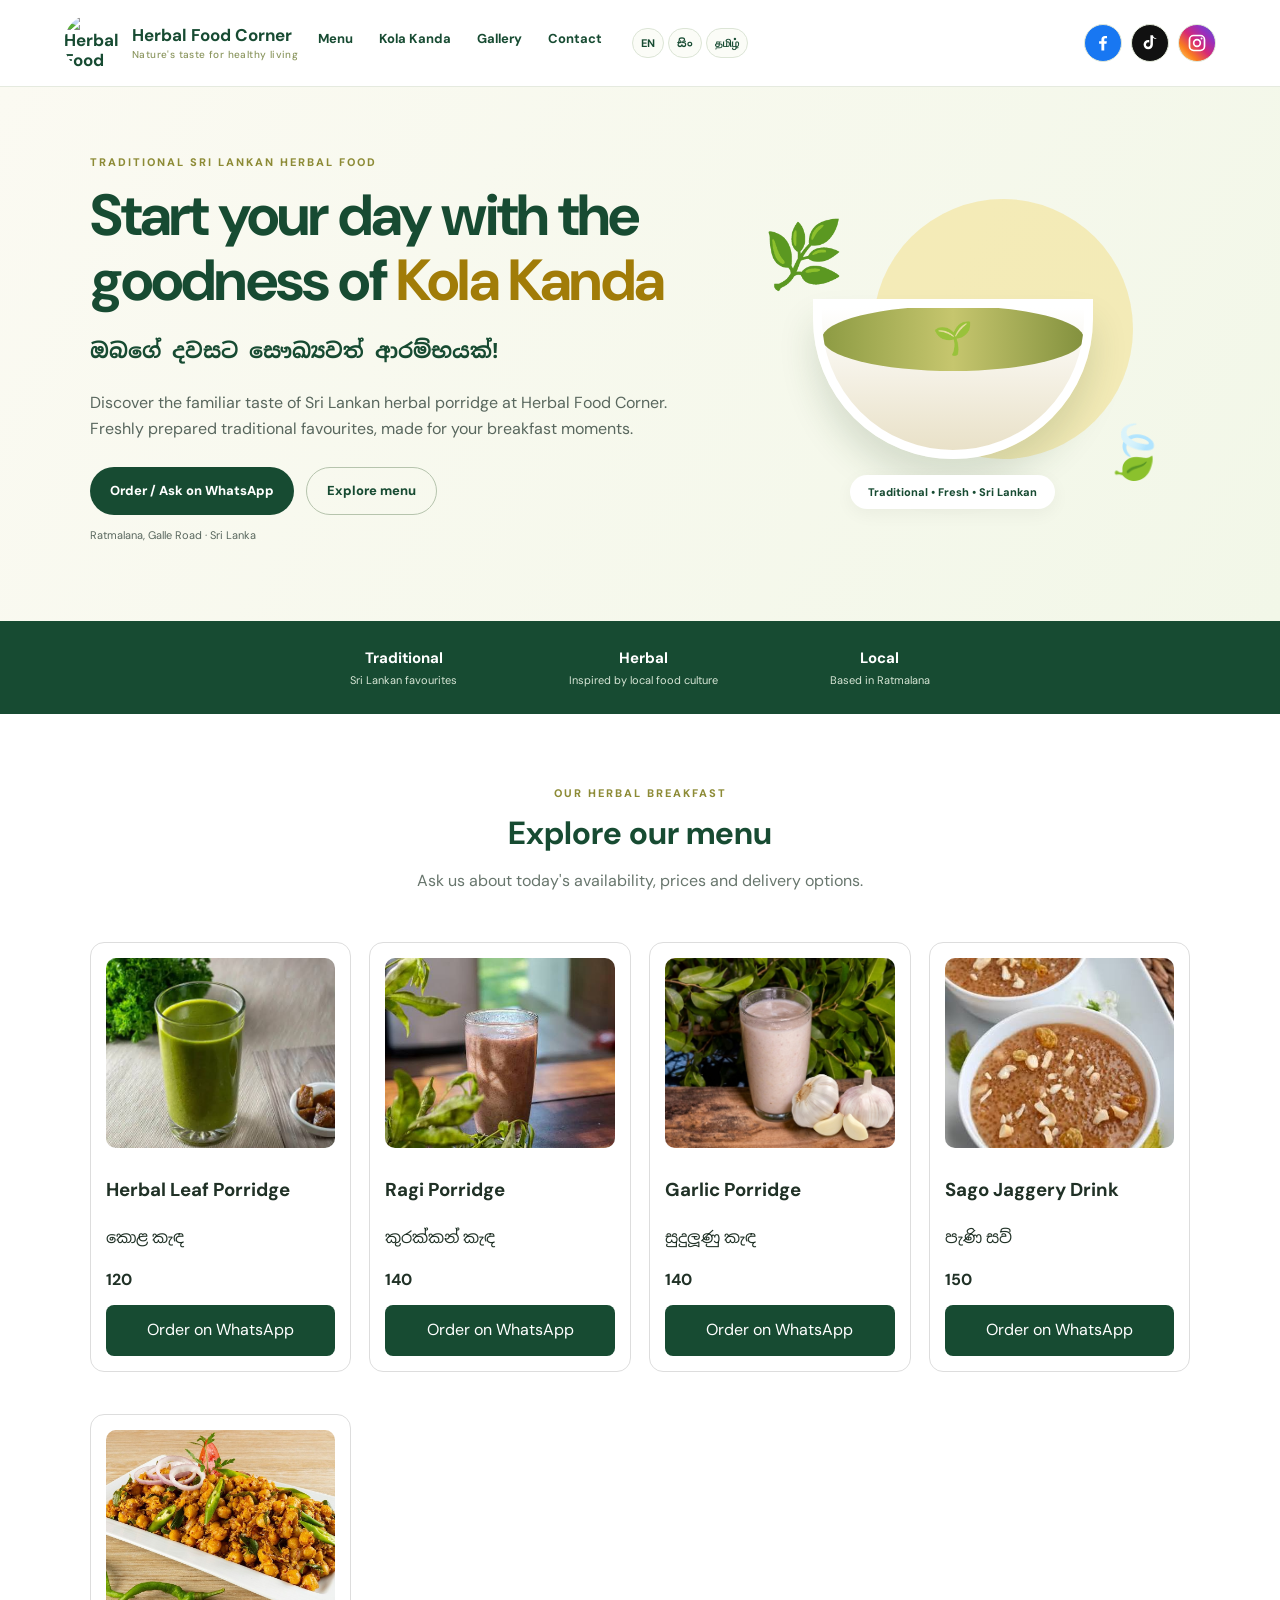
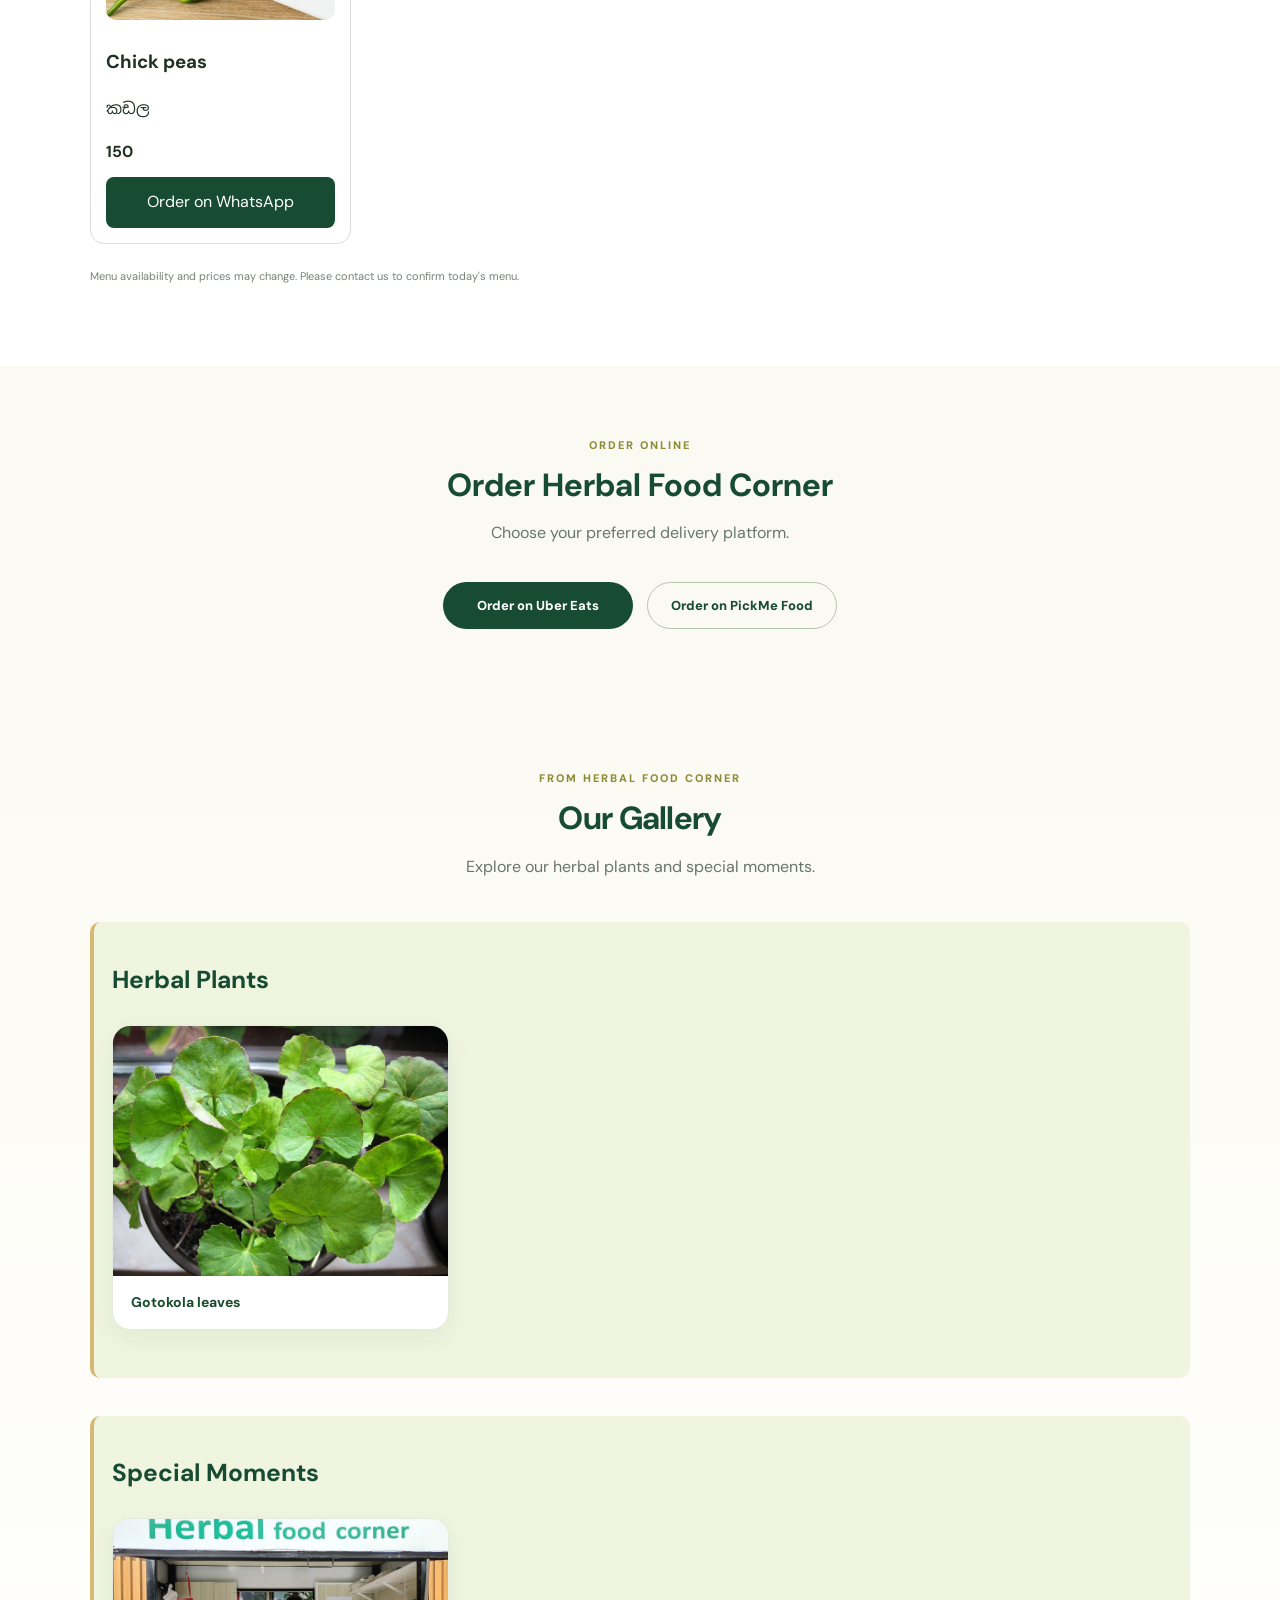
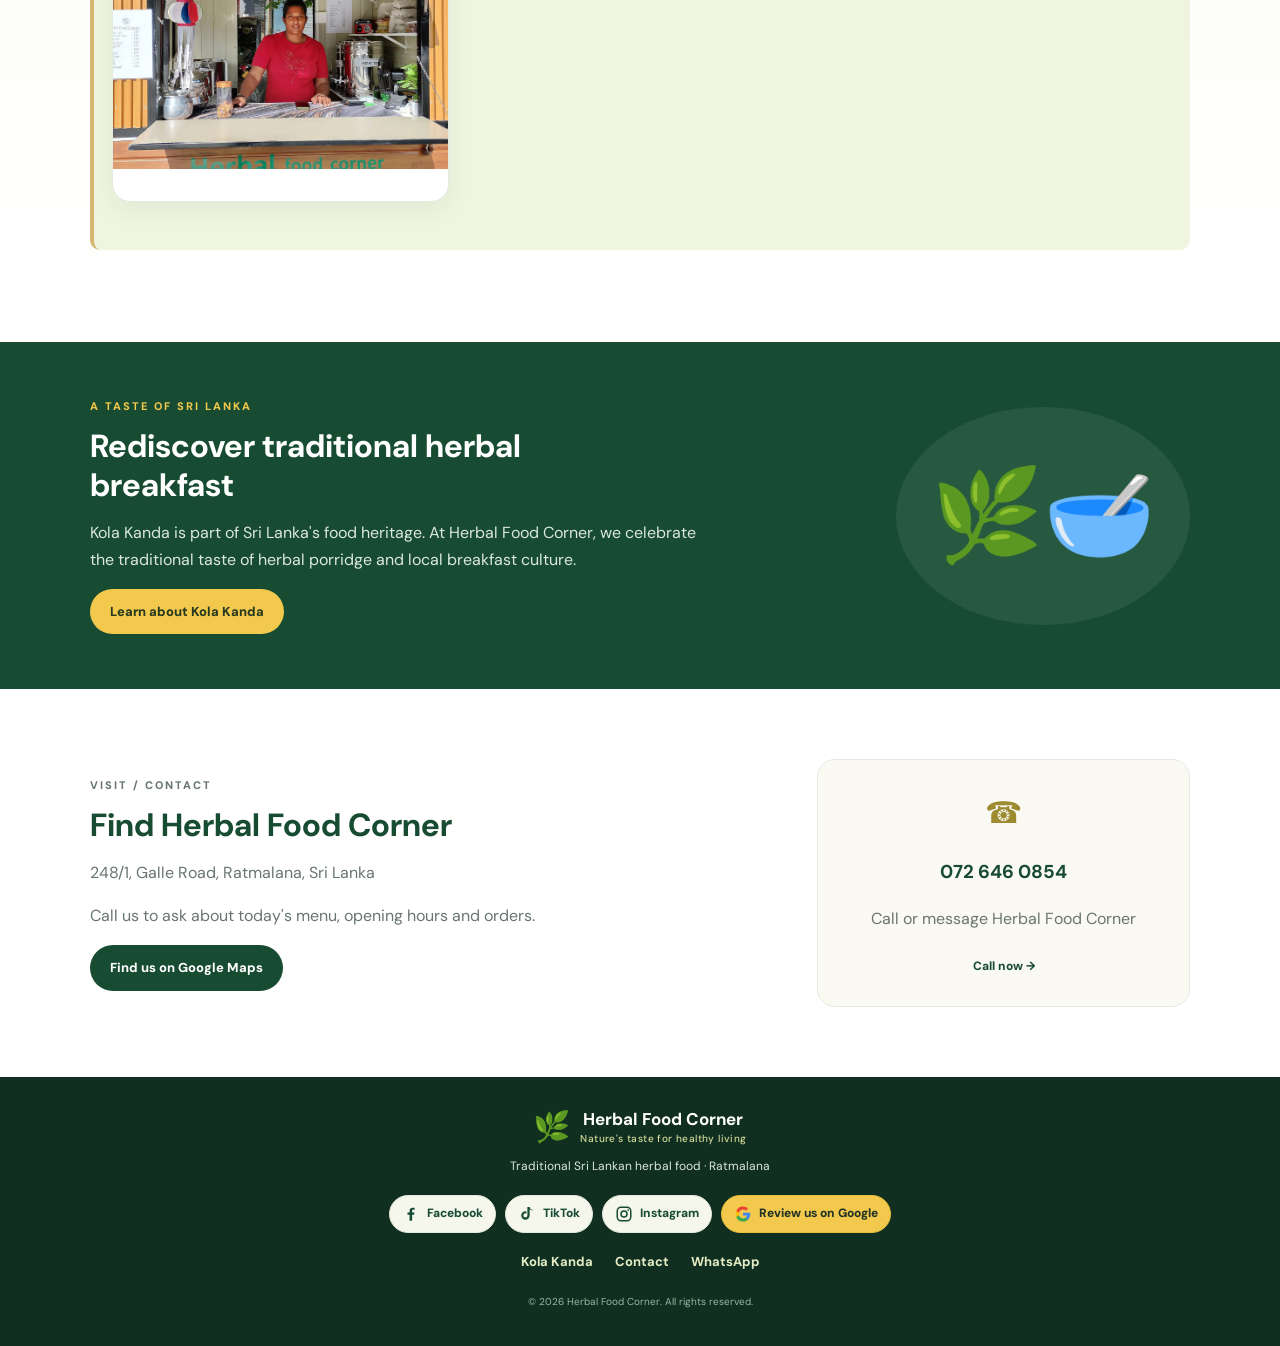
==== index.html @ 2ecf94cd "index.html" ====
<!doctype html>
<html lang="en">
<head>
<meta charset="utf-8"><meta name="viewport" content="width=device-width, initial-scale=1">
<title>Herbal Food Corner | Fresh Sri Lankan Kola Kanda in Ratmalana</title>
<meta name="description" content="Enjoy traditional Sri Lankan Kola Kanda (කොළකැඳ) and herbal porridge at Herbal Food Corner in Ratmalana. Explore our herbal breakfast menu and order today.">
<meta name="robots" content="index,follow,max-image-preview:large">
<link rel="canonical" href="https://herbalfoodcorner.github.io/Herbal-Food-Corner/"><link rel="icon" href="favicon.svg" type="image/svg+xml"><link rel="stylesheet" href="styles.css">
<meta property="og:type" content="website"><meta property="og:title" content="Herbal Food Corner | Traditional Sri Lankan Kola Kanda"><meta property="og:description" content="Traditional Sri Lankan herbal porridge and fresh Kola Kanda in Ratmalana."><meta property="og:url" content="https://herbalfoodcorner.github.io/Herbal-Food-Corner/"><meta name="theme-color" content="#174b32">
<style>
.social-links{display:flex;align-items:center;gap:9px;flex-wrap:wrap}.social-links a{display:inline-flex;align-items:center;justify-content:center;gap:7px;text-decoration:none;font-size:12px;font-weight:800;color:#174b32;background:#f5f7ed;border:1px solid #e1e8d8;border-radius:999px;padding:8px 12px;transition:.2s}.social-links a:hover{background:#d9e9a2;transform:translateY(-2px)}.social-icon{width:22px;height:22px;display:inline-flex;align-items:center;justify-content:center;border-radius:50%;background:#174b32;color:#fff;font-size:12px;font-weight:800}.header-social{margin-left:auto;justify-content:flex-end}.header-social a{padding:6px 9px;font-size:11px}.header-social .social-icon{width:20px;height:20px}.footer-social{justify-content:center;margin:18px auto}.google-review{background:#f2c94c!important;border-color:#e7bd39!important;color:#203126!important}.google-review .social-icon{background:#fff;color:#174b32}@media(max-width:850px){.site-header{flex-wrap:wrap}.header-social{margin-left:0;justify-content:flex-start}}@media(max-width:560px){.header-social{gap:6px}.header-social a{font-size:10px;padding:5px 8px}.social-links a{font-size:11px}}
</style>
<script type="application/ld+json">{"@context":"https://schema.org","@type":"Restaurant","name":"Herbal Food Corner","description":"Traditional Sri Lankan herbal porridge and Kola Kanda.","url":"https://herbalfoodcorner.github.io/Herbal-Food-Corner/","telephone":"+94726460854","servesCuisine":["Sri Lankan","Herbal food"],"priceRange":"LKR","address":{"@type":"PostalAddress","streetAddress":"248/1, Galle Road, Ratmalana","addressLocality":"Ratmalana","addressRegion":"Western Province","addressCountry":"LK"},"hasMenu":"https://herbalfoodcorner.github.io/Herbal-Food-Corner/#menu"}</script>
<style>
/* Header logo and recognizable social brand icons */
.header-social a,.footer-social a{display:inline-flex;align-items:center;justify-content:center;gap:7px;text-decoration:none}
.header-social a{width:38px;height:38px;padding:0;border-radius:50%}
.social-svg{width:21px;height:21px;display:block}
.header-social .social-svg{width:20px;height:20px}
.header-social a.facebook-icon{background:#1877F2;color:#fff}
.header-social a.tiktok-icon{background:#111;color:#fff}
.header-social a.instagram-icon{background:linear-gradient(45deg,#feda75,#fa7e1e,#d62976,#962fbf,#4f5bd5);color:#fff}
.footer-social .social-svg{width:18px;height:18px}
.header-brand-logo{width:58px;height:58px;object-fit:contain;border-radius:50%;flex:0 0 auto}
@media(max-width:560px){.header-brand-logo{width:48px;height:48px}.header-social a{width:34px;height:34px}}
</style>
</head><body>
<header class="site-header">
<a class="brand" href="index.html" aria-label="Herbal Food Corner home"><img class="header-brand-logo" src="images/herbal-food-corner-logo.png" alt="Herbal Food Corner logo"><span>Herbal Food <b>Corner</b><small>Nature's taste for healthy living</small></span></a>
<nav aria-label="Main navigation"><a href="#menu">Menu</a><a href="kola-kanda.html">Kola Kanda</a><a href="#gallery">Gallery</a><a href="contact.html">Contact</a><div class="language-switch" aria-label="Choose language"><a href="index.html" lang="en">EN</a><a href="index-si.html" lang="si">සිං</a><a href="index-ta.html" lang="ta">தமிழ்</a></div></nav>
<div class="social-links header-social" aria-label="Follow Herbal Food Corner"><a class="facebook-icon" href="https://www.facebook.com/profile.php?id=61593643426445" target="_blank" rel="noopener" aria-label="Facebook"><svg class="social-svg" viewBox="0 0 24 24" aria-hidden="true"><path fill="currentColor" d="M13.5 21v-8h2.7l.4-3.1h-3.1v-2c0-.9.3-1.5 1.6-1.5h1.7V3.6c-.3 0-1.3-.1-2.5-.1-2.5 0-4.2 1.5-4.2 4.3v2.1H7.3V13h2.8v8z"/></svg></a><a class="tiktok-icon" href="https://www.tiktok.com/@herbalfoodcorner" target="_blank" rel="noopener" aria-label="TikTok"><svg class="social-svg" viewBox="0 0 24 24" aria-hidden="true"><path fill="currentColor" d="M19.6 7.2a6.7 6.7 0 0 1-4.1-1.4v8.1a5.6 5.6 0 1 1-5.6-5.6c.4 0 .8 0 1.2.1v3.1a2.6 2.6 0 1 0 1.4 2.4V2.8h3.1c.2 2 1.8 3.6 4 3.8z"/></svg></a><a class="instagram-icon" href="https://www.instagram.com/herbalfoodcorner" target="_blank" rel="noopener" aria-label="Instagram"><svg class="social-svg" viewBox="0 0 24 24" aria-hidden="true"><rect x="3" y="3" width="18" height="18" rx="5" fill="none" stroke="currentColor" stroke-width="2"/><circle cx="12" cy="12" r="4" fill="none" stroke="currentColor" stroke-width="2"/><circle cx="17.5" cy="6.7" r="1.2" fill="currentColor"/></svg></a></div></header>
<main>
<section class="hero"><div class="hero-copy"><p class="eyebrow">TRADITIONAL SRI LANKAN HERBAL FOOD</p><h1>Start your day with the goodness of <em>Kola Kanda</em></h1><p class="sinhala lead" lang="si">ඔබගේ දවසට සෞඛ්‍යවත් ආරම්භයක්!</p><p>Discover the familiar taste of Sri Lankan herbal porridge at Herbal Food Corner. Freshly prepared traditional favourites, made for your breakfast moments.</p><div class="hero-actions"><a class="btn primary" href="https://wa.me/94726460854?text=Hello%20Herbal%20Food%20Corner%2C%20I%20would%20like%20to%20know%20about%20Kola%20Kanda." target="_blank" rel="noopener">Order / Ask on WhatsApp</a><a class="btn secondary" href="#menu">Explore menu</a></div><p class="small-note">Ratmalana, Galle Road · Sri Lanka</p></div><div class="hero-art" role="img" aria-label="Illustration of a bowl of green herbal porridge"><div class="sun"></div><div class="leaf leaf-one">🌿</div><div class="leaf leaf-two">🍃</div><div class="bowl"><div class="porridge"><span>🌱</span></div></div><div class="bowl-caption">Traditional • Fresh • Sri Lankan</div></div></section>
<section class="trust-strip"><div><strong>Traditional</strong><span>Sri Lankan favourites</span></div><div><strong>Herbal</strong><span>Inspired by local food culture</span></div><div><strong>Local</strong><span>Based in Ratmalana</span></div></section>
<section class="section" id="menu"><div class="section-heading"><p class="eyebrow">OUR HERBAL BREAKFAST</p><h2>Explore our menu</h2><p>Ask us about today's availability, prices and delivery options.</p></div><div class="menu-grid" id="live-menu-grid"><p>Loading menu...</p></div><p class="disclaimer">Menu availability and prices may change. Please contact us to confirm today's menu.</p></section>
<section class="section order-section"><div class="section-heading"><p class="eyebrow">ORDER ONLINE</p><h2>Order Herbal Food Corner</h2><p>Choose your preferred delivery platform.</p></div><div class="order-actions"><a class="btn primary" href="https://www.ubereats.com/store-browse-uuid/c9e183bc-28a0-5530-aede-dcf3008208b2?diningMode=DELIVERY" target="_blank" rel="noopener">Order on Uber Eats</a><a class="btn secondary" href="https://pickme-app-sl.onelink.me/Fore/wf8b2glu" target="_blank" rel="noopener">Order on PickMe Food</a></div></section>
<section class="section photo-gallery" id="gallery"><div class="section-heading"><p class="eyebrow">FROM HERBAL FOOD CORNER</p><h2>Our Gallery</h2><p>Explore our herbal plants and special moments.</p></div><div id="live-gallery-grid"><p>Loading gallery...</p></div></section>
<section class="feature-band"><div><p class="eyebrow">A TASTE OF SRI LANKA</p><h2>Rediscover traditional herbal breakfast</h2><p>Kola Kanda is part of Sri Lanka's food heritage. At Herbal Food Corner, we celebrate the traditional taste of herbal porridge and local breakfast culture.</p><a class="btn light" href="kola-kanda.html">Learn about Kola Kanda</a></div><div class="feature-emoji" aria-hidden="true">🌿🥣</div></section>
<section class="section location-section"><div><p class="eyebrow">VISIT / CONTACT</p><h2>Find Herbal Food Corner</h2><p>248/1, Galle Road, Ratmalana, Sri Lanka</p><p>Call us to ask about today's menu, opening hours and orders.</p><a class="btn primary" href="https://www.google.com/maps/search/?api=1&query=Herbal%20Food%20Corner%2C%20248%2F1%20Galle%20Road%2C%20Ratmalana" target="_blank" rel="noopener">Find us on Google Maps</a></div><div class="contact-panel"><span class="contact-icon">☎</span><h3>072 646 0854</h3><p>Call or message Herbal Food Corner</p><a class="text-link" href="tel:+94726460854">Call now →</a></div></section>
</main>
<footer class="site-footer"><a class="brand footer-brand" href="index.html"><span class="brand-mark">🌿</span><span>Herbal Food <b>Corner</b><small>Nature's taste for healthy living</small></span></a><p>Traditional Sri Lankan herbal food · Ratmalana</p>
<div class="social-links footer-social" aria-label="Follow and review Herbal Food Corner">
<a href="https://www.facebook.com/profile.php?id=61593643426445" target="_blank" rel="noopener"><svg class="social-svg" viewBox="0 0 24 24" aria-hidden="true"><path fill="currentColor" d="M13.5 21v-8h2.7l.4-3.1h-3.1v-2c0-.9.3-1.5 1.6-1.5h1.7V3.6c-.3 0-1.3-.1-2.5-.1-2.5 0-4.2 1.5-4.2 4.3v2.1H7.3V13h2.8v8z"/></svg>Facebook</a><a href="https://www.tiktok.com/@herbalfoodcorner" target="_blank" rel="noopener"><svg class="social-svg" viewBox="0 0 24 24" aria-hidden="true"><path fill="currentColor" d="M19.6 7.2a6.7 6.7 0 0 1-4.1-1.4v8.1a5.6 5.6 0 1 1-5.6-5.6c.4 0 .8 0 1.2.1v3.1a2.6 2.6 0 1 0 1.4 2.4V2.8h3.1c.2 2 1.8 3.6 4 3.8z"/></svg>TikTok</a><a href="https://www.instagram.com/herbalfoodcorner" target="_blank" rel="noopener"><svg class="social-svg" viewBox="0 0 24 24" aria-hidden="true"><rect x="3" y="3" width="18" height="18" rx="5" fill="none" stroke="currentColor" stroke-width="2"/><circle cx="12" cy="12" r="4" fill="none" stroke="currentColor" stroke-width="2"/><circle cx="17.5" cy="6.7" r="1.2" fill="currentColor"/></svg>Instagram</a><a class="google-review" href="https://g.page/r/CXwZ16IVbMGsEBM/review" target="_blank" rel="noopener"><svg class="social-svg" viewBox="0 0 24 24" aria-hidden="true"><path fill="#4285F4" d="M21.6 12.2c0-.7-.1-1.4-.2-2H12v3.8h5.4a4.6 4.6 0 0 1-2 3v2.5h3.2c1.9-1.8 3-4.3 3-7.3z"/><path fill="#34A853" d="M12 22c2.7 0 5-.9 6.6-2.5l-3.2-2.5c-.9.6-2 .9-3.4.9-2.6 0-4.8-1.8-5.6-4.2H3.1v2.6A10 10 0 0 0 12 22z"/><path fill="#FBBC05" d="M6.4 13.7a6 6 0 0 1 0-3.4V7.7H3.1a10 10 0 0 0 0 8.6z"/><path fill="#EA4335" d="M12 6.1c1.5 0 2.8.5 3.8 1.5l2.9-2.9A9.7 9.7 0 0 0 12 2a10 10 0 0 0-8.9 5.7l3.3 2.6c.8-2.4 3-4.2 5.6-4.2z"/></svg>Review us on Google</a>
</div><div class="footer-links"><a href="kola-kanda.html">Kola Kanda</a><a href="contact.html">Contact</a><a href="https://wa.me/94726460854" target="_blank" rel="noopener">WhatsApp</a></div><small>© <span id="year">2026</span> Herbal Food Corner. All rights reserved.</small></footer>
<script src="prices.js"></script><script src="menu.js"></script><script src="gallery.js"></script></body></html>
---- styles.css ----
@import url('https://fonts.googleapis.com/css2?family=DM+Sans:wght@400;500;600;700;800&family=Noto+Sans+Sinhala:wght@400;500;600;700&display=swap');
:root{--green:#174b32;--green2:#246b45;--lime:#d9e9a2;--yellow:#f2c94c;--cream:#fbfaf2;--ink:#203126;--muted:#68766d;--line:#e5eadf}
*{box-sizing:border-box}html{scroll-behavior:smooth}body{margin:0;background:#fff;color:var(--ink);font-family:'DM Sans','Noto Sans Sinhala',sans-serif;line-height:1.65}a{color:inherit}.site-header{height:auto;min-height:82px;padding:14px max(5vw,22px);display:flex;align-items:center;justify-content:space-between;gap:20px;border-bottom:1px solid var(--line);background:#fff}.brand{display:flex;align-items:center;gap:10px;text-decoration:none;font-weight:700;line-height:1.2;font-size:17px;color:var(--green)}.brand-mark{font-size:30px}.brand small{display:block;font-size:10px;font-weight:500;color:#8b965f;letter-spacing:.4px;margin-top:4px}.site-header nav{display:flex;gap:26px;flex-wrap:wrap}.site-header nav a,.footer-links a{font-size:13px;text-decoration:none;font-weight:700;color:var(--green)}.site-header nav a:hover,.text-link:hover{color:#a17c08}.hero{padding:66px max(7vw,24px);display:grid;grid-template-columns:1.1fr .9fr;align-items:center;gap:45px;background:linear-gradient(120deg,#fbfaf2 0%,#f2f7e8 100%);min-height:510px}.eyebrow{font-size:11px;font-weight:800;letter-spacing:2px;color:#8d8b36;margin:0 0 12px}.hero h1,.page-hero h1{font-size:clamp(36px,5vw,58px);line-height:1.12;letter-spacing:-1.8px;color:var(--green);margin:0 0 18px}.hero h1 em{font-style:normal;color:#a17c08}.lead{font-size:21px!important;font-weight:700;color:var(--green)!important}.hero-copy>p:not(.eyebrow){max-width:590px;color:#59675e}.sinhala{font-family:'Noto Sans Sinhala',sans-serif}.hero-actions{display:flex;gap:12px;flex-wrap:wrap;margin:25px 0 10px}.btn{display:inline-flex;align-items:center;justify-content:center;padding:12px 20px;border-radius:999px;text-decoration:none;font-size:13px;font-weight:800;transition:.2s}.btn:hover{transform:translateY(-2px)}.primary{background:var(--green);color:#fff}.secondary{border:1px solid #b6c4ad;color:var(--green)}.light{background:var(--yellow);color:#263820}.small-note,.disclaimer{font-size:11px;color:#778178}.hero-art{height:340px;position:relative;display:flex;align-items:center;justify-content:center}.sun{position:absolute;width:260px;height:260px;border-radius:50%;background:#f1d978;opacity:.45;top:15px;right:12%}.bowl{position:relative;width:280px;height:160px;border-radius:0 0 140px 140px;background:linear-gradient(#fff,#e9e1c8);border:9px solid #fff;box-shadow:0 24px 35px #284d2426;transform:translateY(25px);overflow:hidden}.porridge{height:65px;background:linear-gradient(90deg,#8d9b43,#c6c66e,#83913e);border-radius:50%;margin-top:-2px;display:flex;align-items:center;justify-content:center;font-size:32px}.leaf{position:absolute;font-size:65px;z-index:2}.leaf-one{top:18px;left:10%}.leaf-two{bottom:28px;right:5%;font-size:52px}.bowl-caption{position:absolute;bottom:15px;background:#fff;padding:8px 18px;border-radius:30px;font-size:11px;color:var(--green);font-weight:800;box-shadow:0 5px 18px #0000000c}.trust-strip{display:flex;justify-content:center;gap:9%;padding:25px 20px;background:var(--green);color:#fff;text-align:center}.trust-strip div{display:flex;flex-direction:column}.trust-strip strong{font-size:15px}.trust-strip span{font-size:11px;color:#d7e6d6}.section{padding:70px max(7vw,24px)}.section-heading{text-align:center;margin-bottom:35px}.section-heading h2,.location-section h2,.feature-band h2,.article-copy h2{font-size:32px;line-height:1.2;color:var(--green);margin:0 0 10px}.section-heading>p:last-child{color:var(--muted)}.menu-grid{display:grid;grid-template-columns:repeat(4,1fr);gap:18px}.menu-card{border:1px solid var(--line);border-radius:18px;overflow:hidden;background:#fff;box-shadow:0 8px 25px #244d2410}.menu-card.featured{border-color:#d9e4b4}.food-illustration{height:145px;display:flex;align-items:center;justify-content:center;font-size:65px;position:relative}.food-illustration span{font-size:27px;position:absolute;transform:translate(28px,-15px)}.green-bowl{background:#eff5df}.gold-bowl{background:#fbf2d8}.cream-bowl{background:#f7f1e8}.card-content{padding:18px}.card-content h3{margin:0;color:var(--green);font-size:19px}.card-content p{font-size:13px;color:var(--muted);margin:6px 0}.card-content .sinhala{color:#8b8535}.tag{font-size:9px!important;font-weight:800;letter-spacing:1.4px;color:#9b831d!important}.text-link{display:inline-block;color:var(--green);font-size:12px;font-weight:800;text-decoration:none;margin-top:8px}.feature-band{background:var(--green);color:#fff;padding:55px max(7vw,24px);display:flex;justify-content:space-between;align-items:center;gap:30px}.feature-band h2{color:#fff;max-width:550px}.feature-band p:not(.eyebrow){max-width:610px;color:#dce8dd}.feature-band .eyebrow{color:var(--yellow)}.feature-emoji{font-size:90px;background:#ffffff12;border-radius:50%;padding:35px}.location-section{display:grid;grid-template-columns:1.3fr .7fr;gap:35px;align-items:center}.location-section p{color:var(--muted)}.contact-panel{background:var(--cream);border:1px solid var(--line);padding:28px;border-radius:18px;text-align:center}.contact-icon{font-size:30px;color:#9c8b31}.contact-panel h3,.contact-panel h2{color:var(--green)}.site-footer{padding:32px max(7vw,24px);background:#102f21;color:#dce8dd;text-align:center}.footer-brand{color:#fff;justify-content:center}.footer-brand small{color:#d3dc9a}.site-footer p{font-size:12px}.footer-links{display:flex;justify-content:center;gap:22px;margin:15px}.footer-links a{color:#e5edc6}.site-footer>small{font-size:10px;color:#9db4a2}.page-hero{padding:65px 8vw;background:linear-gradient(120deg,#f7f6e9,#edf4e5);text-align:center}.page-hero h1{font-size:clamp(34px,5vw,52px)}.page-hero>p:last-child{color:var(--muted)}.article-layout{padding:55px max(8vw,24px);display:grid;grid-template-columns:minmax(0,2fr) minmax(220px,.8fr);gap:50px;align-items:start}.article-copy h2{font-size:25px;margin-top:32px}.article-copy h2:first-child{margin-top:0}.article-copy h3{font-size:17px;color:var(--green);margin-bottom:4px}.article-copy p{color:#59675e}.side-card{border:1px solid var(--line);border-radius:18px;padding:22px;text-align:center;background:var(--cream)}.side-art{font-size:65px;padding:25px;background:#eef4e2;border-radius:14px}.side-card h3{color:var(--green)}.article-cta{padding:25px;background:#f1f6e8;border-radius:16px;margin:30px 0}.article-cta h3{font-size:21px;margin-top:0}.contact-grid{padding:50px max(7vw,24px);display:grid;grid-template-columns:repeat(3,1fr);gap:18px}.contact-grid .contact-panel{padding:35px 20px}.center{text-align:center;padding:0 20px 40px}
@media(max-width:850px){.hero{grid-template-columns:1fr;padding-top:48px}.hero-art{height:290px}.menu-grid{grid-template-columns:repeat(2,1fr)}.location-section{grid-template-columns:1fr}.article-layout{grid-template-columns:1fr}.side-card{max-width:420px}.contact-grid{grid-template-columns:1fr 1fr}}
@media(max-width:560px){.site-header{align-items:flex-start;flex-direction:column}.site-header nav{gap:18px}.hero{padding:42px 22px}.hero-art{height:250px}.bowl{width:230px;height:135px}.sun{width:210px;height:210px}.trust-strip{gap:18px}.trust-strip strong{font-size:12px}.trust-strip span{font-size:9px}.section{padding:50px 20px}.menu-grid{grid-template-columns:1fr 1fr;gap:10px}.food-illustration{height:110px}.card-content{padding:13px}.card-content h3{font-size:16px}.feature-band{padding:42px 22px}.feature-emoji{font-size:55px;padding:18px}.section-heading h2,.location-section h2,.feature-band h2{font-size:27px}.contact-grid{grid-template-columns:1fr;padding:35px 20px}.page-hero{padding:45px 20px}.article-layout{padding:40px 22px}.footer-links{gap:14px}}

.language-switch{display:inline-flex;gap:4px;margin-left:4px;align-items:center}.language-switch a{font-size:11px!important;padding:5px 8px;border:1px solid #dce5d6;border-radius:20px;text-decoration:none!important;color:#174b32!important;background:#fbfcf7}.language-switch a:hover{background:#d9e9a2}

/* Online ordering and editable menu prices */
.order-section{background:#fbfaf2}.order-actions{display:flex;justify-content:center;gap:14px;flex-wrap:wrap}.price-line{margin-top:10px!important;padding:7px 10px;background:#f3f7e9;border-radius:9px;color:#174b32!important;font-weight:700}.price-line strong{color:#8a7110}.order-actions .btn{min-width:190px}

/* Real product photo gallery: add files to the images folder */
.gallery-grid{display:grid;grid-template-columns:repeat(3,1fr);gap:20px}.gallery-grid figure{margin:0;border:1px solid var(--line);border-radius:16px;overflow:hidden;background:#fff;box-shadow:0 8px 25px #244d2410}.gallery-frame{height:260px;position:relative;background:#f2f7e8;display:flex;align-items:center;justify-content:center}.gallery-frame img{position:absolute;inset:0;width:100%;height:100%;object-fit:cover}.photo-fallback{display:flex;flex-direction:column;align-items:center;gap:8px;font-size:50px;color:var(--green)}.photo-fallback small{font-size:11px;font-weight:700}.gallery-grid figcaption{padding:13px 16px;font-weight:800;color:var(--green)}@media(max-width:650px){.gallery-grid{grid-template-columns:1fr}.gallery-frame{height:230px}}

/* Live menu cards */
.menu-photo{display:block;width:100%;height:210px;object-fit:cover;border-radius:14px 14px 0 0;background:#edf4e9}
.menu-card{overflow:hidden}
#live-menu-grid .card-content{padding:18px}

/* Herbal Food Corner - Premium Gallery Design */

#gallery {
  background: linear-gradient(180deg, #fbfaf2 0%, #ffffff 100%);
}

#gallery .section-heading {
  margin-bottom: 42px;
}

#gallery .section-heading h2 {
  letter-spacing: -0.7px;
}

.gallery-category {
  margin: 38px 0 22px;
  padding: 13px 18px;
  background: #eff5df;
  border-left: 4px solid #d6b875;
  border-radius: 10px;
  color: #174b32;
  font-size: 21px;
  font-weight: 800;
}

.gallery-grid {
  grid-template-columns: repeat(3, minmax(0, 1fr));
  gap: 24px;
  margin-bottom: 35px;
}

.gallery-grid figure,
.gallery-card {
  border: 1px solid #e5eadf;
  border-radius: 18px;
  overflow: hidden;
  background: #fff;
  box-shadow: 0 8px 25px #174b3210;
  transition: transform .25s ease, box-shadow .25s ease;
}

.gallery-grid figure:hover,
.gallery-card:hover {
  transform: translateY(-5px);
  box-shadow: 0 15px 32px #174b3220;
}

.gallery-frame {
  height: 250px;
  overflow: hidden;
  background: #eff5df;
}

.gallery-frame img {
  transition: transform .5s ease;
}

.gallery-grid figure:hover .gallery-frame img,
.gallery-card:hover .gallery-frame img {
  transform: scale(1.06);
}

.gallery-grid figcaption {
  padding: 16px 18px;
  font-size: 14px;
  line-height: 1.5;
}

.gallery-grid figcaption small {
  display: block;
  margin-top: 6px;
  color: #8b8535;
  font-size: 11px;
  font-weight: 600;
}

@media(max-width:850px) {
  .gallery-grid {
    grid-template-columns: repeat(2, minmax(0, 1fr));
  }
}

@media(max-width:560px) {
  .gallery-grid {
    grid-template-columns: repeat(2, minmax(0, 1fr));
    gap: 12px;
  }

  .gallery-frame {
    height: 155px;
  }

  .gallery-grid figcaption {
    padding: 11px;
    font-size: 12px;
  }

  .gallery-category {
    font-size: 18px;
  }
}
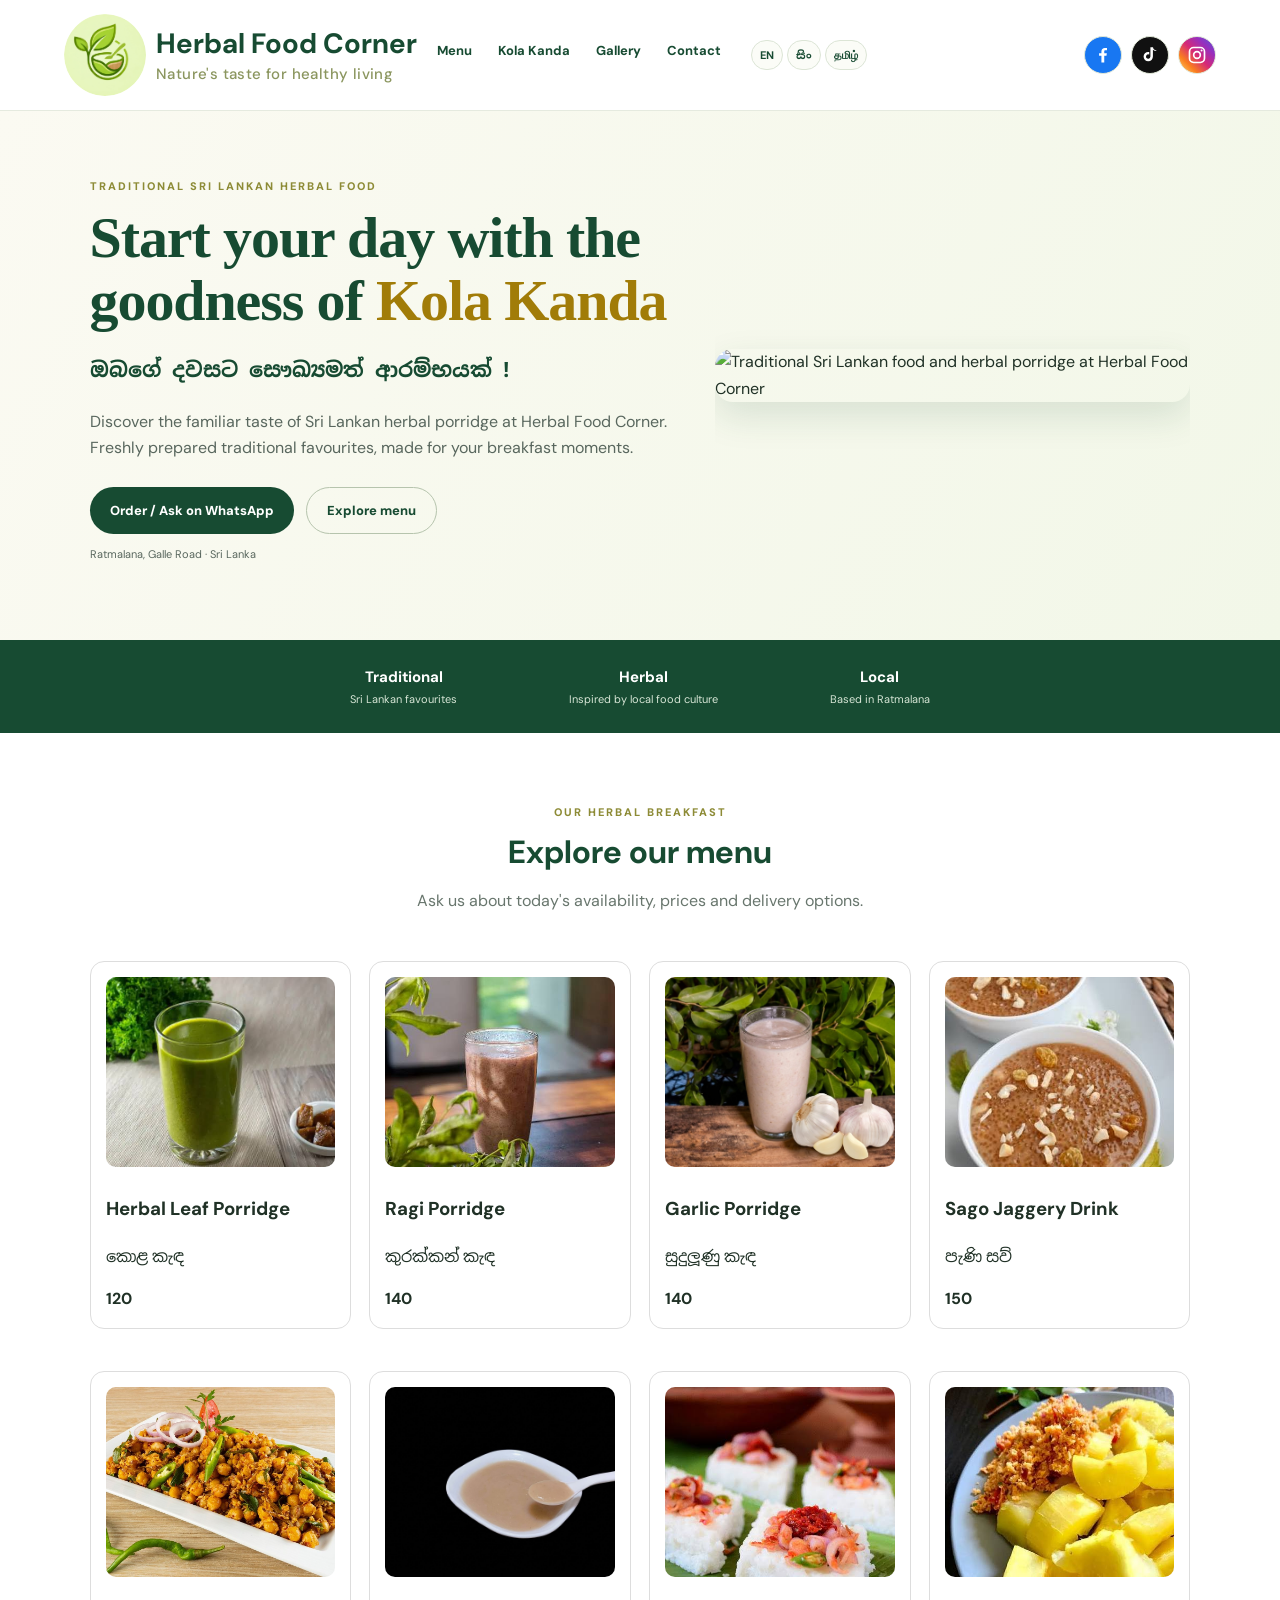
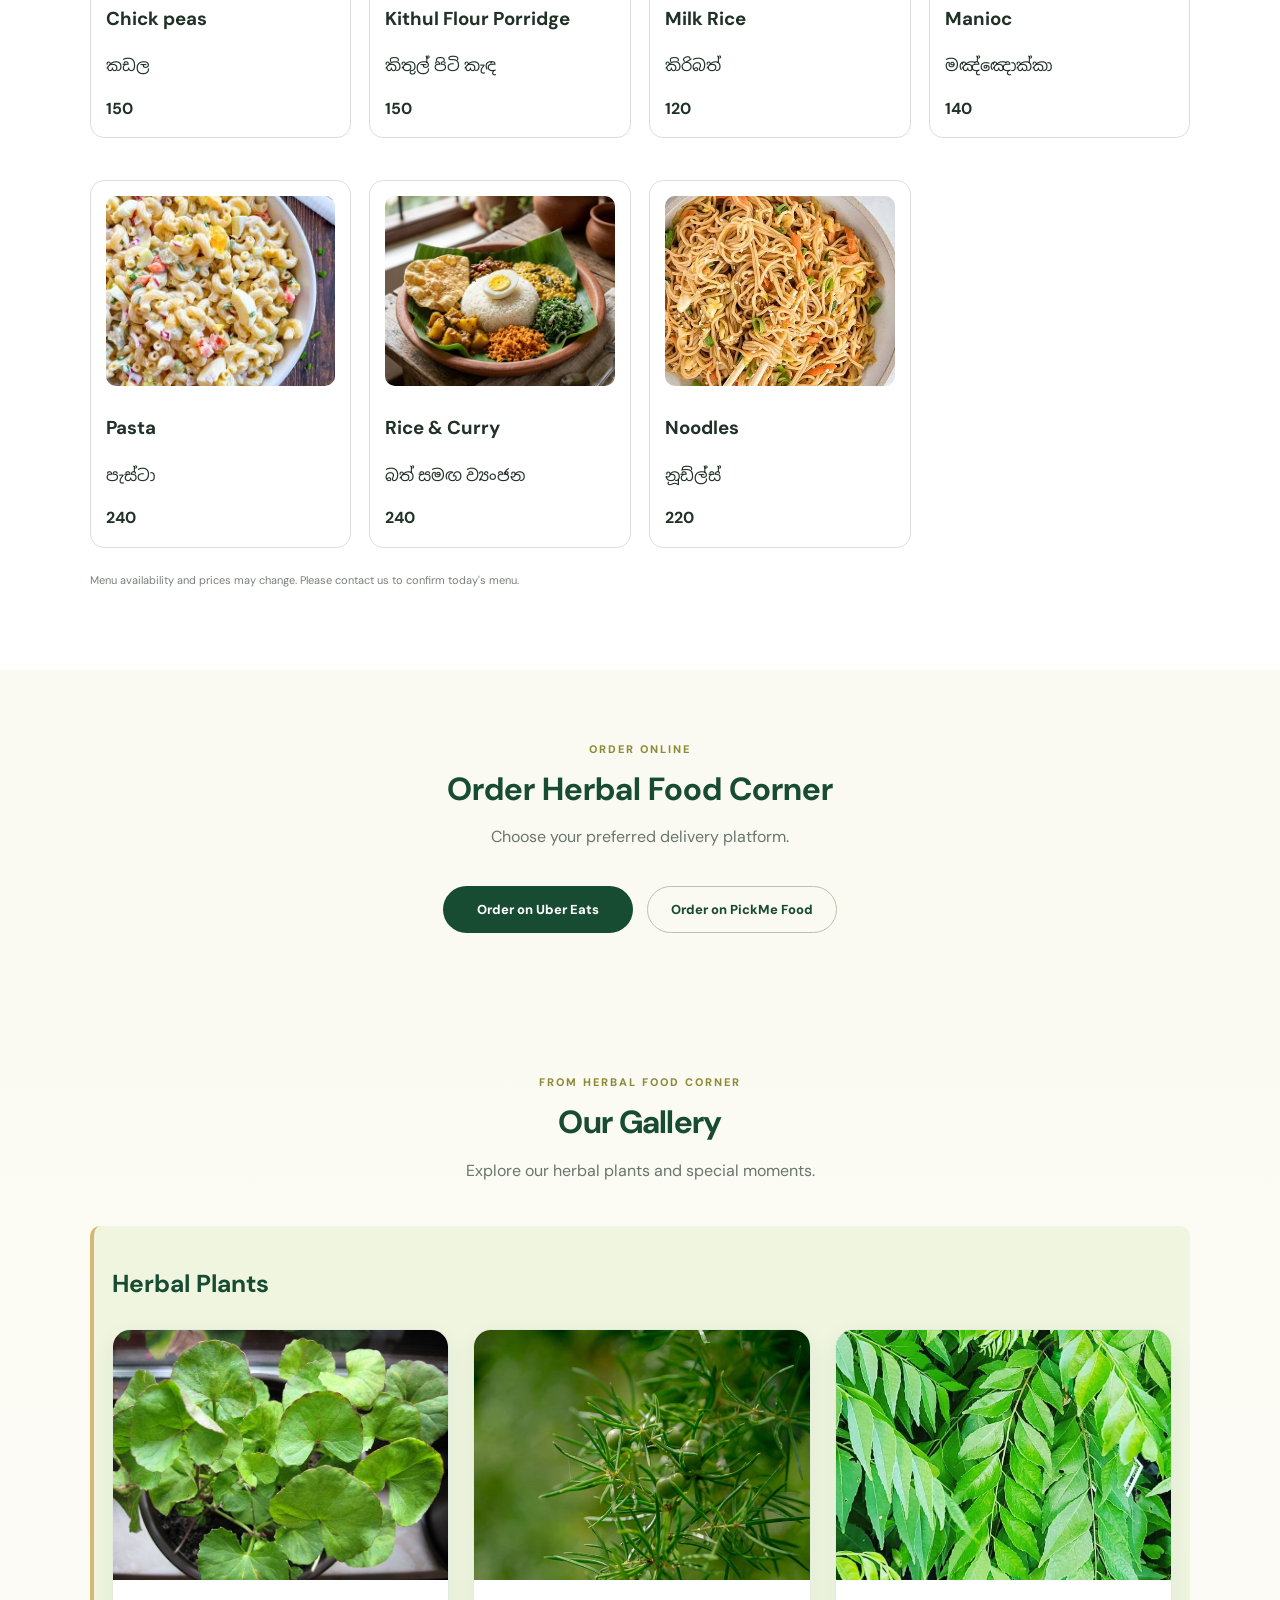
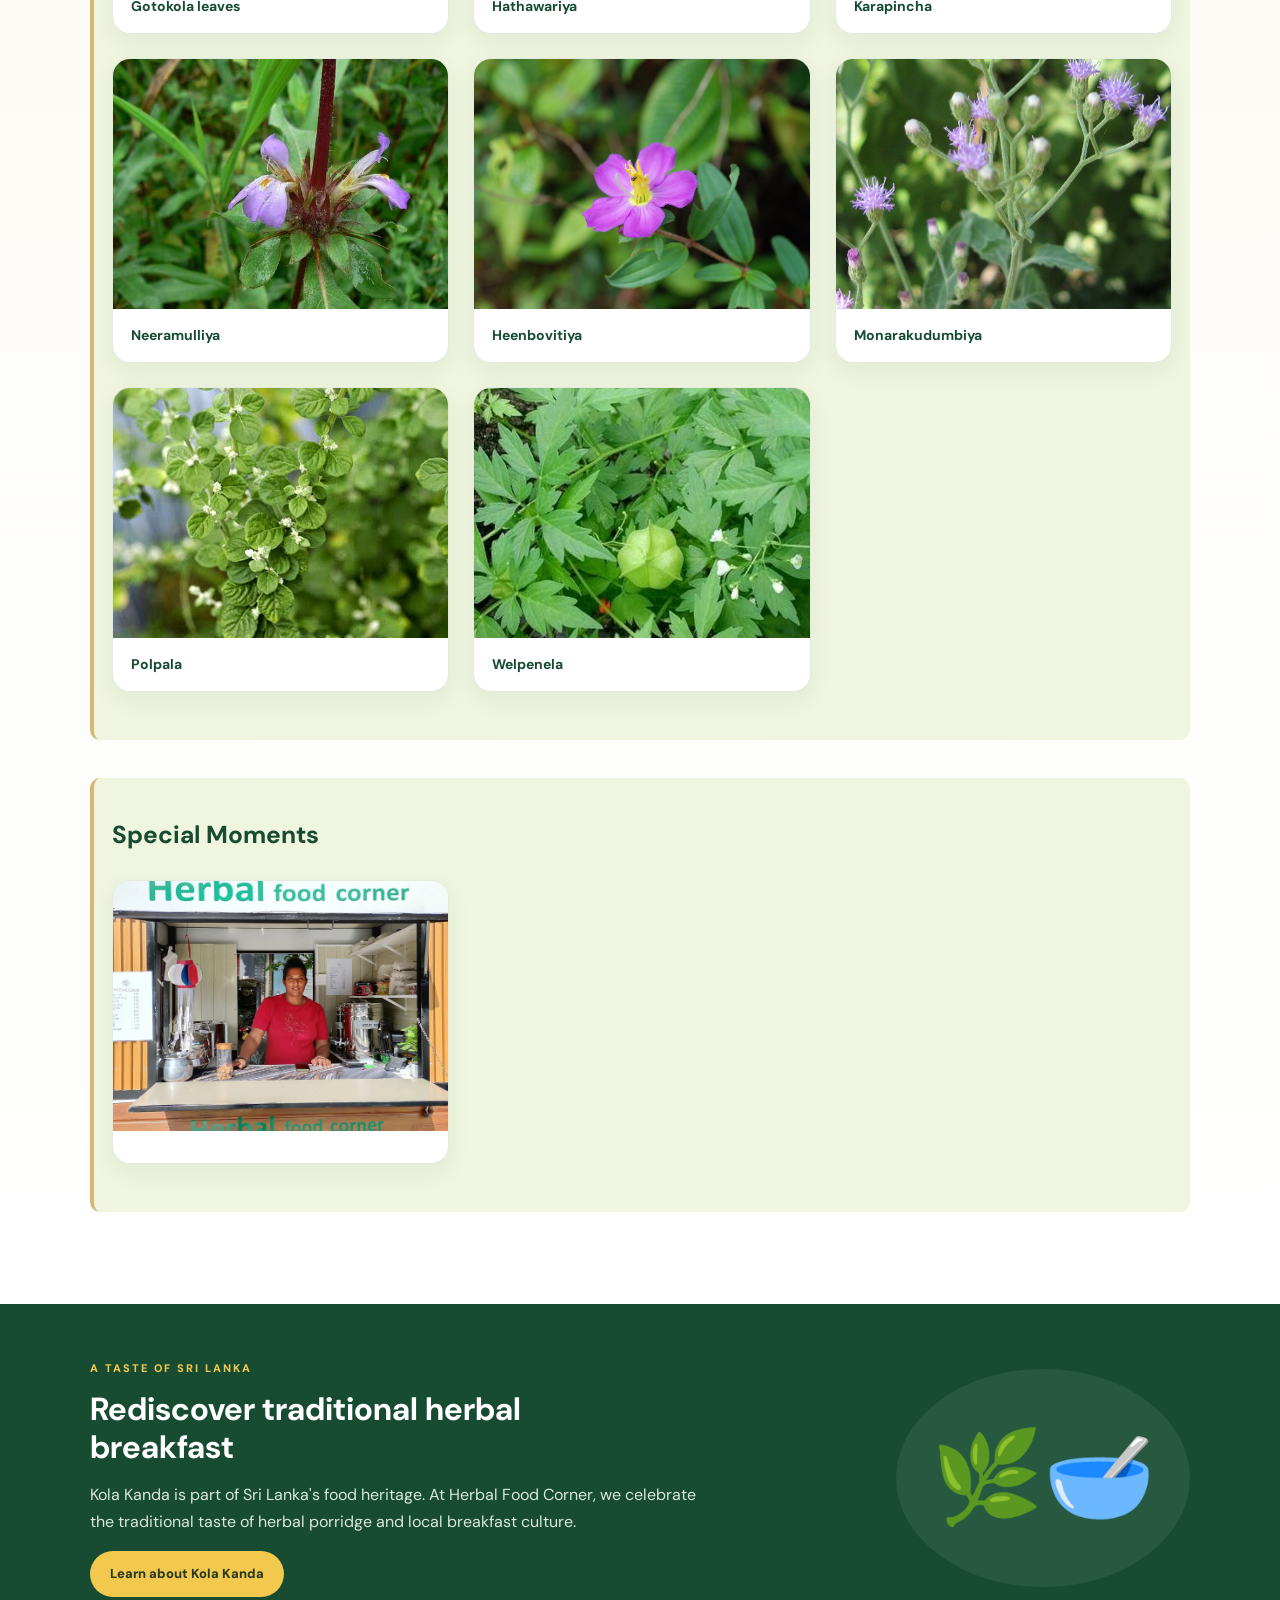
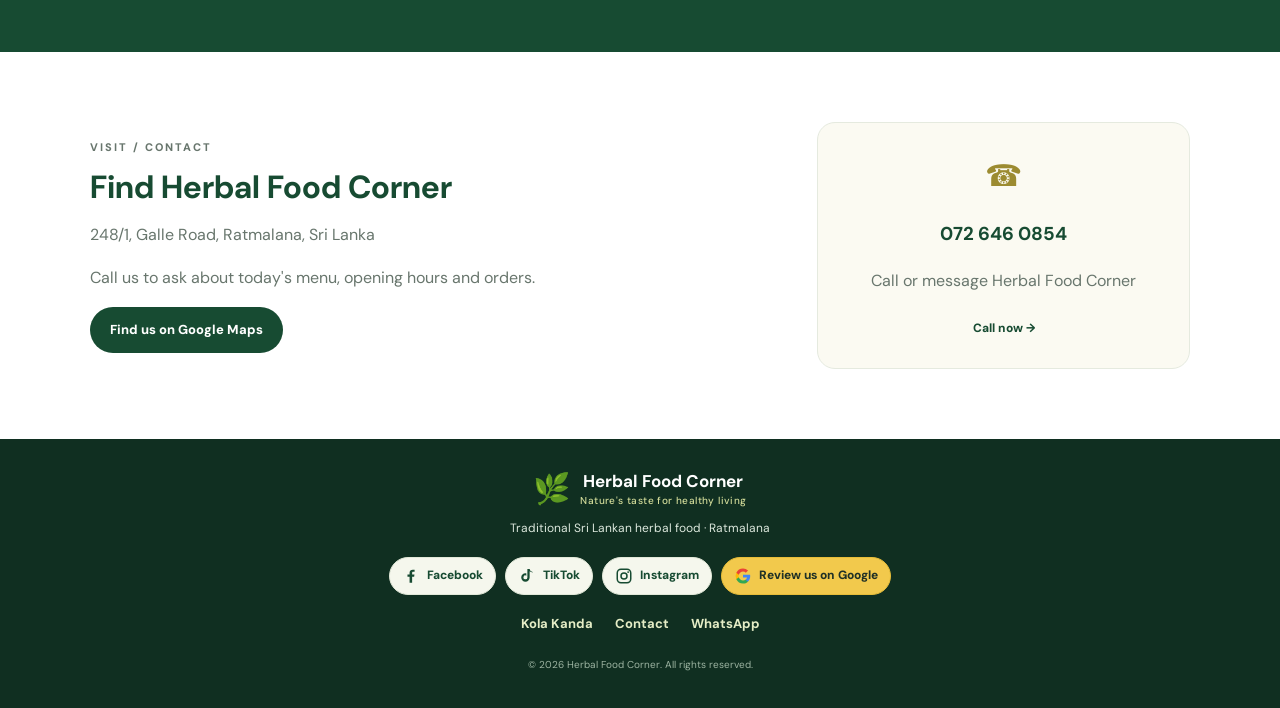
==== commit afc22fe8: "index.html" ====
--- a/index.html
+++ b/index.html
@@ -24,13 +24,32 @@
 .header-brand-logo{width:58px;height:58px;object-fit:contain;border-radius:50%;flex:0 0 auto}
 @media(max-width:560px){.header-brand-logo{width:48px;height:48px}.header-social a{width:34px;height:34px}}
 </style>
+<style>
+/* Requested header branding size */
+.header-brand-logo{width:82px;height:82px}
+.site-header .brand>span{font-size:28px;line-height:1.2}
+.site-header .brand small{display:block;font-size:15px;margin-top:5px}
+@media(max-width:560px){
+.header-brand-logo{width:68px;height:68px}
+.site-header .brand>span{font-size:23px}
+.site-header .brand small{font-size:13px}
+}
+/* Professional hero headline */
+.hero h1{font-family:Georgia,"Palatino Linotype","Book Antiqua",serif;font-weight:700;letter-spacing:-1.1px;line-height:1.08}
+/* Hero food photograph */
+.hero-photo-wrap{display:flex;align-items:center;justify-content:center;overflow:hidden;min-width:0;background:transparent}
+.hero-photo{display:block;width:100%;max-width:600px;max-height:620px;height:auto;object-fit:contain;border-radius:18px;box-shadow:0 14px 36px rgba(23,75,50,.13)}
+@media(max-width:850px){.hero-photo-wrap{margin:24px auto 0;width:100%}.hero-photo{max-width:480px;max-height:560px}}
+/* Hide only WhatsApp buttons on individual menu cards */
+#live-menu-grid a[href*="wa.me"],#live-menu-grid a[href*="whatsapp"]{display:none!important}
+</style>
 </head><body>
 <header class="site-header">
 <a class="brand" href="index.html" aria-label="Herbal Food Corner home"><img class="header-brand-logo" src="images/herbal-food-corner-logo.png" alt="Herbal Food Corner logo"><span>Herbal Food <b>Corner</b><small>Nature's taste for healthy living</small></span></a>
 <nav aria-label="Main navigation"><a href="#menu">Menu</a><a href="kola-kanda.html">Kola Kanda</a><a href="#gallery">Gallery</a><a href="contact.html">Contact</a><div class="language-switch" aria-label="Choose language"><a href="index.html" lang="en">EN</a><a href="index-si.html" lang="si">සිං</a><a href="index-ta.html" lang="ta">தமிழ்</a></div></nav>
 <div class="social-links header-social" aria-label="Follow Herbal Food Corner"><a class="facebook-icon" href="https://www.facebook.com/profile.php?id=61593643426445" target="_blank" rel="noopener" aria-label="Facebook"><svg class="social-svg" viewBox="0 0 24 24" aria-hidden="true"><path fill="currentColor" d="M13.5 21v-8h2.7l.4-3.1h-3.1v-2c0-.9.3-1.5 1.6-1.5h1.7V3.6c-.3 0-1.3-.1-2.5-.1-2.5 0-4.2 1.5-4.2 4.3v2.1H7.3V13h2.8v8z"/></svg></a><a class="tiktok-icon" href="https://www.tiktok.com/@herbalfoodcorner" target="_blank" rel="noopener" aria-label="TikTok"><svg class="social-svg" viewBox="0 0 24 24" aria-hidden="true"><path fill="currentColor" d="M19.6 7.2a6.7 6.7 0 0 1-4.1-1.4v8.1a5.6 5.6 0 1 1-5.6-5.6c.4 0 .8 0 1.2.1v3.1a2.6 2.6 0 1 0 1.4 2.4V2.8h3.1c.2 2 1.8 3.6 4 3.8z"/></svg></a><a class="instagram-icon" href="https://www.instagram.com/herbalfoodcorner" target="_blank" rel="noopener" aria-label="Instagram"><svg class="social-svg" viewBox="0 0 24 24" aria-hidden="true"><rect x="3" y="3" width="18" height="18" rx="5" fill="none" stroke="currentColor" stroke-width="2"/><circle cx="12" cy="12" r="4" fill="none" stroke="currentColor" stroke-width="2"/><circle cx="17.5" cy="6.7" r="1.2" fill="currentColor"/></svg></a></div></header>
 <main>
-<section class="hero"><div class="hero-copy"><p class="eyebrow">TRADITIONAL SRI LANKAN HERBAL FOOD</p><h1>Start your day with the goodness of <em>Kola Kanda</em></h1><p class="sinhala lead" lang="si">ඔබගේ දවසට සෞඛ්‍යවත් ආරම්භයක්!</p><p>Discover the familiar taste of Sri Lankan herbal porridge at Herbal Food Corner. Freshly prepared traditional favourites, made for your breakfast moments.</p><div class="hero-actions"><a class="btn primary" href="https://wa.me/94726460854?text=Hello%20Herbal%20Food%20Corner%2C%20I%20would%20like%20to%20know%20about%20Kola%20Kanda." target="_blank" rel="noopener">Order / Ask on WhatsApp</a><a class="btn secondary" href="#menu">Explore menu</a></div><p class="small-note">Ratmalana, Galle Road · Sri Lanka</p></div><div class="hero-art" role="img" aria-label="Illustration of a bowl of green herbal porridge"><div class="sun"></div><div class="leaf leaf-one">🌿</div><div class="leaf leaf-two">🍃</div><div class="bowl"><div class="porridge"><span>🌱</span></div></div><div class="bowl-caption">Traditional • Fresh • Sri Lankan</div></div></section>
+<section class="hero"><div class="hero-copy"><p class="eyebrow">TRADITIONAL SRI LANKAN HERBAL FOOD</p><h1>Start your day with the goodness of <em>Kola Kanda</em></h1><p class="sinhala lead" lang="si">ඔබගේ දවසට සෞඛ්‍යමත් ආරම්භයක් !</p><p>Discover the familiar taste of Sri Lankan herbal porridge at Herbal Food Corner. Freshly prepared traditional favourites, made for your breakfast moments.</p><div class="hero-actions"><a class="btn primary" href="https://wa.me/94726460854?text=Hello%20Herbal%20Food%20Corner%2C%20I%20would%20like%20to%20know%20about%20Kola%20Kanda." target="_blank" rel="noopener">Order / Ask on WhatsApp</a><a class="btn secondary" href="#menu">Explore menu</a></div><p class="small-note">Ratmalana, Galle Road · Sri Lanka</p></div><div class="hero-art hero-photo-wrap"><img class="hero-photo" src="images/herbal-food-corner-food.jpg" alt="Traditional Sri Lankan food and herbal porridge at Herbal Food Corner"></div></section>
 <section class="trust-strip"><div><strong>Traditional</strong><span>Sri Lankan favourites</span></div><div><strong>Herbal</strong><span>Inspired by local food culture</span></div><div><strong>Local</strong><span>Based in Ratmalana</span></div></section>
 <section class="section" id="menu"><div class="section-heading"><p class="eyebrow">OUR HERBAL BREAKFAST</p><h2>Explore our menu</h2><p>Ask us about today's availability, prices and delivery options.</p></div><div class="menu-grid" id="live-menu-grid"><p>Loading menu...</p></div><p class="disclaimer">Menu availability and prices may change. Please contact us to confirm today's menu.</p></section>
 <section class="section order-section"><div class="section-heading"><p class="eyebrow">ORDER ONLINE</p><h2>Order Herbal Food Corner</h2><p>Choose your preferred delivery platform.</p></div><div class="order-actions"><a class="btn primary" href="https://www.ubereats.com/store-browse-uuid/c9e183bc-28a0-5530-aede-dcf3008208b2?diningMode=DELIVERY" target="_blank" rel="noopener">Order on Uber Eats</a><a class="btn secondary" href="https://pickme-app-sl.onelink.me/Fore/wf8b2glu" target="_blank" rel="noopener">Order on PickMe Food</a></div></section>
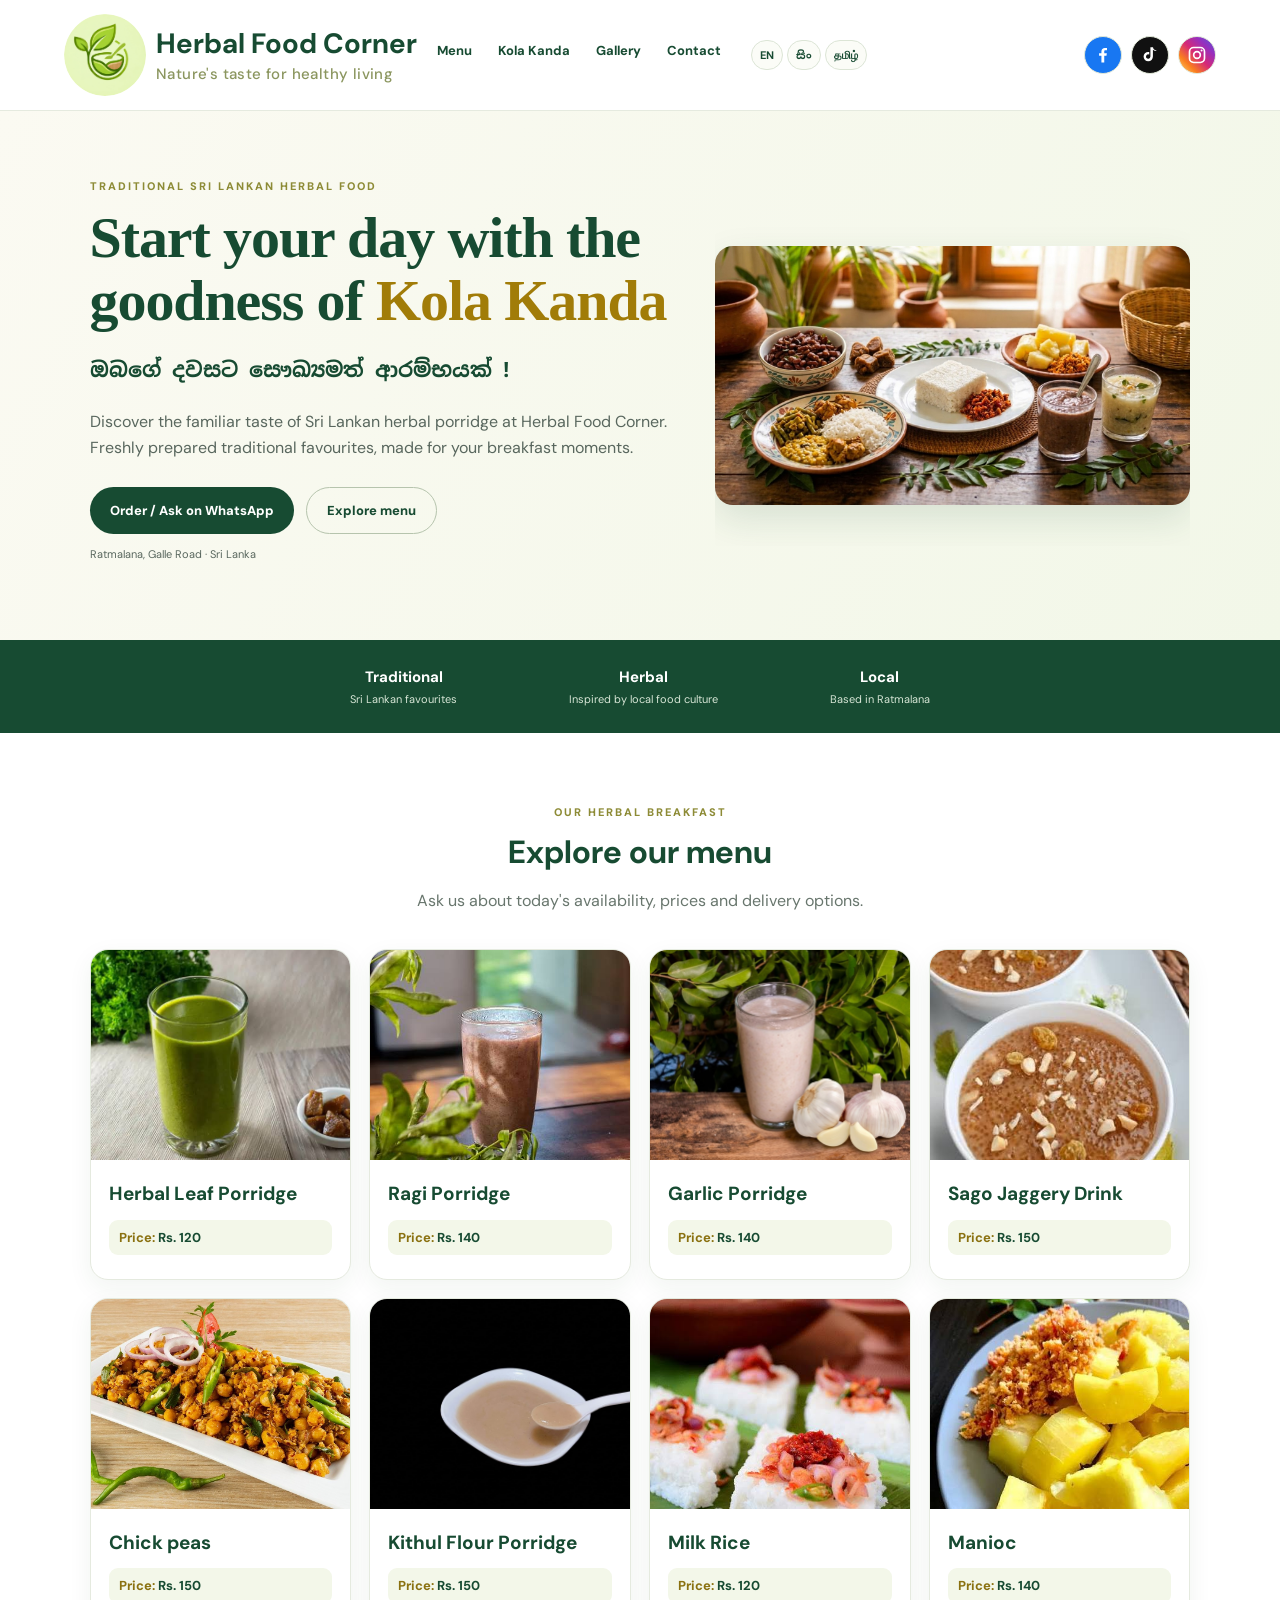
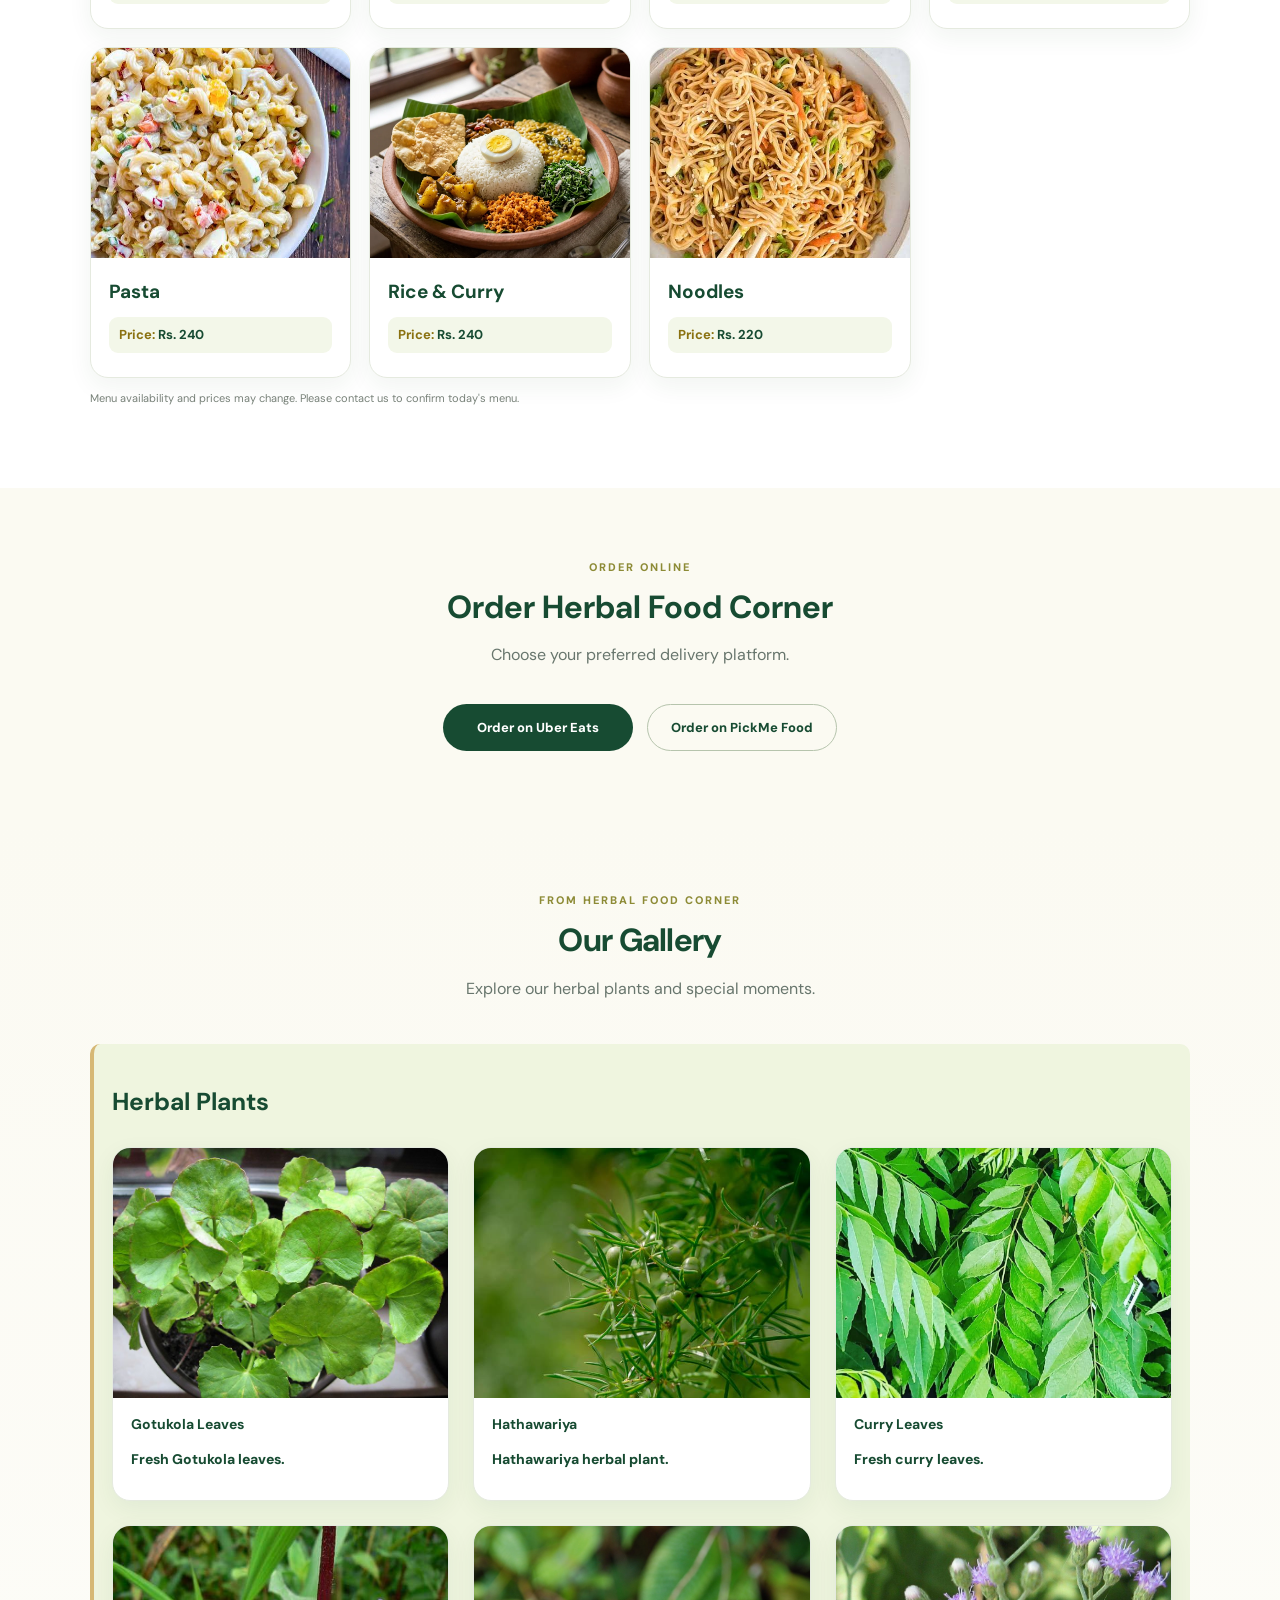
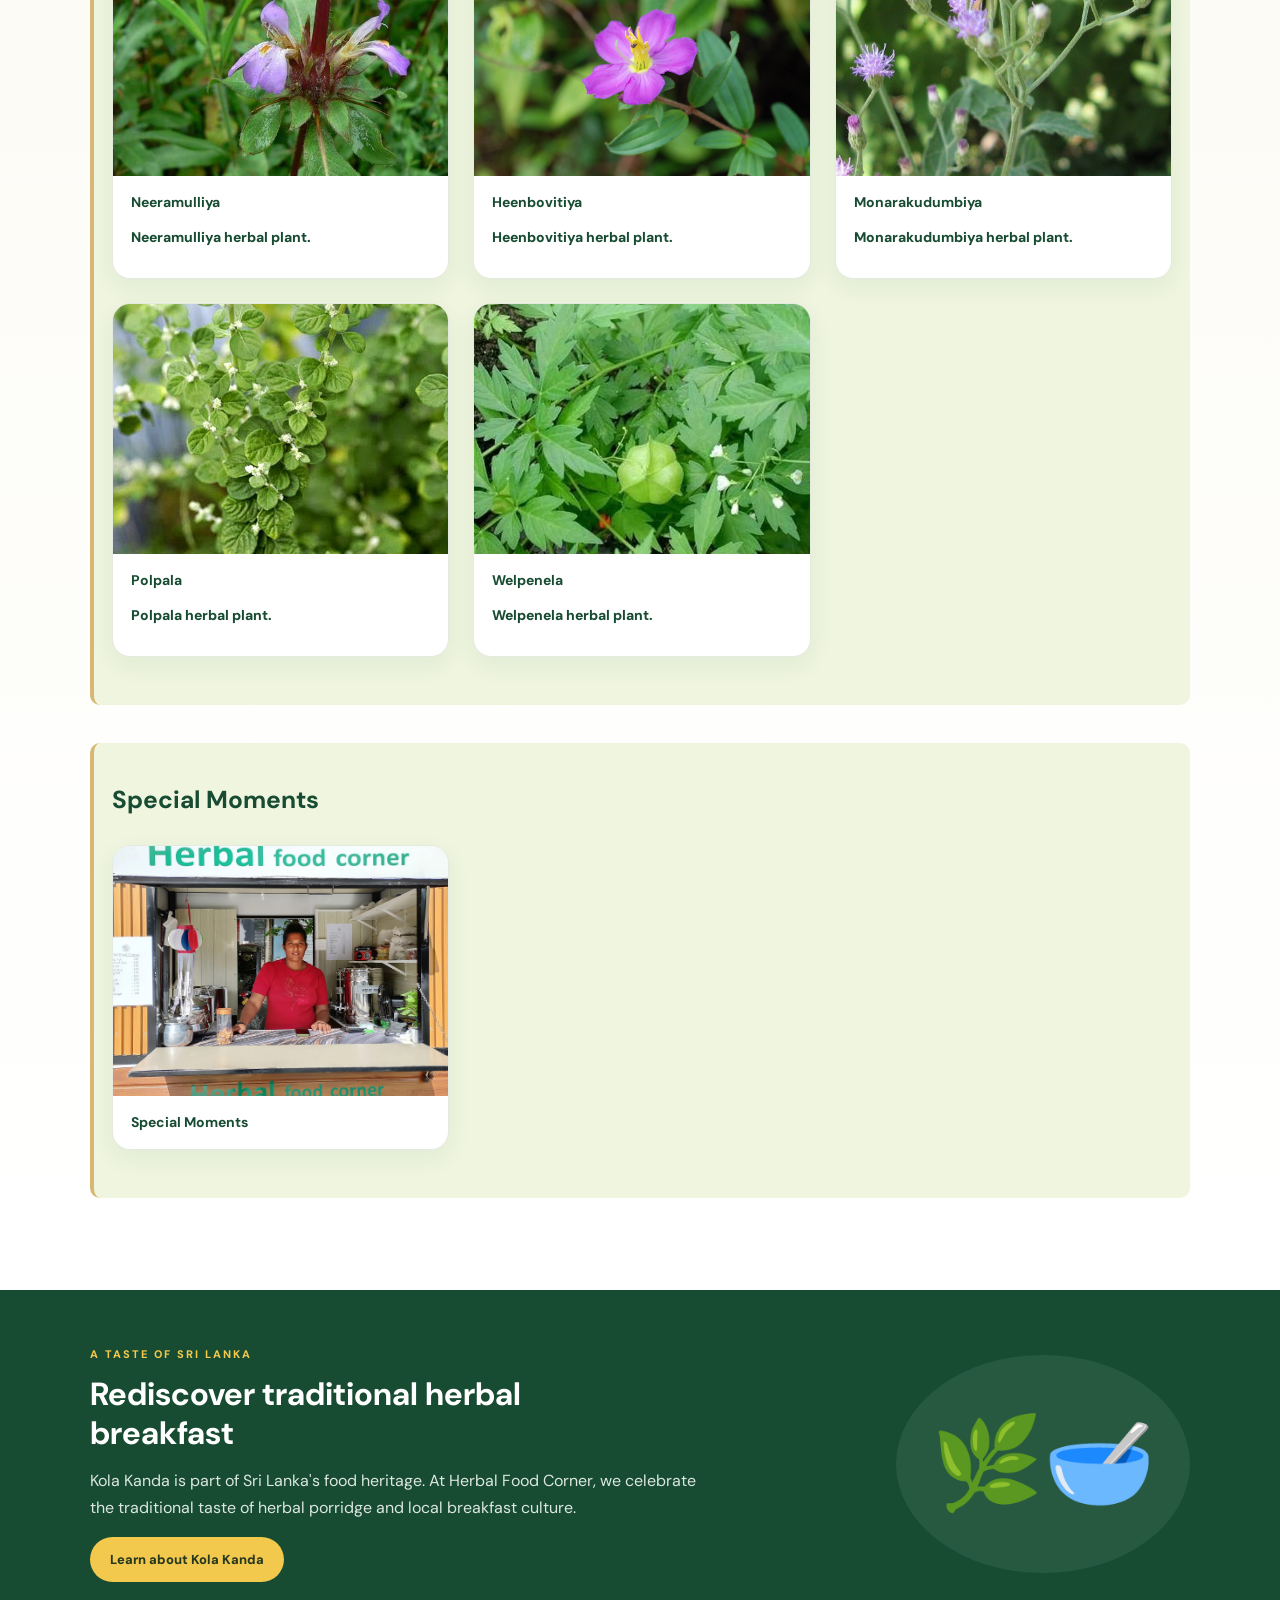
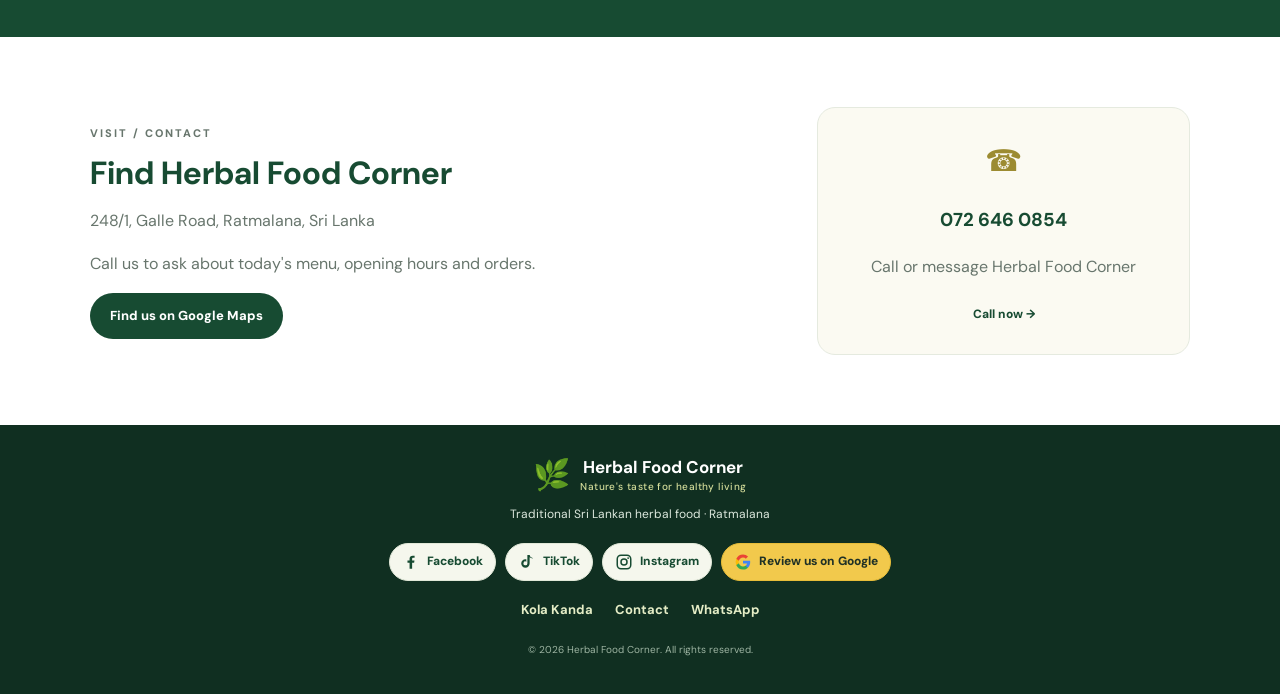
==== commit 3ee3f5e8: "Add files via upload Upload Hfc Web" ====
--- a/index.html
+++ b/index.html
@@ -61,4 +61,4 @@
 <div class="social-links footer-social" aria-label="Follow and review Herbal Food Corner">
 <a href="https://www.facebook.com/profile.php?id=61593643426445" target="_blank" rel="noopener"><svg class="social-svg" viewBox="0 0 24 24" aria-hidden="true"><path fill="currentColor" d="M13.5 21v-8h2.7l.4-3.1h-3.1v-2c0-.9.3-1.5 1.6-1.5h1.7V3.6c-.3 0-1.3-.1-2.5-.1-2.5 0-4.2 1.5-4.2 4.3v2.1H7.3V13h2.8v8z"/></svg>Facebook</a><a href="https://www.tiktok.com/@herbalfoodcorner" target="_blank" rel="noopener"><svg class="social-svg" viewBox="0 0 24 24" aria-hidden="true"><path fill="currentColor" d="M19.6 7.2a6.7 6.7 0 0 1-4.1-1.4v8.1a5.6 5.6 0 1 1-5.6-5.6c.4 0 .8 0 1.2.1v3.1a2.6 2.6 0 1 0 1.4 2.4V2.8h3.1c.2 2 1.8 3.6 4 3.8z"/></svg>TikTok</a><a href="https://www.instagram.com/herbalfoodcorner" target="_blank" rel="noopener"><svg class="social-svg" viewBox="0 0 24 24" aria-hidden="true"><rect x="3" y="3" width="18" height="18" rx="5" fill="none" stroke="currentColor" stroke-width="2"/><circle cx="12" cy="12" r="4" fill="none" stroke="currentColor" stroke-width="2"/><circle cx="17.5" cy="6.7" r="1.2" fill="currentColor"/></svg>Instagram</a><a class="google-review" href="https://g.page/r/CXwZ16IVbMGsEBM/review" target="_blank" rel="noopener"><svg class="social-svg" viewBox="0 0 24 24" aria-hidden="true"><path fill="#4285F4" d="M21.6 12.2c0-.7-.1-1.4-.2-2H12v3.8h5.4a4.6 4.6 0 0 1-2 3v2.5h3.2c1.9-1.8 3-4.3 3-7.3z"/><path fill="#34A853" d="M12 22c2.7 0 5-.9 6.6-2.5l-3.2-2.5c-.9.6-2 .9-3.4.9-2.6 0-4.8-1.8-5.6-4.2H3.1v2.6A10 10 0 0 0 12 22z"/><path fill="#FBBC05" d="M6.4 13.7a6 6 0 0 1 0-3.4V7.7H3.1a10 10 0 0 0 0 8.6z"/><path fill="#EA4335" d="M12 6.1c1.5 0 2.8.5 3.8 1.5l2.9-2.9A9.7 9.7 0 0 0 12 2a10 10 0 0 0-8.9 5.7l3.3 2.6c.8-2.4 3-4.2 5.6-4.2z"/></svg>Review us on Google</a>
 </div><div class="footer-links"><a href="kola-kanda.html">Kola Kanda</a><a href="contact.html">Contact</a><a href="https://wa.me/94726460854" target="_blank" rel="noopener">WhatsApp</a></div><small>© <span id="year">2026</span> Herbal Food Corner. All rights reserved.</small></footer>
-<script src="prices.js"></script><script src="menu.js"></script><script src="gallery.js"></script></body></html>
+<script src="menu.js"></script><script src="gallery.js"></script></body></html>
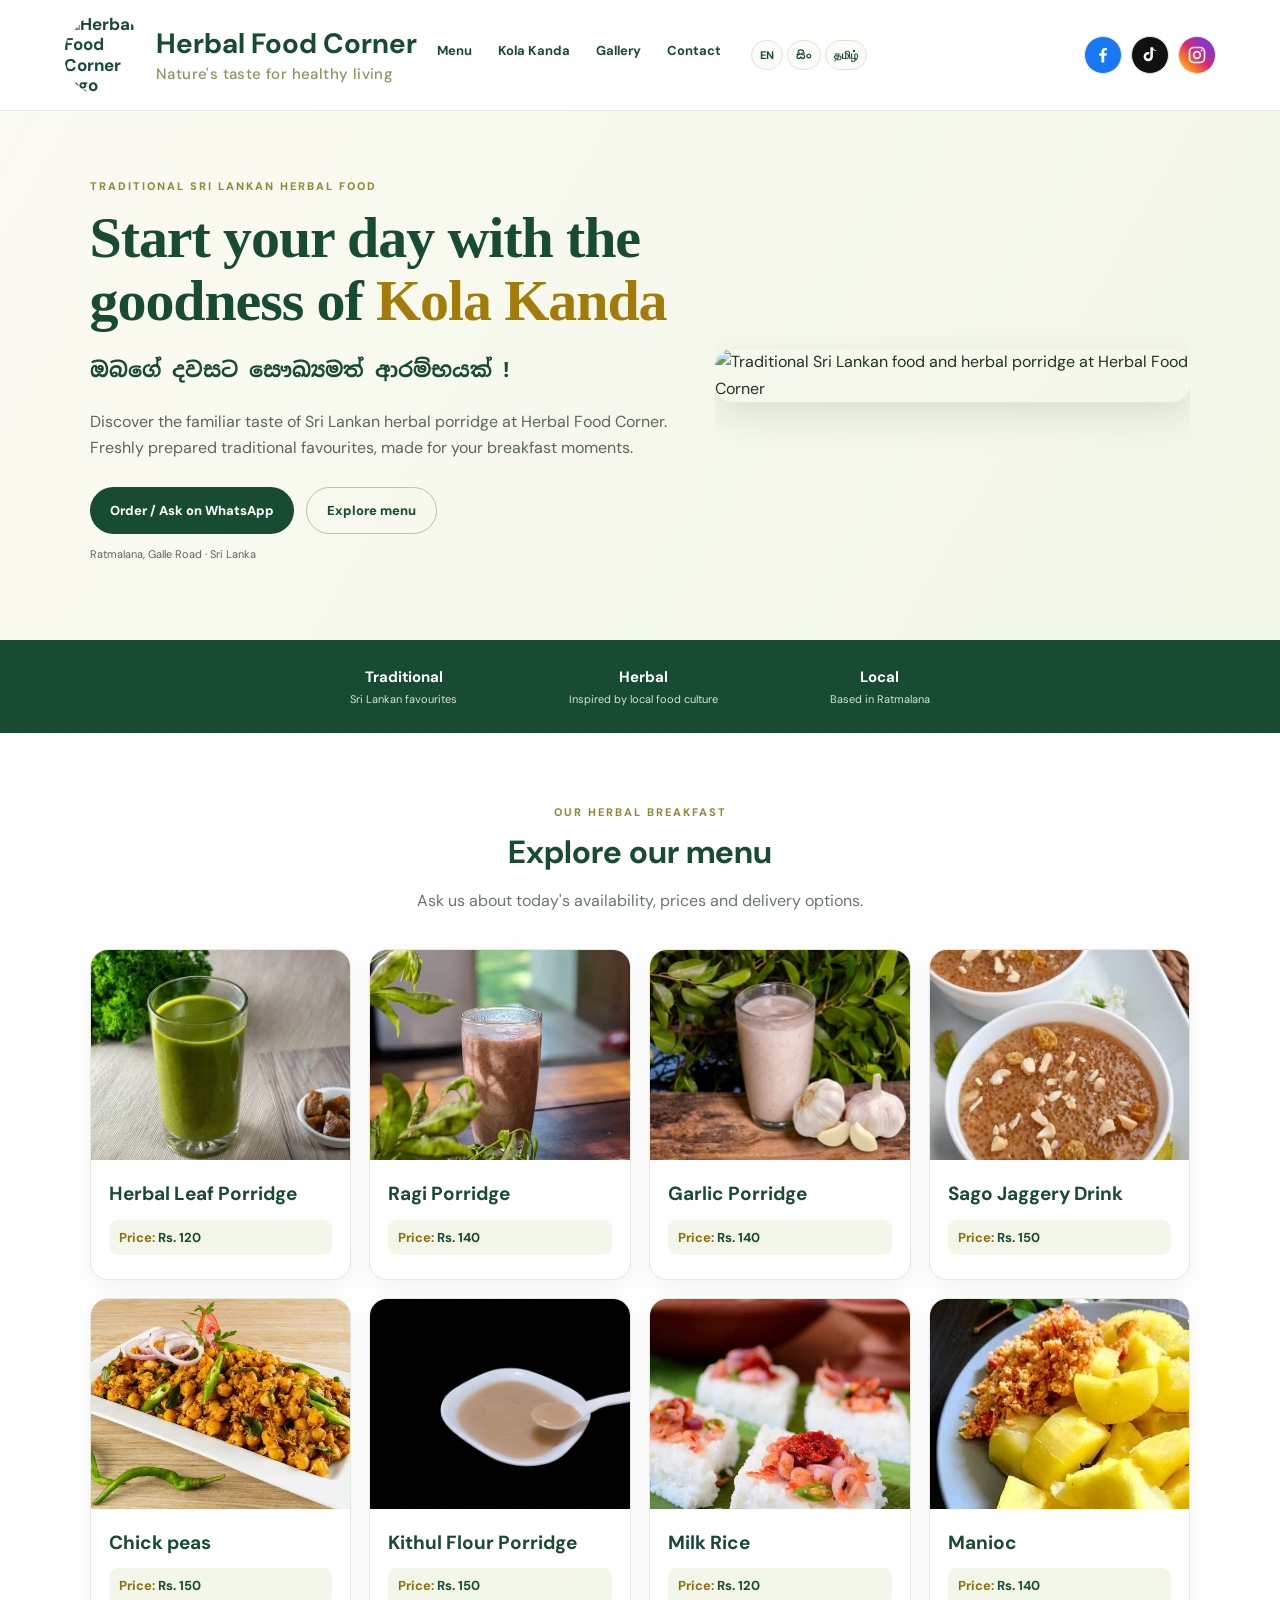
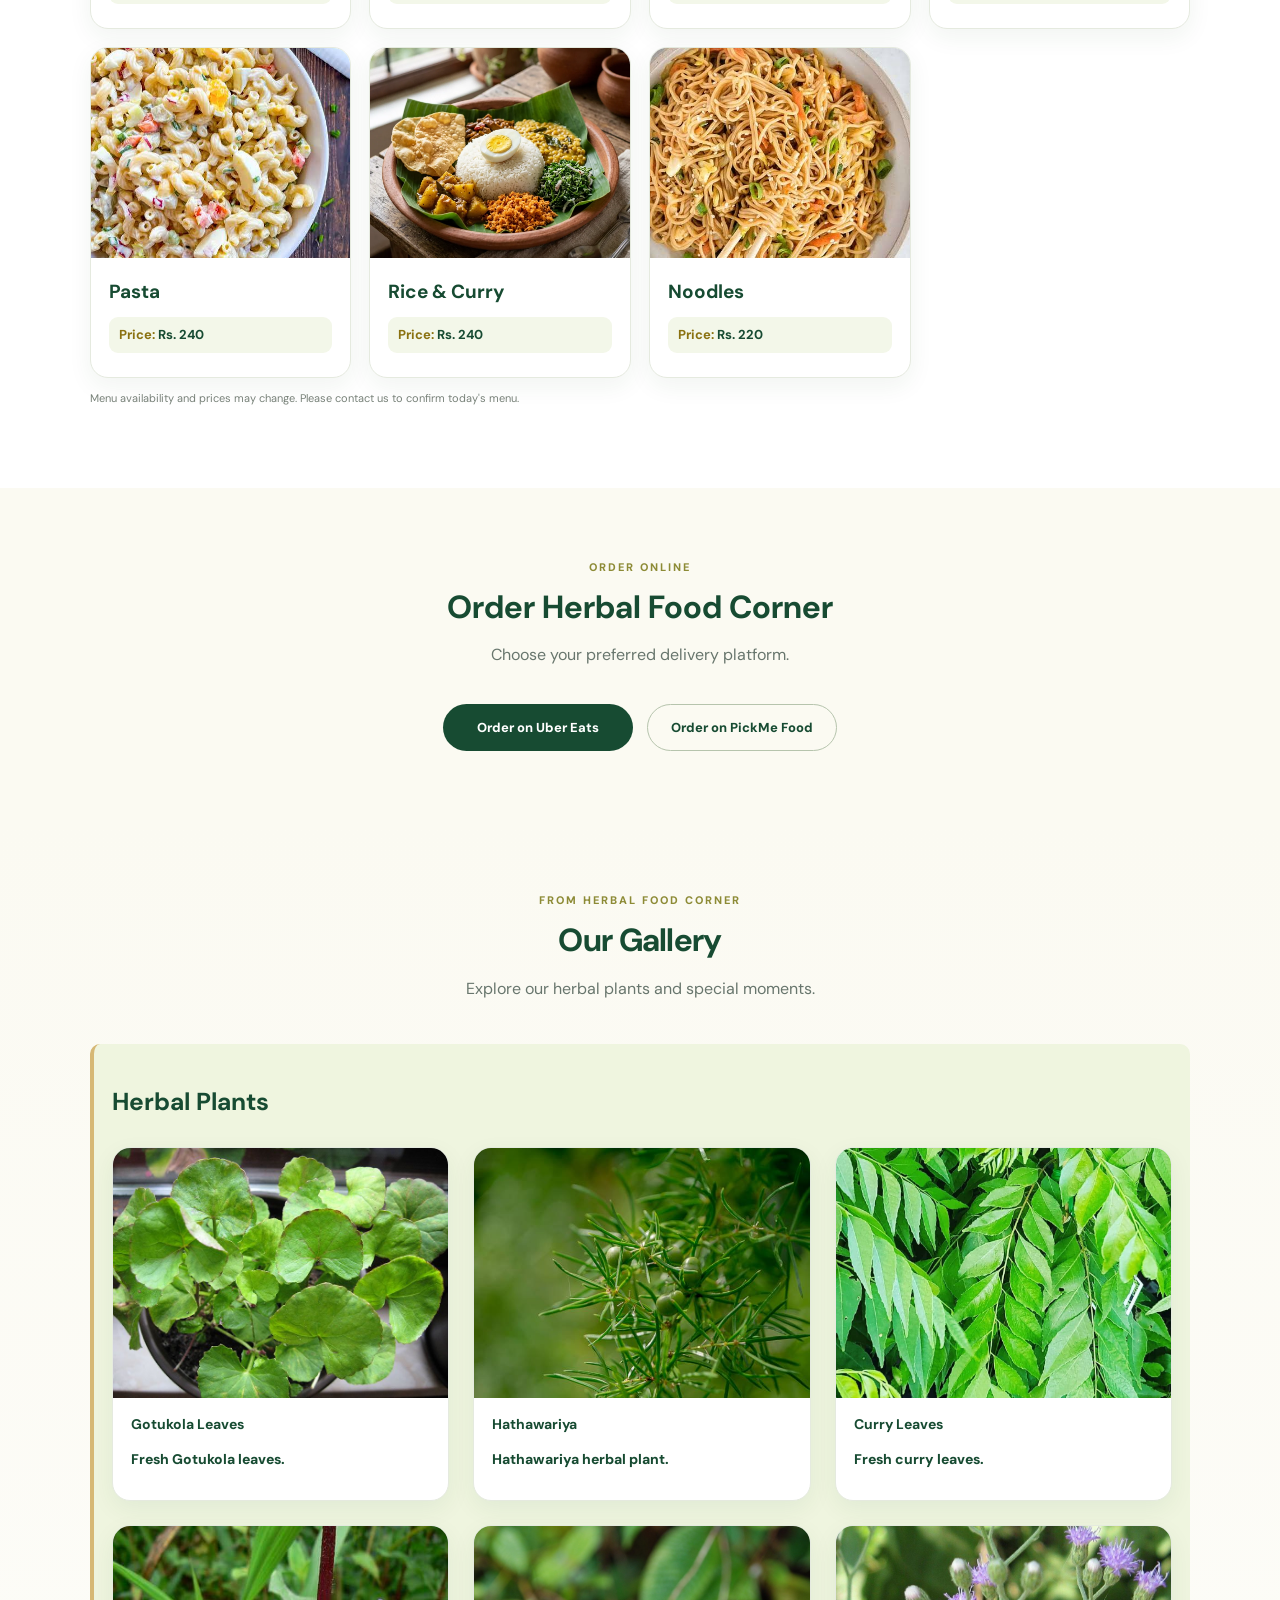
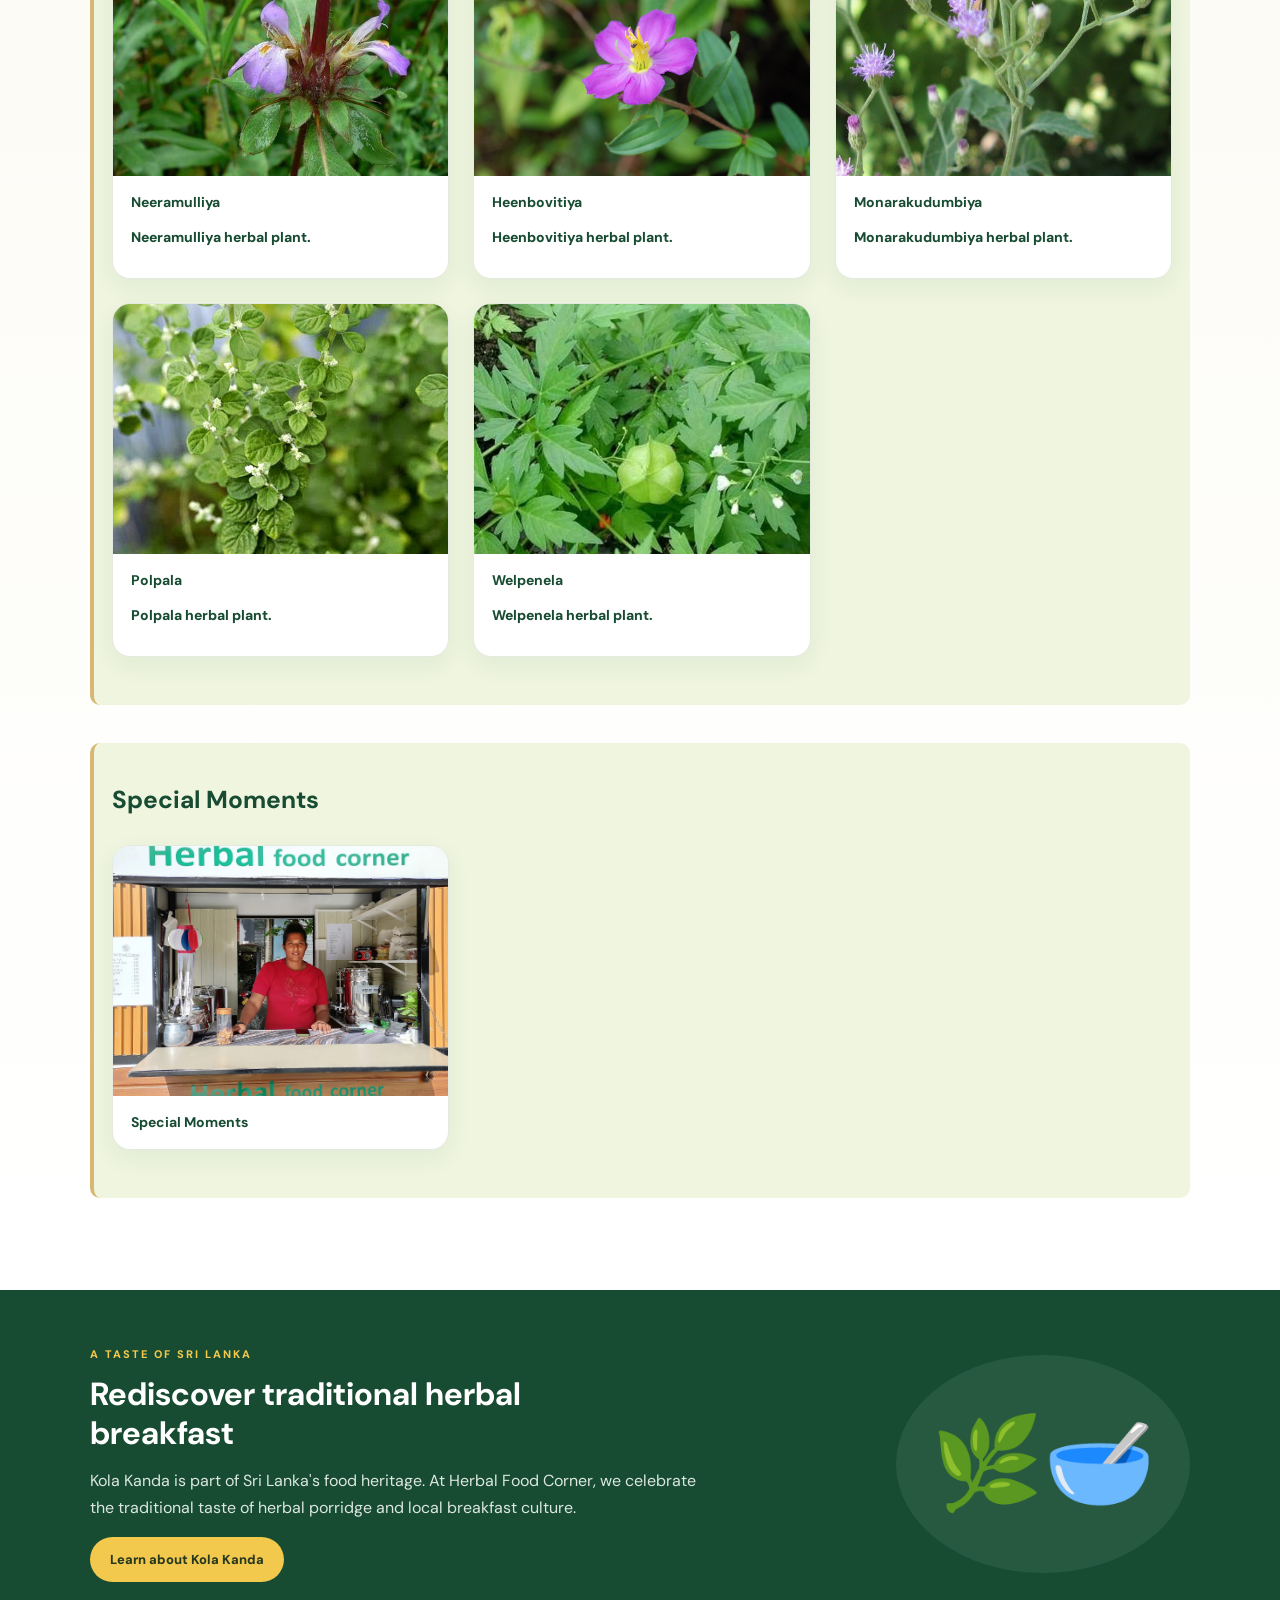
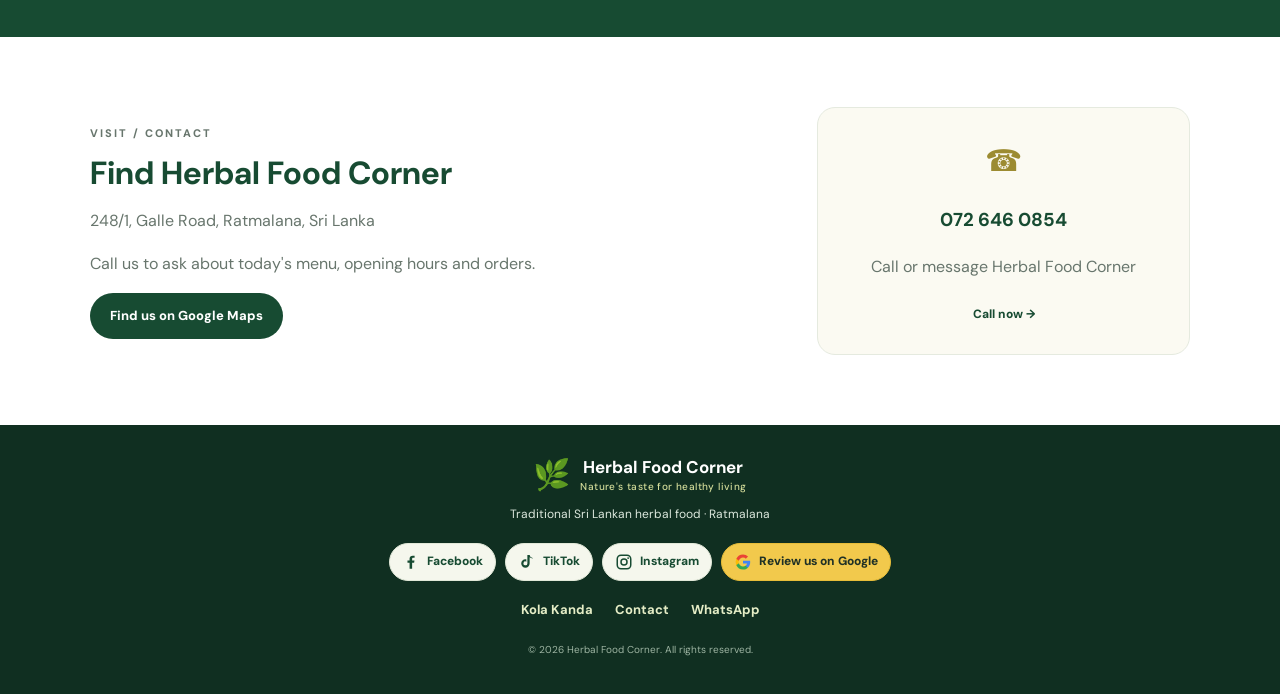
==== commit b17309f2: "index.html" ====
--- a/index.html
+++ b/index.html
@@ -1,3 +1,4 @@
+
 <!doctype html>
 <html lang="en">
 <head>
@@ -45,11 +46,11 @@
 </style>
 </head><body>
 <header class="site-header">
-<a class="brand" href="index.html" aria-label="Herbal Food Corner home"><img class="header-brand-logo" src="images/herbal-food-corner-logo.png" alt="Herbal Food Corner logo"><span>Herbal Food <b>Corner</b><small>Nature's taste for healthy living</small></span></a>
+<a class="brand" href="index.html" aria-label="Herbal Food Corner home"><img class="header-brand-logo" src="Herbal-food-Corner-logo.png" alt="Herbal Food Corner logo"><span>Herbal Food <b>Corner</b><small>Nature's taste for healthy living</small></span></a>
 <nav aria-label="Main navigation"><a href="#menu">Menu</a><a href="kola-kanda.html">Kola Kanda</a><a href="#gallery">Gallery</a><a href="contact.html">Contact</a><div class="language-switch" aria-label="Choose language"><a href="index.html" lang="en">EN</a><a href="index-si.html" lang="si">සිං</a><a href="index-ta.html" lang="ta">தமிழ்</a></div></nav>
 <div class="social-links header-social" aria-label="Follow Herbal Food Corner"><a class="facebook-icon" href="https://www.facebook.com/profile.php?id=61593643426445" target="_blank" rel="noopener" aria-label="Facebook"><svg class="social-svg" viewBox="0 0 24 24" aria-hidden="true"><path fill="currentColor" d="M13.5 21v-8h2.7l.4-3.1h-3.1v-2c0-.9.3-1.5 1.6-1.5h1.7V3.6c-.3 0-1.3-.1-2.5-.1-2.5 0-4.2 1.5-4.2 4.3v2.1H7.3V13h2.8v8z"/></svg></a><a class="tiktok-icon" href="https://www.tiktok.com/@herbalfoodcorner" target="_blank" rel="noopener" aria-label="TikTok"><svg class="social-svg" viewBox="0 0 24 24" aria-hidden="true"><path fill="currentColor" d="M19.6 7.2a6.7 6.7 0 0 1-4.1-1.4v8.1a5.6 5.6 0 1 1-5.6-5.6c.4 0 .8 0 1.2.1v3.1a2.6 2.6 0 1 0 1.4 2.4V2.8h3.1c.2 2 1.8 3.6 4 3.8z"/></svg></a><a class="instagram-icon" href="https://www.instagram.com/herbalfoodcorner" target="_blank" rel="noopener" aria-label="Instagram"><svg class="social-svg" viewBox="0 0 24 24" aria-hidden="true"><rect x="3" y="3" width="18" height="18" rx="5" fill="none" stroke="currentColor" stroke-width="2"/><circle cx="12" cy="12" r="4" fill="none" stroke="currentColor" stroke-width="2"/><circle cx="17.5" cy="6.7" r="1.2" fill="currentColor"/></svg></a></div></header>
 <main>
-<section class="hero"><div class="hero-copy"><p class="eyebrow">TRADITIONAL SRI LANKAN HERBAL FOOD</p><h1>Start your day with the goodness of <em>Kola Kanda</em></h1><p class="sinhala lead" lang="si">ඔබගේ දවසට සෞඛ්‍යමත් ආරම්භයක් !</p><p>Discover the familiar taste of Sri Lankan herbal porridge at Herbal Food Corner. Freshly prepared traditional favourites, made for your breakfast moments.</p><div class="hero-actions"><a class="btn primary" href="https://wa.me/94726460854?text=Hello%20Herbal%20Food%20Corner%2C%20I%20would%20like%20to%20know%20about%20Kola%20Kanda." target="_blank" rel="noopener">Order / Ask on WhatsApp</a><a class="btn secondary" href="#menu">Explore menu</a></div><p class="small-note">Ratmalana, Galle Road · Sri Lanka</p></div><div class="hero-art hero-photo-wrap"><img class="hero-photo" src="images/herbal-food-corner-food.jpg" alt="Traditional Sri Lankan food and herbal porridge at Herbal Food Corner"></div></section>
+<section class="hero"><div class="hero-copy"><p class="eyebrow">TRADITIONAL SRI LANKAN HERBAL FOOD</p><h1>Start your day with the goodness of <em>Kola Kanda</em></h1><p class="sinhala lead" lang="si">ඔබගේ දවසට සෞඛ්‍යමත් ආරම්භයක් !</p><p>Discover the familiar taste of Sri Lankan herbal porridge at Herbal Food Corner. Freshly prepared traditional favourites, made for your breakfast moments.</p><div class="hero-actions"><a class="btn primary" href="https://wa.me/94726460854?text=Hello%20Herbal%20Food%20Corner%2C%20I%20would%20like%20to%20know%20about%20Kola%20Kanda." target="_blank" rel="noopener">Order / Ask on WhatsApp</a><a class="btn secondary" href="#menu">Explore menu</a></div><p class="small-note">Ratmalana, Galle Road · Sri Lanka</p></div><div class="hero-art hero-photo-wrap"><img class="hero-photo" src="Herbal-food-Corner-food.jpeg" alt="Traditional Sri Lankan food and herbal porridge at Herbal Food Corner"></div></section>
 <section class="trust-strip"><div><strong>Traditional</strong><span>Sri Lankan favourites</span></div><div><strong>Herbal</strong><span>Inspired by local food culture</span></div><div><strong>Local</strong><span>Based in Ratmalana</span></div></section>
 <section class="section" id="menu"><div class="section-heading"><p class="eyebrow">OUR HERBAL BREAKFAST</p><h2>Explore our menu</h2><p>Ask us about today's availability, prices and delivery options.</p></div><div class="menu-grid" id="live-menu-grid"><p>Loading menu...</p></div><p class="disclaimer">Menu availability and prices may change. Please contact us to confirm today's menu.</p></section>
 <section class="section order-section"><div class="section-heading"><p class="eyebrow">ORDER ONLINE</p><h2>Order Herbal Food Corner</h2><p>Choose your preferred delivery platform.</p></div><div class="order-actions"><a class="btn primary" href="https://www.ubereats.com/store-browse-uuid/c9e183bc-28a0-5530-aede-dcf3008208b2?diningMode=DELIVERY" target="_blank" rel="noopener">Order on Uber Eats</a><a class="btn secondary" href="https://pickme-app-sl.onelink.me/Fore/wf8b2glu" target="_blank" rel="noopener">Order on PickMe Food</a></div></section>
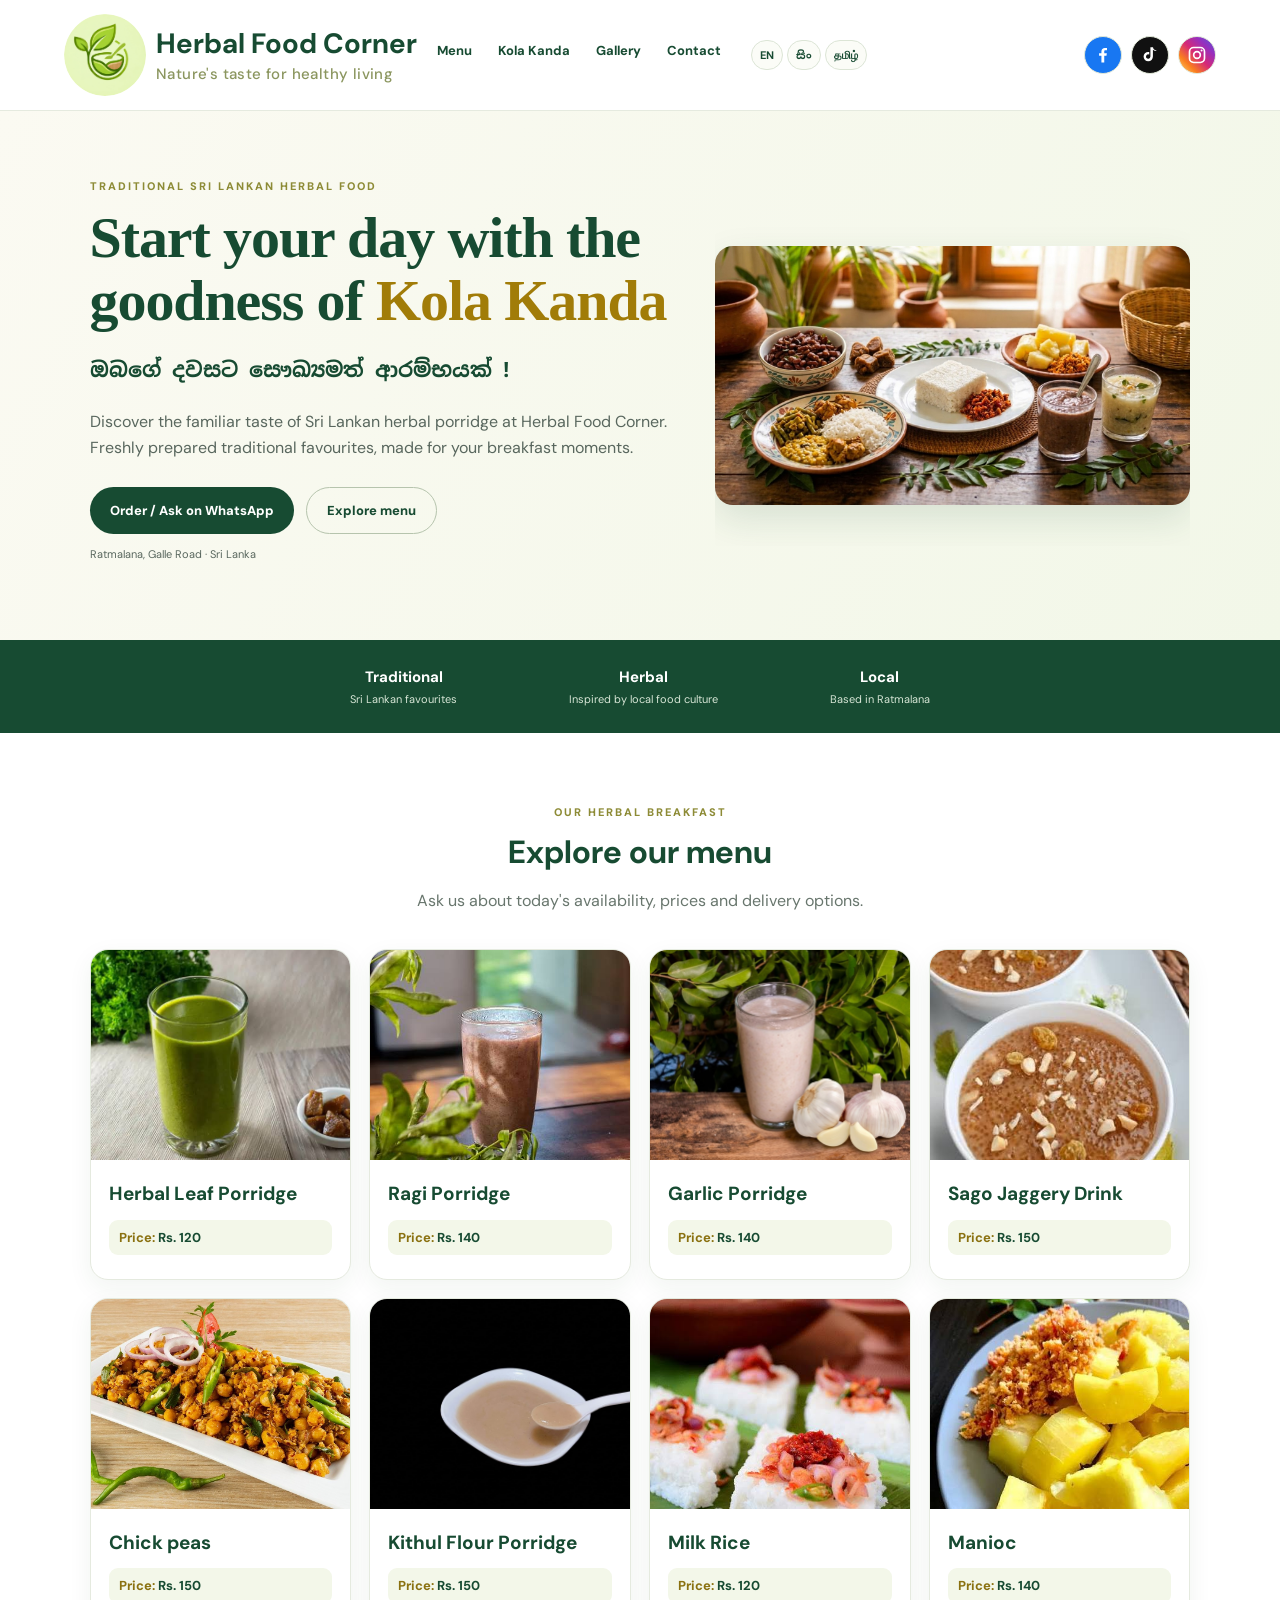
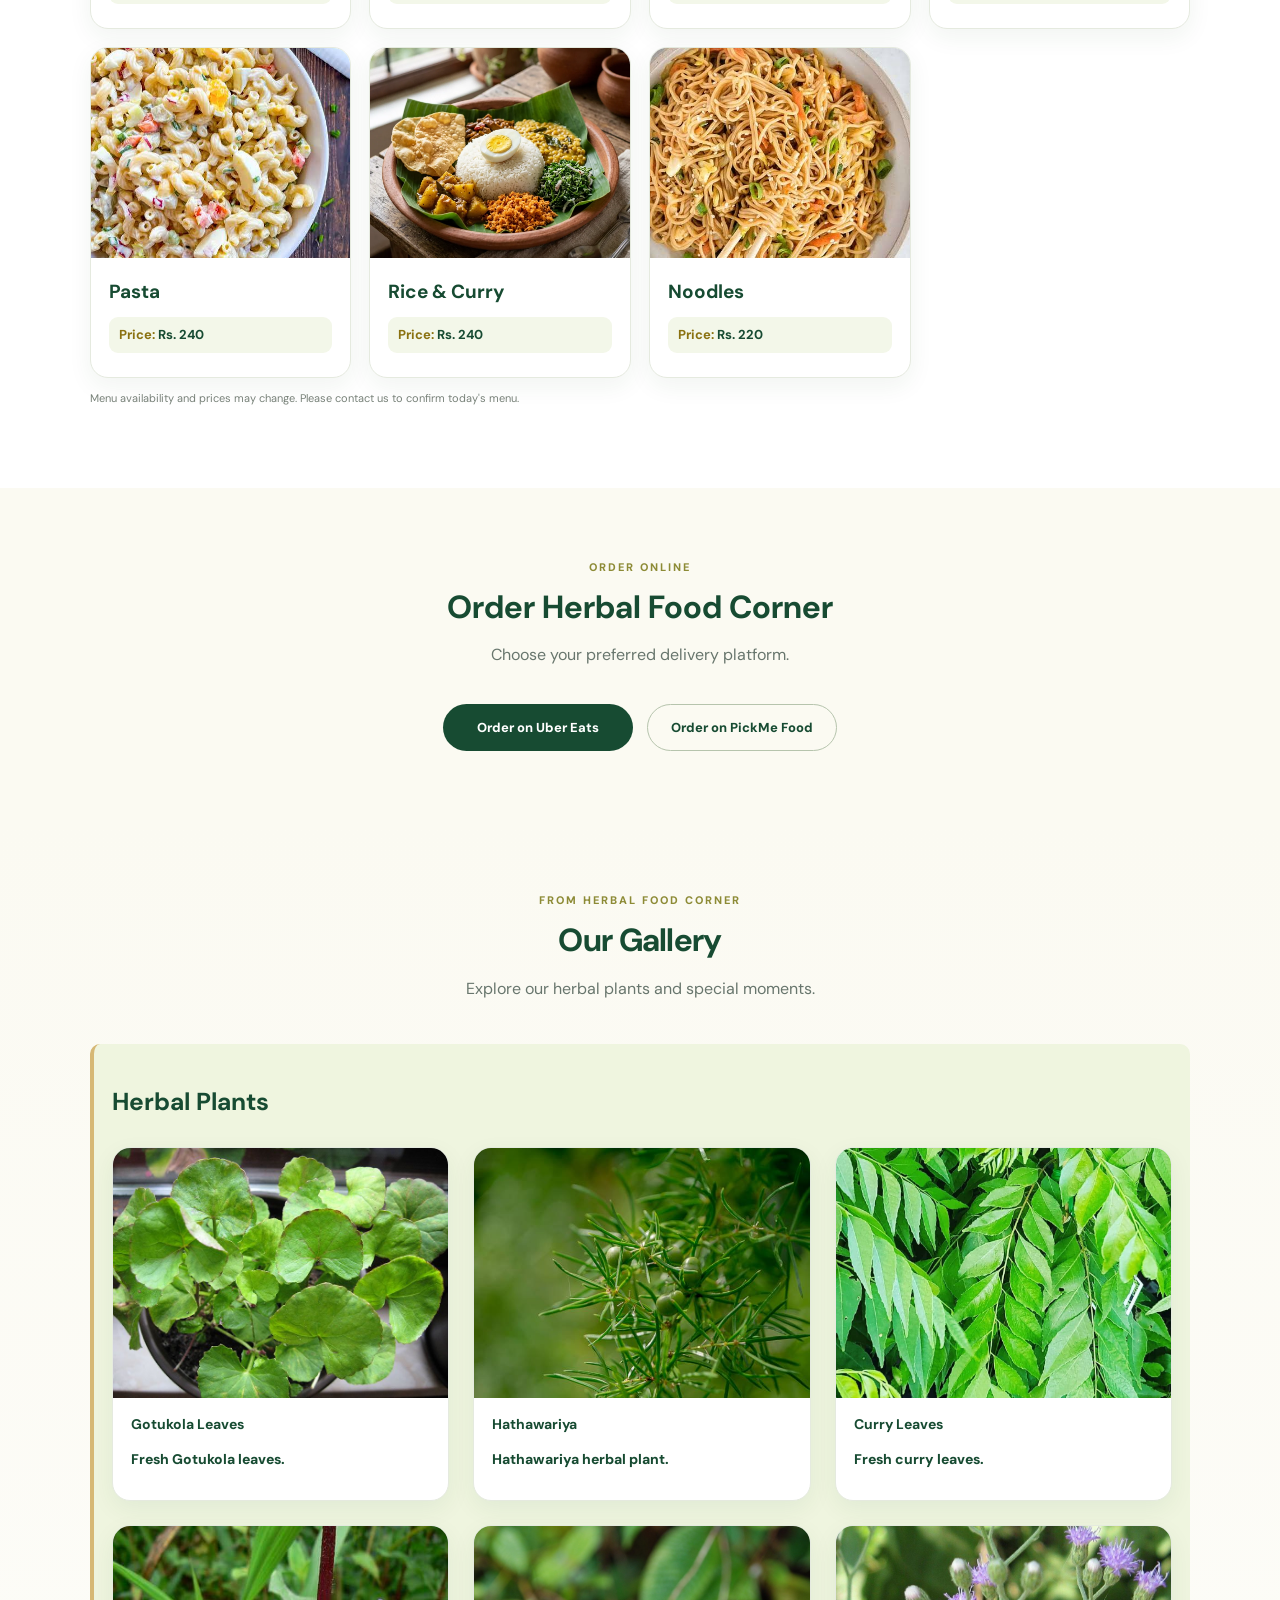
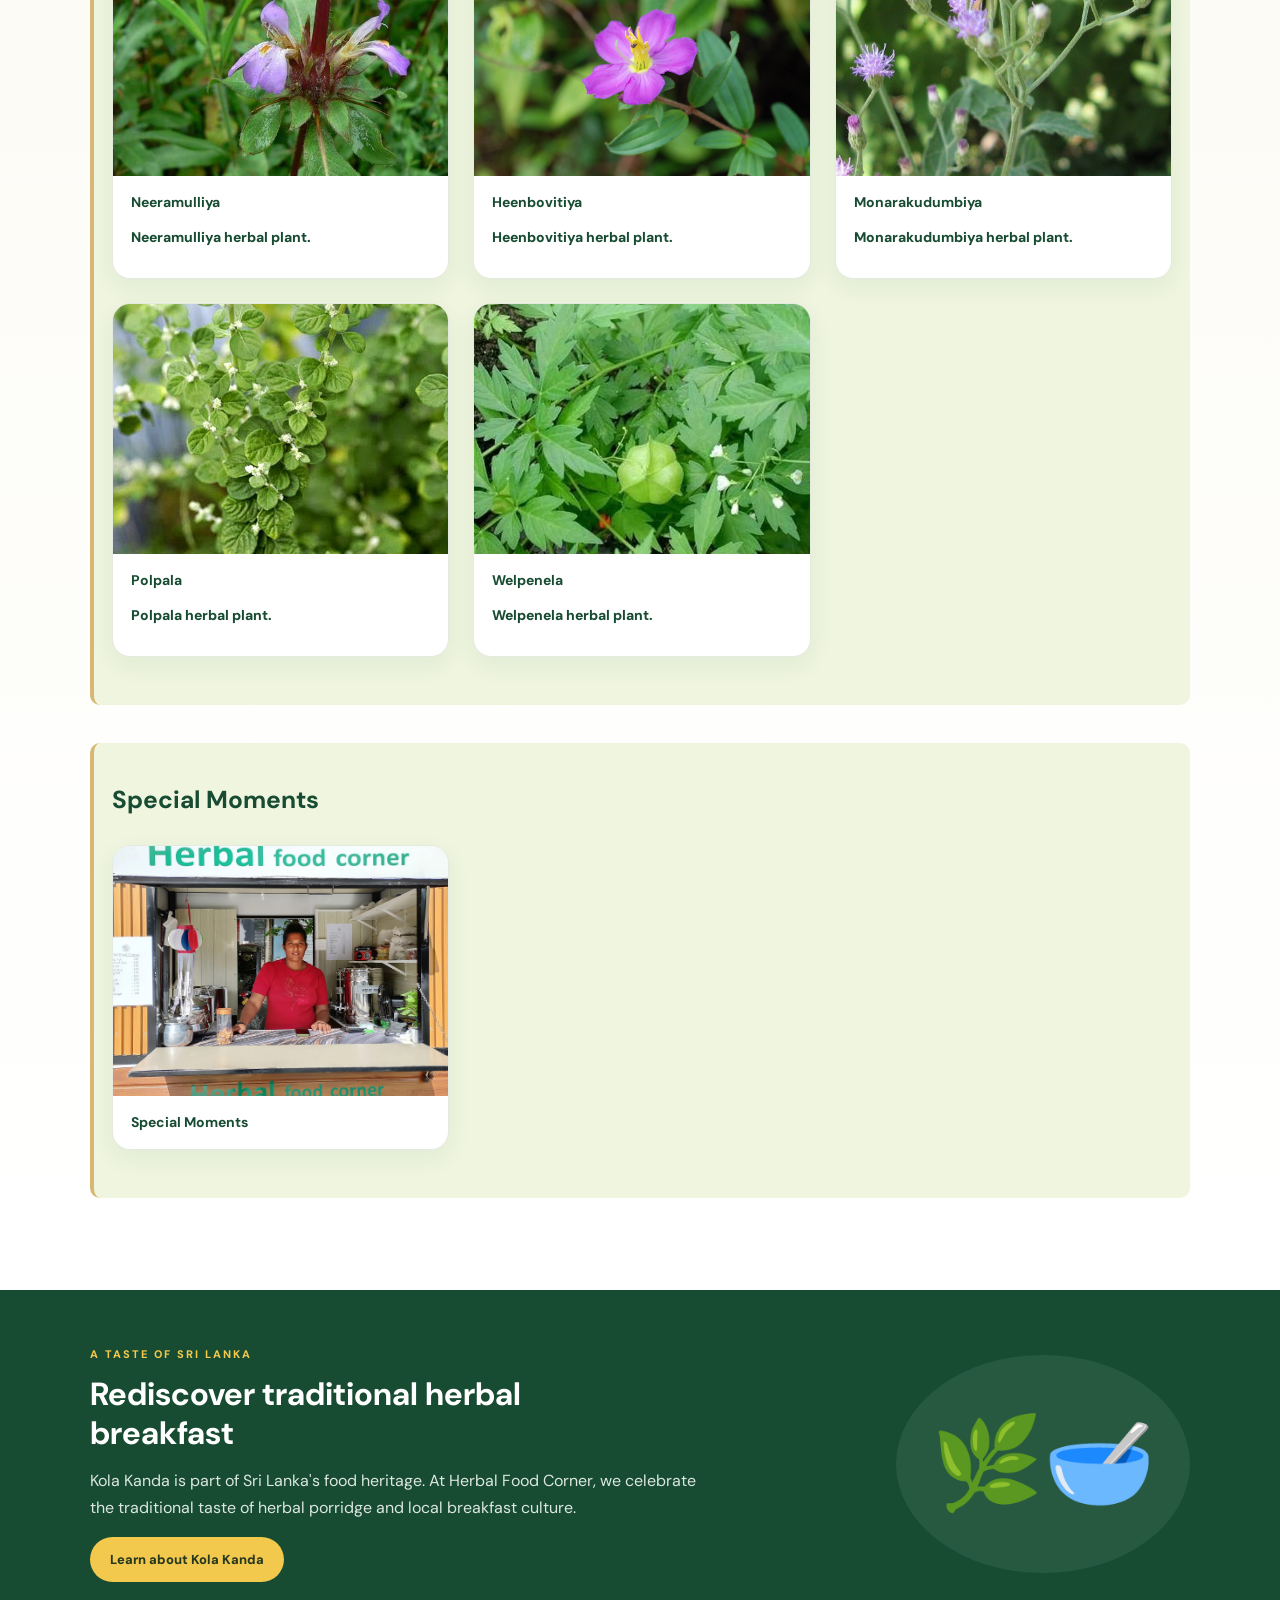
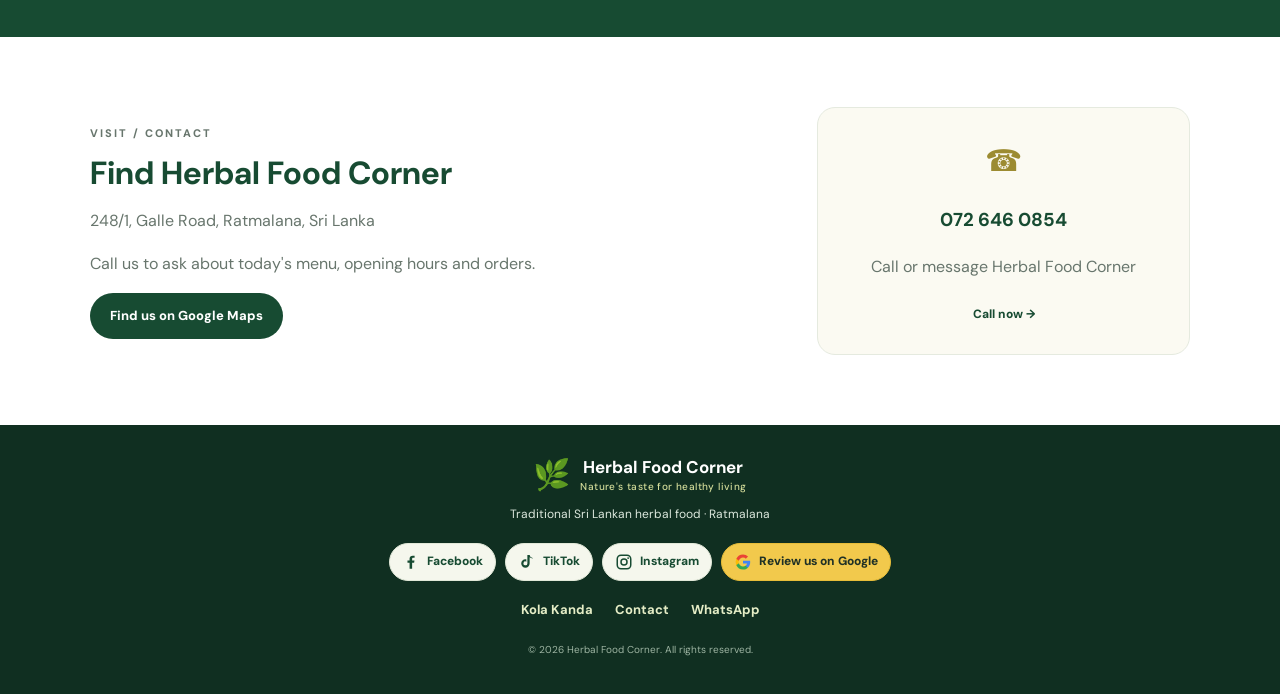
==== commit 02cf87ab: "index.html" ====
--- a/index.html
+++ b/index.html
@@ -46,11 +46,11 @@
 </style>
 </head><body>
 <header class="site-header">
-<a class="brand" href="index.html" aria-label="Herbal Food Corner home"><img class="header-brand-logo" src="Herbal-food-Corner-logo.png" alt="Herbal Food Corner logo"><span>Herbal Food <b>Corner</b><small>Nature's taste for healthy living</small></span></a>
+<a class="brand" href="index.html" aria-label="Herbal Food Corner home"><img class="header-brand-logo" src="herbal-food-corner-logo.png" alt="Herbal Food Corner logo"><span>Herbal Food <b>Corner</b><small>Nature's taste for healthy living</small></span></a>
 <nav aria-label="Main navigation"><a href="#menu">Menu</a><a href="kola-kanda.html">Kola Kanda</a><a href="#gallery">Gallery</a><a href="contact.html">Contact</a><div class="language-switch" aria-label="Choose language"><a href="index.html" lang="en">EN</a><a href="index-si.html" lang="si">සිං</a><a href="index-ta.html" lang="ta">தமிழ்</a></div></nav>
 <div class="social-links header-social" aria-label="Follow Herbal Food Corner"><a class="facebook-icon" href="https://www.facebook.com/profile.php?id=61593643426445" target="_blank" rel="noopener" aria-label="Facebook"><svg class="social-svg" viewBox="0 0 24 24" aria-hidden="true"><path fill="currentColor" d="M13.5 21v-8h2.7l.4-3.1h-3.1v-2c0-.9.3-1.5 1.6-1.5h1.7V3.6c-.3 0-1.3-.1-2.5-.1-2.5 0-4.2 1.5-4.2 4.3v2.1H7.3V13h2.8v8z"/></svg></a><a class="tiktok-icon" href="https://www.tiktok.com/@herbalfoodcorner" target="_blank" rel="noopener" aria-label="TikTok"><svg class="social-svg" viewBox="0 0 24 24" aria-hidden="true"><path fill="currentColor" d="M19.6 7.2a6.7 6.7 0 0 1-4.1-1.4v8.1a5.6 5.6 0 1 1-5.6-5.6c.4 0 .8 0 1.2.1v3.1a2.6 2.6 0 1 0 1.4 2.4V2.8h3.1c.2 2 1.8 3.6 4 3.8z"/></svg></a><a class="instagram-icon" href="https://www.instagram.com/herbalfoodcorner" target="_blank" rel="noopener" aria-label="Instagram"><svg class="social-svg" viewBox="0 0 24 24" aria-hidden="true"><rect x="3" y="3" width="18" height="18" rx="5" fill="none" stroke="currentColor" stroke-width="2"/><circle cx="12" cy="12" r="4" fill="none" stroke="currentColor" stroke-width="2"/><circle cx="17.5" cy="6.7" r="1.2" fill="currentColor"/></svg></a></div></header>
 <main>
-<section class="hero"><div class="hero-copy"><p class="eyebrow">TRADITIONAL SRI LANKAN HERBAL FOOD</p><h1>Start your day with the goodness of <em>Kola Kanda</em></h1><p class="sinhala lead" lang="si">ඔබගේ දවසට සෞඛ්‍යමත් ආරම්භයක් !</p><p>Discover the familiar taste of Sri Lankan herbal porridge at Herbal Food Corner. Freshly prepared traditional favourites, made for your breakfast moments.</p><div class="hero-actions"><a class="btn primary" href="https://wa.me/94726460854?text=Hello%20Herbal%20Food%20Corner%2C%20I%20would%20like%20to%20know%20about%20Kola%20Kanda." target="_blank" rel="noopener">Order / Ask on WhatsApp</a><a class="btn secondary" href="#menu">Explore menu</a></div><p class="small-note">Ratmalana, Galle Road · Sri Lanka</p></div><div class="hero-art hero-photo-wrap"><img class="hero-photo" src="Herbal-food-Corner-food.jpeg" alt="Traditional Sri Lankan food and herbal porridge at Herbal Food Corner"></div></section>
+<section class="hero"><div class="hero-copy"><p class="eyebrow">TRADITIONAL SRI LANKAN HERBAL FOOD</p><h1>Start your day with the goodness of <em>Kola Kanda</em></h1><p class="sinhala lead" lang="si">ඔබගේ දවසට සෞඛ්‍යමත් ආරම්භයක් !</p><p>Discover the familiar taste of Sri Lankan herbal porridge at Herbal Food Corner. Freshly prepared traditional favourites, made for your breakfast moments.</p><div class="hero-actions"><a class="btn primary" href="https://wa.me/94726460854?text=Hello%20Herbal%20Food%20Corner%2C%20I%20would%20like%20to%20know%20about%20Kola%20Kanda." target="_blank" rel="noopener">Order / Ask on WhatsApp</a><a class="btn secondary" href="#menu">Explore menu</a></div><p class="small-note">Ratmalana, Galle Road · Sri Lanka</p></div><div class="hero-art hero-photo-wrap"><img class="hero-photo" src="herbal-food-corner-food.jpg" alt="Traditional Sri Lankan food and herbal porridge at Herbal Food Corner"></div></section>
 <section class="trust-strip"><div><strong>Traditional</strong><span>Sri Lankan favourites</span></div><div><strong>Herbal</strong><span>Inspired by local food culture</span></div><div><strong>Local</strong><span>Based in Ratmalana</span></div></section>
 <section class="section" id="menu"><div class="section-heading"><p class="eyebrow">OUR HERBAL BREAKFAST</p><h2>Explore our menu</h2><p>Ask us about today's availability, prices and delivery options.</p></div><div class="menu-grid" id="live-menu-grid"><p>Loading menu...</p></div><p class="disclaimer">Menu availability and prices may change. Please contact us to confirm today's menu.</p></section>
 <section class="section order-section"><div class="section-heading"><p class="eyebrow">ORDER ONLINE</p><h2>Order Herbal Food Corner</h2><p>Choose your preferred delivery platform.</p></div><div class="order-actions"><a class="btn primary" href="https://www.ubereats.com/store-browse-uuid/c9e183bc-28a0-5530-aede-dcf3008208b2?diningMode=DELIVERY" target="_blank" rel="noopener">Order on Uber Eats</a><a class="btn secondary" href="https://pickme-app-sl.onelink.me/Fore/wf8b2glu" target="_blank" rel="noopener">Order on PickMe Food</a></div></section>
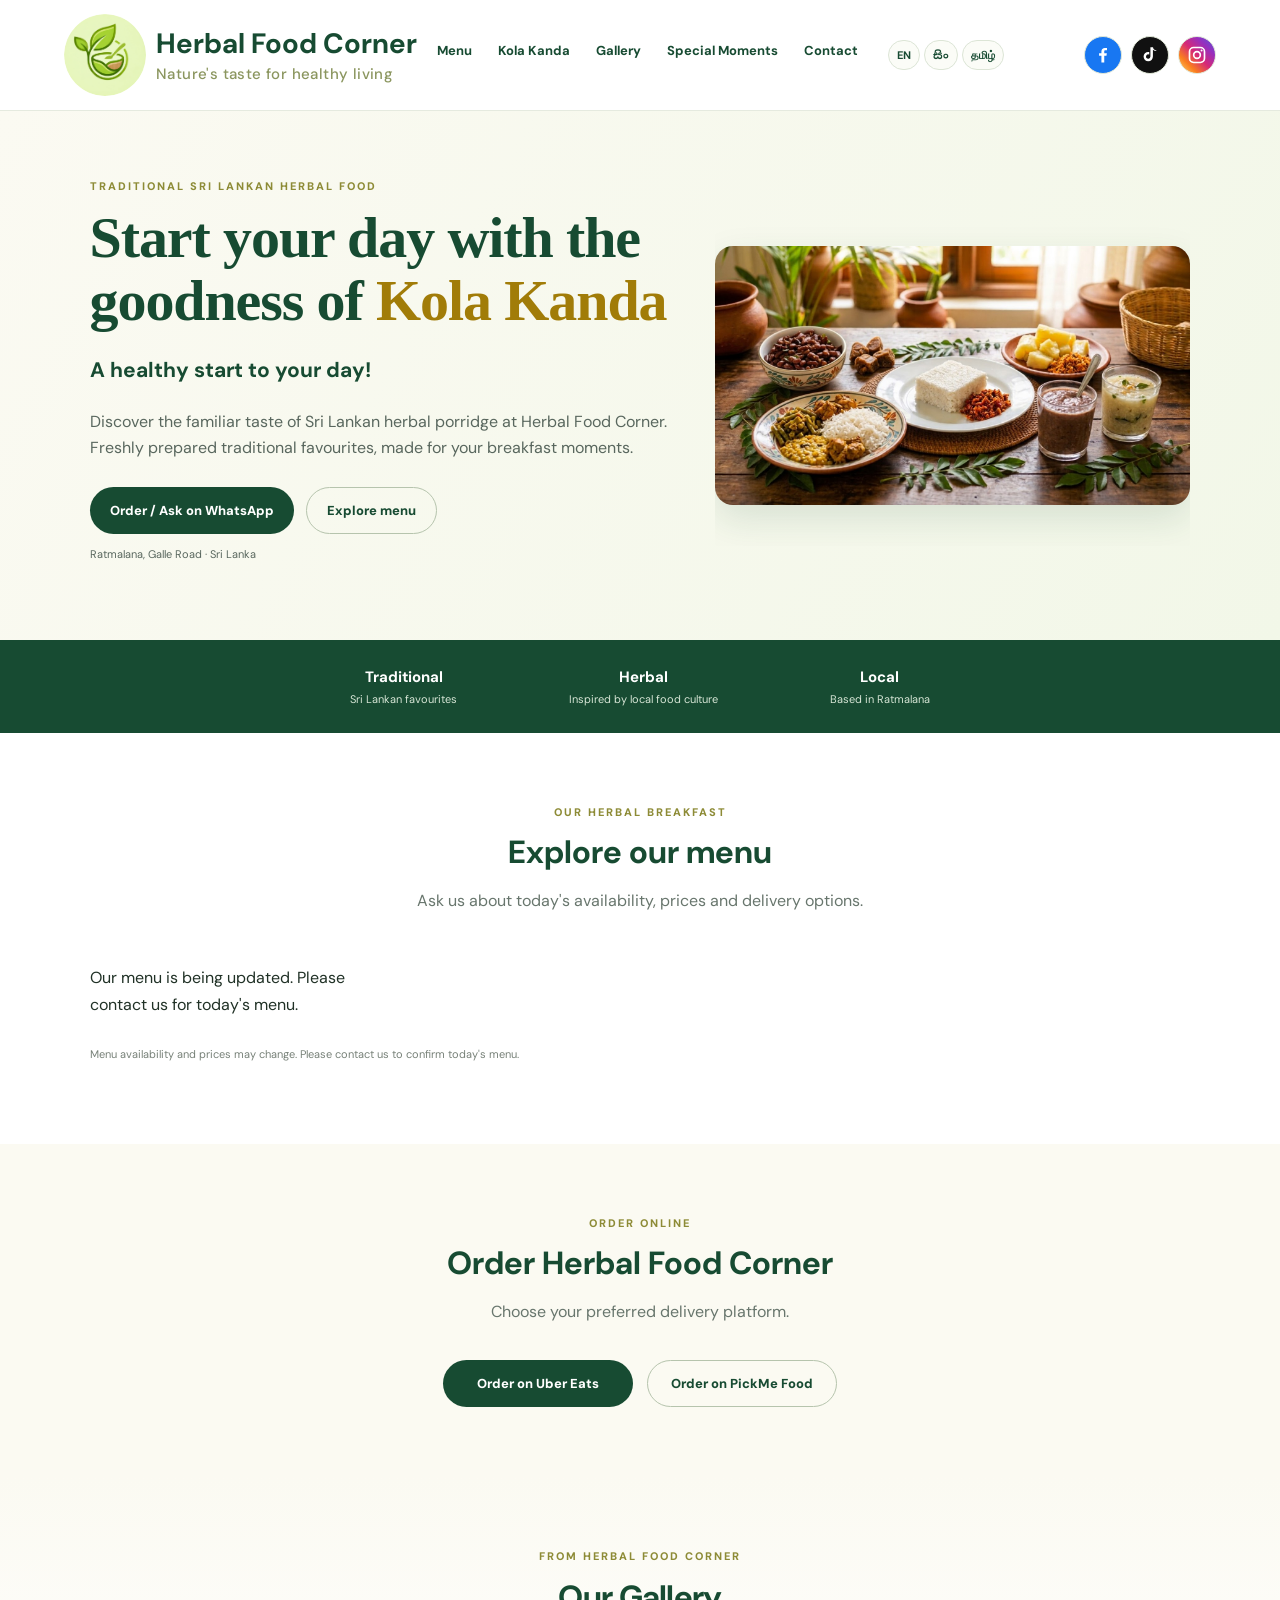
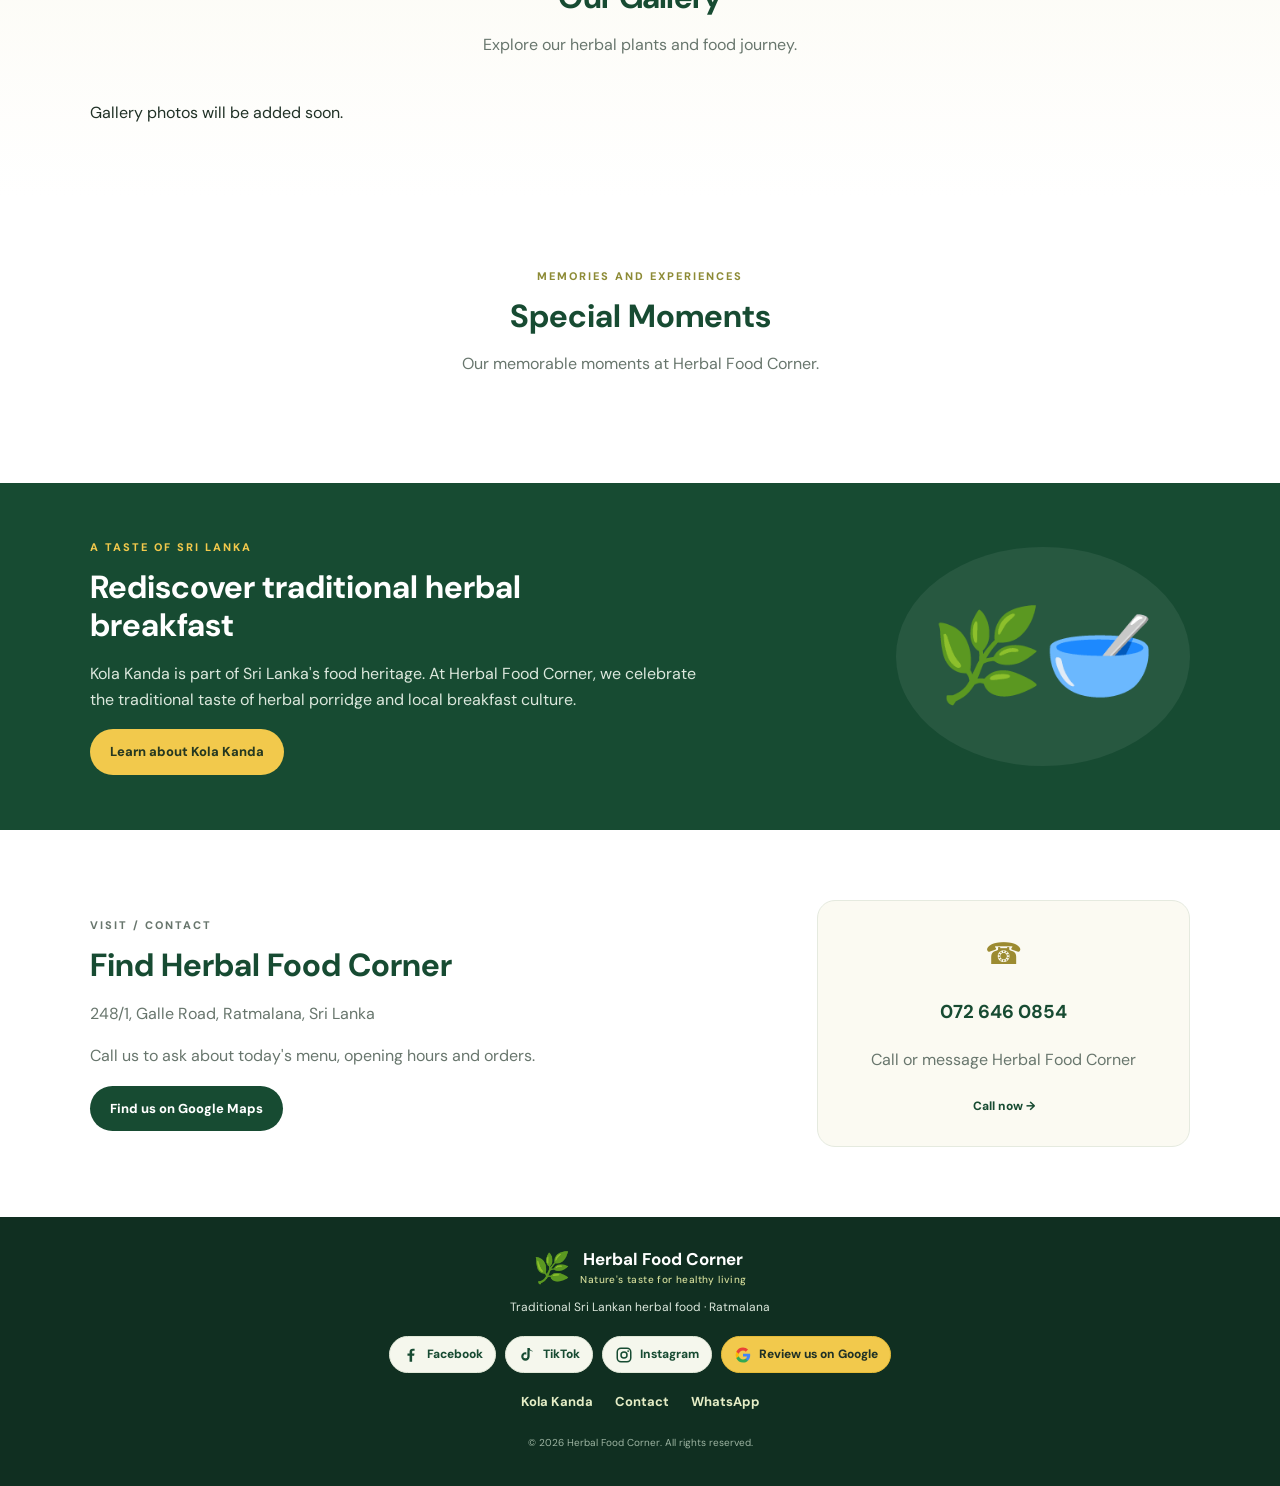
==== commit 8bb530f4: "index.html" ====
--- a/index.html
+++ b/index.html
@@ -2,18 +2,35 @@
 <!doctype html>
 <html lang="en">
 <head>
-<meta charset="utf-8"><meta name="viewport" content="width=device-width, initial-scale=1">
+<meta charset="utf-8">
+<meta name="viewport" content="width=device-width, initial-scale=1">
 <title>Herbal Food Corner | Fresh Sri Lankan Kola Kanda in Ratmalana</title>
-<meta name="description" content="Enjoy traditional Sri Lankan Kola Kanda (කොළකැඳ) and herbal porridge at Herbal Food Corner in Ratmalana. Explore our herbal breakfast menu and order today.">
+<meta name="description" content="Enjoy traditional Sri Lankan Kola Kanda and herbal porridge at Herbal Food Corner in Ratmalana. Explore our herbal breakfast menu and order today.">
 <meta name="robots" content="index,follow,max-image-preview:large">
-<link rel="canonical" href="https://herbalfoodcorner.github.io/Herbal-Food-Corner/"><link rel="icon" href="favicon.svg" type="image/svg+xml"><link rel="stylesheet" href="styles.css">
-<meta property="og:type" content="website"><meta property="og:title" content="Herbal Food Corner | Traditional Sri Lankan Kola Kanda"><meta property="og:description" content="Traditional Sri Lankan herbal porridge and fresh Kola Kanda in Ratmalana."><meta property="og:url" content="https://herbalfoodcorner.github.io/Herbal-Food-Corner/"><meta name="theme-color" content="#174b32">
+<link rel="canonical" href="https://herbalfoodcorner.github.io/Herbal-Food-Corner/">
+<link rel="icon" href="favicon.svg" type="image/svg+xml">
+<link rel="stylesheet" href="styles.css">
+
+<meta property="og:type" content="website">
+<meta property="og:title" content="Herbal Food Corner | Traditional Sri Lankan Kola Kanda">
+<meta property="og:description" content="Traditional Sri Lankan herbal porridge and fresh Kola Kanda in Ratmalana.">
+<meta property="og:url" content="https://herbalfoodcorner.github.io/Herbal-Food-Corner/">
+<meta name="theme-color" content="#174b32">
+
 <style>
-.social-links{display:flex;align-items:center;gap:9px;flex-wrap:wrap}.social-links a{display:inline-flex;align-items:center;justify-content:center;gap:7px;text-decoration:none;font-size:12px;font-weight:800;color:#174b32;background:#f5f7ed;border:1px solid #e1e8d8;border-radius:999px;padding:8px 12px;transition:.2s}.social-links a:hover{background:#d9e9a2;transform:translateY(-2px)}.social-icon{width:22px;height:22px;display:inline-flex;align-items:center;justify-content:center;border-radius:50%;background:#174b32;color:#fff;font-size:12px;font-weight:800}.header-social{margin-left:auto;justify-content:flex-end}.header-social a{padding:6px 9px;font-size:11px}.header-social .social-icon{width:20px;height:20px}.footer-social{justify-content:center;margin:18px auto}.google-review{background:#f2c94c!important;border-color:#e7bd39!important;color:#203126!important}.google-review .social-icon{background:#fff;color:#174b32}@media(max-width:850px){.site-header{flex-wrap:wrap}.header-social{margin-left:0;justify-content:flex-start}}@media(max-width:560px){.header-social{gap:6px}.header-social a{font-size:10px;padding:5px 8px}.social-links a{font-size:11px}}
-</style>
-<script type="application/ld+json">{"@context":"https://schema.org","@type":"Restaurant","name":"Herbal Food Corner","description":"Traditional Sri Lankan herbal porridge and Kola Kanda.","url":"https://herbalfoodcorner.github.io/Herbal-Food-Corner/","telephone":"+94726460854","servesCuisine":["Sri Lankan","Herbal food"],"priceRange":"LKR","address":{"@type":"PostalAddress","streetAddress":"248/1, Galle Road, Ratmalana","addressLocality":"Ratmalana","addressRegion":"Western Province","addressCountry":"LK"},"hasMenu":"https://herbalfoodcorner.github.io/Herbal-Food-Corner/#menu"}</script>
-<style>
-/* Header logo and recognizable social brand icons */
+.social-links{display:flex;align-items:center;gap:9px;flex-wrap:wrap}
+.social-links a{display:inline-flex;align-items:center;justify-content:center;gap:7px;text-decoration:none;font-size:12px;font-weight:800;color:#174b32;background:#f5f7ed;border:1px solid #e1e8d8;border-radius:999px;padding:8px 12px;transition:.2s}
+.social-links a:hover{background:#d9e9a2;transform:translateY(-2px)}
+.social-icon{width:22px;height:22px;display:inline-flex;align-items:center;justify-content:center;border-radius:50%;background:#174b32;color:#fff;font-size:12px;font-weight:800}
+.header-social{margin-left:auto;justify-content:flex-end}
+.header-social a{padding:6px 9px;font-size:11px}
+.header-social .social-icon{width:20px;height:20px}
+.footer-social{justify-content:center;margin:18px auto}
+.google-review{background:#f2c94c!important;border-color:#e7bd39!important;color:#203126!important}
+.google-review .social-icon{background:#fff;color:#174b32}
+@media(max-width:850px){.site-header{flex-wrap:wrap}.header-social{margin-left:0;justify-content:flex-start}}
+@media(max-width:560px){.header-social{gap:6px}.header-social a{font-size:10px;padding:5px 8px}.social-links a{font-size:11px}}
+
 .header-social a,.footer-social a{display:inline-flex;align-items:center;justify-content:center;gap:7px;text-decoration:none}
 .header-social a{width:38px;height:38px;padding:0;border-radius:50%}
 .social-svg{width:21px;height:21px;display:block}
@@ -23,10 +40,7 @@
 .header-social a.instagram-icon{background:linear-gradient(45deg,#feda75,#fa7e1e,#d62976,#962fbf,#4f5bd5);color:#fff}
 .footer-social .social-svg{width:18px;height:18px}
 .header-brand-logo{width:58px;height:58px;object-fit:contain;border-radius:50%;flex:0 0 auto}
-@media(max-width:560px){.header-brand-logo{width:48px;height:48px}.header-social a{width:34px;height:34px}}
-</style>
-<style>
-/* Requested header branding size */
+
 .header-brand-logo{width:82px;height:82px}
 .site-header .brand>span{font-size:28px;line-height:1.2}
 .site-header .brand small{display:block;font-size:15px;margin-top:5px}
@@ -35,31 +49,195 @@
 .site-header .brand>span{font-size:23px}
 .site-header .brand small{font-size:13px}
 }
-/* Professional hero headline */
+
 .hero h1{font-family:Georgia,"Palatino Linotype","Book Antiqua",serif;font-weight:700;letter-spacing:-1.1px;line-height:1.08}
-/* Hero food photograph */
 .hero-photo-wrap{display:flex;align-items:center;justify-content:center;overflow:hidden;min-width:0;background:transparent}
 .hero-photo{display:block;width:100%;max-width:600px;max-height:620px;height:auto;object-fit:contain;border-radius:18px;box-shadow:0 14px 36px rgba(23,75,50,.13)}
 @media(max-width:850px){.hero-photo-wrap{margin:24px auto 0;width:100%}.hero-photo{max-width:480px;max-height:560px}}
-/* Hide only WhatsApp buttons on individual menu cards */
 #live-menu-grid a[href*="wa.me"],#live-menu-grid a[href*="whatsapp"]{display:none!important}
 </style>
-</head><body>
+
+<script type="application/ld+json">
+{
+  "@context":"https://schema.org",
+  "@type":"Restaurant",
+  "name":"Herbal Food Corner",
+  "description":"Traditional Sri Lankan herbal porridge and Kola Kanda.",
+  "url":"https://herbalfoodcorner.github.io/Herbal-Food-Corner/",
+  "telephone":"+94726460854",
+  "servesCuisine":["Sri Lankan","Herbal food"],
+  "priceRange":"LKR",
+  "address":{
+    "@type":"PostalAddress",
+    "streetAddress":"248/1, Galle Road, Ratmalana",
+    "addressLocality":"Ratmalana",
+    "addressRegion":"Western Province",
+    "addressCountry":"LK"
+  },
+  "hasMenu":"https://herbalfoodcorner.github.io/Herbal-Food-Corner/#menu"
+}
+</script>
+</head>
+
+<body>
+
 <header class="site-header">
-<a class="brand" href="index.html" aria-label="Herbal Food Corner home"><img class="header-brand-logo" src="herbal-food-corner-logo.png" alt="Herbal Food Corner logo"><span>Herbal Food <b>Corner</b><small>Nature's taste for healthy living</small></span></a>
-<nav aria-label="Main navigation"><a href="#menu">Menu</a><a href="kola-kanda.html">Kola Kanda</a><a href="#gallery">Gallery</a><a href="contact.html">Contact</a><div class="language-switch" aria-label="Choose language"><a href="index.html" lang="en">EN</a><a href="index-si.html" lang="si">සිං</a><a href="index-ta.html" lang="ta">தமிழ்</a></div></nav>
-<div class="social-links header-social" aria-label="Follow Herbal Food Corner"><a class="facebook-icon" href="https://www.facebook.com/profile.php?id=61593643426445" target="_blank" rel="noopener" aria-label="Facebook"><svg class="social-svg" viewBox="0 0 24 24" aria-hidden="true"><path fill="currentColor" d="M13.5 21v-8h2.7l.4-3.1h-3.1v-2c0-.9.3-1.5 1.6-1.5h1.7V3.6c-.3 0-1.3-.1-2.5-.1-2.5 0-4.2 1.5-4.2 4.3v2.1H7.3V13h2.8v8z"/></svg></a><a class="tiktok-icon" href="https://www.tiktok.com/@herbalfoodcorner" target="_blank" rel="noopener" aria-label="TikTok"><svg class="social-svg" viewBox="0 0 24 24" aria-hidden="true"><path fill="currentColor" d="M19.6 7.2a6.7 6.7 0 0 1-4.1-1.4v8.1a5.6 5.6 0 1 1-5.6-5.6c.4 0 .8 0 1.2.1v3.1a2.6 2.6 0 1 0 1.4 2.4V2.8h3.1c.2 2 1.8 3.6 4 3.8z"/></svg></a><a class="instagram-icon" href="https://www.instagram.com/herbalfoodcorner" target="_blank" rel="noopener" aria-label="Instagram"><svg class="social-svg" viewBox="0 0 24 24" aria-hidden="true"><rect x="3" y="3" width="18" height="18" rx="5" fill="none" stroke="currentColor" stroke-width="2"/><circle cx="12" cy="12" r="4" fill="none" stroke="currentColor" stroke-width="2"/><circle cx="17.5" cy="6.7" r="1.2" fill="currentColor"/></svg></a></div></header>
+<a class="brand" href="index.html" aria-label="Herbal Food Corner home">
+<img class="header-brand-logo" src="images/herbal-food-corner-logo.png" alt="Herbal Food Corner logo">
+<span>Herbal Food <b>Corner</b><small>Nature's taste for healthy living</small></span>
+</a>
+
+<nav aria-label="Main navigation">
+<a href="#menu">Menu</a>
+<a href="kola-kanda.html">Kola Kanda</a>
+<a href="#gallery">Gallery</a>
+<a href="#special-moments">Special Moments</a>
+<a href="contact.html">Contact</a>
+<div class="language-switch" aria-label="Choose language">
+<a href="index.html" lang="en">EN</a>
+<a href="index-si.html" lang="si">සිං</a>
+<a href="index-ta.html" lang="ta">தமிழ்</a>
+</div>
+</nav>
+
+<div class="social-links header-social" aria-label="Follow Herbal Food Corner">
+<a class="facebook-icon" href="https://www.facebook.com/profile.php?id=61593643426445" target="_blank" rel="noopener" aria-label="Facebook">
+<svg class="social-svg" viewBox="0 0 24 24" aria-hidden="true"><path fill="currentColor" d="M13.5 21v-8h2.7l.4-3.1h-3.1v-2c0-.9.3-1.5 1.6-1.5h1.7V3.6c-.3 0-1.3-.1-2.5-.1-2.5 0-4.2 1.5-4.2 4.3v2.1H7.3V13h2.8v8z"/></svg>
+</a>
+<a class="tiktok-icon" href="https://www.tiktok.com/@herbalfoodcorner" target="_blank" rel="noopener" aria-label="TikTok">
+<svg class="social-svg" viewBox="0 0 24 24" aria-hidden="true"><path fill="currentColor" d="M19.6 7.2a6.7 6.7 0 0 1-4.1-1.4v8.1a5.6 5.6 0 1 1-5.6-5.6c.4 0 .8 0 1.2.1v3.1a2.6 2.6 0 1 0 1.4 2.4V2.8h3.1c.2 2 1.8 3.6 4 3.8z"/></svg>
+</a>
+<a class="instagram-icon" href="https://www.instagram.com/herbalfoodcorner" target="_blank" rel="noopener" aria-label="Instagram">
+<svg class="social-svg" viewBox="0 0 24 24" aria-hidden="true"><rect x="3" y="3" width="18" height="18" rx="5" fill="none" stroke="currentColor" stroke-width="2"/><circle cx="12" cy="12" r="4" fill="none" stroke="currentColor" stroke-width="2"/><circle cx="17.5" cy="6.7" r="1.2" fill="currentColor"/></svg>
+</a>
+</div>
+</header>
+
 <main>
-<section class="hero"><div class="hero-copy"><p class="eyebrow">TRADITIONAL SRI LANKAN HERBAL FOOD</p><h1>Start your day with the goodness of <em>Kola Kanda</em></h1><p class="sinhala lead" lang="si">ඔබගේ දවසට සෞඛ්‍යමත් ආරම්භයක් !</p><p>Discover the familiar taste of Sri Lankan herbal porridge at Herbal Food Corner. Freshly prepared traditional favourites, made for your breakfast moments.</p><div class="hero-actions"><a class="btn primary" href="https://wa.me/94726460854?text=Hello%20Herbal%20Food%20Corner%2C%20I%20would%20like%20to%20know%20about%20Kola%20Kanda." target="_blank" rel="noopener">Order / Ask on WhatsApp</a><a class="btn secondary" href="#menu">Explore menu</a></div><p class="small-note">Ratmalana, Galle Road · Sri Lanka</p></div><div class="hero-art hero-photo-wrap"><img class="hero-photo" src="herbal-food-corner-food.jpg" alt="Traditional Sri Lankan food and herbal porridge at Herbal Food Corner"></div></section>
-<section class="trust-strip"><div><strong>Traditional</strong><span>Sri Lankan favourites</span></div><div><strong>Herbal</strong><span>Inspired by local food culture</span></div><div><strong>Local</strong><span>Based in Ratmalana</span></div></section>
-<section class="section" id="menu"><div class="section-heading"><p class="eyebrow">OUR HERBAL BREAKFAST</p><h2>Explore our menu</h2><p>Ask us about today's availability, prices and delivery options.</p></div><div class="menu-grid" id="live-menu-grid"><p>Loading menu...</p></div><p class="disclaimer">Menu availability and prices may change. Please contact us to confirm today's menu.</p></section>
-<section class="section order-section"><div class="section-heading"><p class="eyebrow">ORDER ONLINE</p><h2>Order Herbal Food Corner</h2><p>Choose your preferred delivery platform.</p></div><div class="order-actions"><a class="btn primary" href="https://www.ubereats.com/store-browse-uuid/c9e183bc-28a0-5530-aede-dcf3008208b2?diningMode=DELIVERY" target="_blank" rel="noopener">Order on Uber Eats</a><a class="btn secondary" href="https://pickme-app-sl.onelink.me/Fore/wf8b2glu" target="_blank" rel="noopener">Order on PickMe Food</a></div></section>
-<section class="section photo-gallery" id="gallery"><div class="section-heading"><p class="eyebrow">FROM HERBAL FOOD CORNER</p><h2>Our Gallery</h2><p>Explore our herbal plants and special moments.</p></div><div id="live-gallery-grid"><p>Loading gallery...</p></div></section>
-<section class="feature-band"><div><p class="eyebrow">A TASTE OF SRI LANKA</p><h2>Rediscover traditional herbal breakfast</h2><p>Kola Kanda is part of Sri Lanka's food heritage. At Herbal Food Corner, we celebrate the traditional taste of herbal porridge and local breakfast culture.</p><a class="btn light" href="kola-kanda.html">Learn about Kola Kanda</a></div><div class="feature-emoji" aria-hidden="true">🌿🥣</div></section>
-<section class="section location-section"><div><p class="eyebrow">VISIT / CONTACT</p><h2>Find Herbal Food Corner</h2><p>248/1, Galle Road, Ratmalana, Sri Lanka</p><p>Call us to ask about today's menu, opening hours and orders.</p><a class="btn primary" href="https://www.google.com/maps/search/?api=1&query=Herbal%20Food%20Corner%2C%20248%2F1%20Galle%20Road%2C%20Ratmalana" target="_blank" rel="noopener">Find us on Google Maps</a></div><div class="contact-panel"><span class="contact-icon">☎</span><h3>072 646 0854</h3><p>Call or message Herbal Food Corner</p><a class="text-link" href="tel:+94726460854">Call now →</a></div></section>
+
+<section class="hero">
+<div class="hero-copy">
+<p class="eyebrow">TRADITIONAL SRI LANKAN HERBAL FOOD</p>
+<h1>Start your day with the goodness of <em>Kola Kanda</em></h1>
+<p class="lead">A healthy start to your day!</p>
+<p>Discover the familiar taste of Sri Lankan herbal porridge at Herbal Food Corner. Freshly prepared traditional favourites, made for your breakfast moments.</p>
+<div class="hero-actions">
+<a class="btn primary" href="https://wa.me/94726460854?text=Hello%20Herbal%20Food%20Corner%2C%20I%20would%20like%20to%20know%20about%20Kola%20Kanda." target="_blank" rel="noopener">Order / Ask on WhatsApp</a>
+<a class="btn secondary" href="#menu">Explore menu</a>
+</div>
+<p class="small-note">Ratmalana, Galle Road · Sri Lanka</p>
+</div>
+
+<div class="hero-art hero-photo-wrap">
+<img class="hero-photo" src="images/herbal-food-corner-food.jpg" alt="Traditional Sri Lankan food and herbal porridge at Herbal Food Corner">
+</div>
+</section>
+
+<section class="trust-strip">
+<div><strong>Traditional</strong><span>Sri Lankan favourites</span></div>
+<div><strong>Herbal</strong><span>Inspired by local food culture</span></div>
+<div><strong>Local</strong><span>Based in Ratmalana</span></div>
+</section>
+
+<section class="section" id="menu">
+<div class="section-heading">
+<p class="eyebrow">OUR HERBAL BREAKFAST</p>
+<h2>Explore our menu</h2>
+<p>Ask us about today's availability, prices and delivery options.</p>
+</div>
+<div class="menu-grid" id="live-menu-grid"><p>Loading menu...</p></div>
+<p class="disclaimer">Menu availability and prices may change. Please contact us to confirm today's menu.</p>
+</section>
+
+<section class="section order-section">
+<div class="section-heading">
+<p class="eyebrow">ORDER ONLINE</p>
+<h2>Order Herbal Food Corner</h2>
+<p>Choose your preferred delivery platform.</p>
+</div>
+<div class="order-actions">
+<a class="btn primary" href="https://www.ubereats.com/store-browse-uuid/c9e183bc-28a0-5530-aede-dcf3008208b2?diningMode=DELIVERY" target="_blank" rel="noopener">Order on Uber Eats</a>
+<a class="btn secondary" href="https://pickme-app-sl.onelink.me/Fore/wf8b2glu" target="_blank" rel="noopener">Order on PickMe Food</a>
+</div>
+</section>
+
+<section class="section photo-gallery" id="gallery">
+<div class="section-heading">
+<p class="eyebrow">FROM HERBAL FOOD CORNER</p>
+<h2>Our Gallery</h2>
+<p>Explore our herbal plants and food journey.</p>
+</div>
+<div id="live-gallery-grid"></div>
+</section>
+
+<section class="section photo-gallery" id="special-moments">
+<div class="section-heading">
+<p class="eyebrow">MEMORIES AND EXPERIENCES</p>
+<h2>Special Moments</h2>
+<p>Our memorable moments at Herbal Food Corner.</p>
+</div>
+<div id="live-special-moments-grid"></div>
+</section>
+
+<section class="feature-band">
+<div>
+<p class="eyebrow">A TASTE OF SRI LANKA</p>
+<h2>Rediscover traditional herbal breakfast</h2>
+<p>Kola Kanda is part of Sri Lanka's food heritage. At Herbal Food Corner, we celebrate the traditional taste of herbal porridge and local breakfast culture.</p>
+<a class="btn light" href="kola-kanda.html">Learn about Kola Kanda</a>
+</div>
+<div class="feature-emoji" aria-hidden="true">🌿🥣</div>
+</section>
+
+<section class="section location-section">
+<div>
+<p class="eyebrow">VISIT / CONTACT</p>
+<h2>Find Herbal Food Corner</h2>
+<p>248/1, Galle Road, Ratmalana, Sri Lanka</p>
+<p>Call us to ask about today's menu, opening hours and orders.</p>
+<a class="btn primary" href="https://www.google.com/maps/search/?api=1&query=Herbal%20Food%20Corner%2C%20248%2F1%20Galle%20Road%2C%20Ratmalana" target="_blank" rel="noopener">Find us on Google Maps</a>
+</div>
+<div class="contact-panel">
+<span class="contact-icon">☎</span>
+<h3>072 646 0854</h3>
+<p>Call or message Herbal Food Corner</p>
+<a class="text-link" href="tel:+94726460854">Call now →</a>
+</div>
+</section>
+
 </main>
-<footer class="site-footer"><a class="brand footer-brand" href="index.html"><span class="brand-mark">🌿</span><span>Herbal Food <b>Corner</b><small>Nature's taste for healthy living</small></span></a><p>Traditional Sri Lankan herbal food · Ratmalana</p>
+
+<footer class="site-footer">
+<a class="brand footer-brand" href="index.html">
+<span class="brand-mark">🌿</span>
+<span>Herbal Food <b>Corner</b><small>Nature's taste for healthy living</small></span>
+</a>
+<p>Traditional Sri Lankan herbal food · Ratmalana</p>
+
 <div class="social-links footer-social" aria-label="Follow and review Herbal Food Corner">
-<a href="https://www.facebook.com/profile.php?id=61593643426445" target="_blank" rel="noopener"><svg class="social-svg" viewBox="0 0 24 24" aria-hidden="true"><path fill="currentColor" d="M13.5 21v-8h2.7l.4-3.1h-3.1v-2c0-.9.3-1.5 1.6-1.5h1.7V3.6c-.3 0-1.3-.1-2.5-.1-2.5 0-4.2 1.5-4.2 4.3v2.1H7.3V13h2.8v8z"/></svg>Facebook</a><a href="https://www.tiktok.com/@herbalfoodcorner" target="_blank" rel="noopener"><svg class="social-svg" viewBox="0 0 24 24" aria-hidden="true"><path fill="currentColor" d="M19.6 7.2a6.7 6.7 0 0 1-4.1-1.4v8.1a5.6 5.6 0 1 1-5.6-5.6c.4 0 .8 0 1.2.1v3.1a2.6 2.6 0 1 0 1.4 2.4V2.8h3.1c.2 2 1.8 3.6 4 3.8z"/></svg>TikTok</a><a href="https://www.instagram.com/herbalfoodcorner" target="_blank" rel="noopener"><svg class="social-svg" viewBox="0 0 24 24" aria-hidden="true"><rect x="3" y="3" width="18" height="18" rx="5" fill="none" stroke="currentColor" stroke-width="2"/><circle cx="12" cy="12" r="4" fill="none" stroke="currentColor" stroke-width="2"/><circle cx="17.5" cy="6.7" r="1.2" fill="currentColor"/></svg>Instagram</a><a class="google-review" href="https://g.page/r/CXwZ16IVbMGsEBM/review" target="_blank" rel="noopener"><svg class="social-svg" viewBox="0 0 24 24" aria-hidden="true"><path fill="#4285F4" d="M21.6 12.2c0-.7-.1-1.4-.2-2H12v3.8h5.4a4.6 4.6 0 0 1-2 3v2.5h3.2c1.9-1.8 3-4.3 3-7.3z"/><path fill="#34A853" d="M12 22c2.7 0 5-.9 6.6-2.5l-3.2-2.5c-.9.6-2 .9-3.4.9-2.6 0-4.8-1.8-5.6-4.2H3.1v2.6A10 10 0 0 0 12 22z"/><path fill="#FBBC05" d="M6.4 13.7a6 6 0 0 1 0-3.4V7.7H3.1a10 10 0 0 0 0 8.6z"/><path fill="#EA4335" d="M12 6.1c1.5 0 2.8.5 3.8 1.5l2.9-2.9A9.7 9.7 0 0 0 12 2a10 10 0 0 0-8.9 5.7l3.3 2.6c.8-2.4 3-4.2 5.6-4.2z"/></svg>Review us on Google</a>
-</div><div class="footer-links"><a href="kola-kanda.html">Kola Kanda</a><a href="contact.html">Contact</a><a href="https://wa.me/94726460854" target="_blank" rel="noopener">WhatsApp</a></div><small>© <span id="year">2026</span> Herbal Food Corner. All rights reserved.</small></footer>
-<script src="menu.js"></script><script src="gallery.js"></script></body></html>
+<a href="https://www.facebook.com/profile.php?id=61593643426445" target="_blank" rel="noopener">
+<svg class="social-svg" viewBox="0 0 24 24" aria-hidden="true"><path fill="currentColor" d="M13.5 21v-8h2.7l.4-3.1h-3.1v-2c0-.9.3-1.5 1.6-1.5h1.7V3.6c-.3 0-1.3-.1-2.5-.1-2.5 0-4.2 1.5-4.2 4.3v2.1H7.3V13h2.8v8z"/></svg>Facebook
+</a>
+<a href="https://www.tiktok.com/@herbalfoodcorner" target="_blank" rel="noopener">
+<svg class="social-svg" viewBox="0 0 24 24" aria-hidden="true"><path fill="currentColor" d="M19.6 7.2a6.7 6.7 0 0 1-4.1-1.4v8.1a5.6 5.6 0 1 1-5.6-5.6c.4 0 .8 0 1.2.1v3.1a2.6 2.6 0 1 0 1.4 2.4V2.8h3.1c.2 2 1.8 3.6 4 3.8z"/></svg>TikTok
+</a>
+<a href="https://www.instagram.com/herbalfoodcorner" target="_blank" rel="noopener">
+<svg class="social-svg" viewBox="0 0 24 24" aria-hidden="true"><rect x="3" y="3" width="18" height="18" rx="5" fill="none" stroke="currentColor" stroke-width="2"/><circle cx="12" cy="12" r="4" fill="none" stroke="currentColor" stroke-width="2"/><circle cx="17.5" cy="6.7" r="1.2" fill="currentColor"/></svg>Instagram
+</a>
+<a class="google-review" href="https://g.page/r/CXwZ16IVbMGsEBM/review" target="_blank" rel="noopener">
+<svg class="social-svg" viewBox="0 0 24 24" aria-hidden="true"><path fill="#4285F4" d="M21.6 12.2c0-.7-.1-1.4-.2-2H12v3.8h5.4a4.6 4.6 0 0 1-2 3v2.5h3.2c1.9-1.8 3-4.3 3-7.3z"/><path fill="#34A853" d="M12 22c2.7 0 5-.9 6.6-2.5l-3.2-2.5c-.9.6-2 .9-3.4.9-2.6 0-4.8-1.8-5.6-4.2H3.1v2.6A10 10 0 0 0 12 22z"/><path fill="#FBBC05" d="M6.4 13.7a6 6 0 0 1 0-3.4V7.7H3.1a10 10 0 0 0 0 8.6z"/><path fill="#EA4335" d="M12 6.1c1.5 0 2.8.5 3.8 1.5l2.9-2.9A9.7 9.7 0 0 0 12 2a10 10 0 0 0-8.9 5.7l3.3 2.6c.8-2.4 3-4.2 5.6-4.2z"/></svg>Review us on Google
+</a>
+</div>
+
+<div class="footer-links">
+<a href="kola-kanda.html">Kola Kanda</a>
+<a href="contact.html">Contact</a>
+<a href="https://wa.me/94726460854" target="_blank" rel="noopener">WhatsApp</a>
+</div>
+<small>© <span id="year">2026</span> Herbal Food Corner. All rights reserved.</small>
+</footer>
+
+<script src="menu.js"></script>
+<script src="gallery.js"></script>
+</body>
+</html>
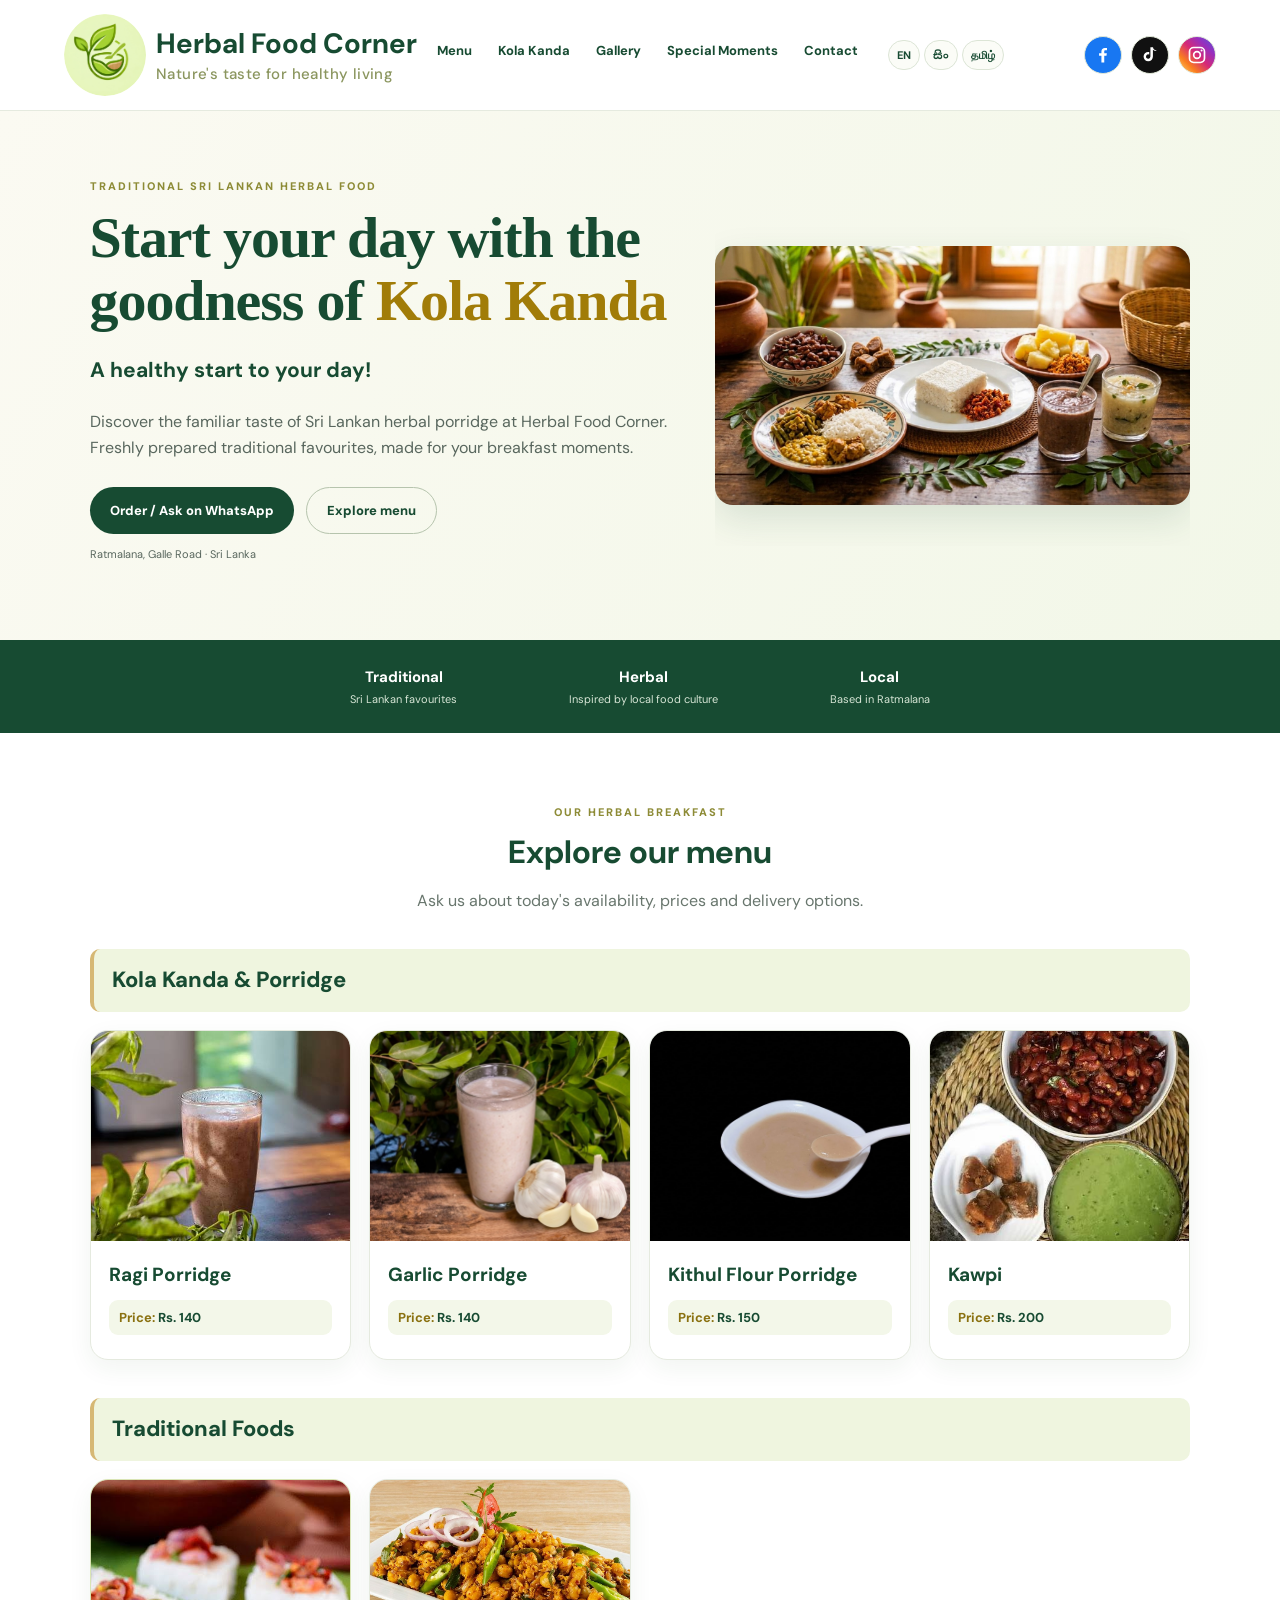
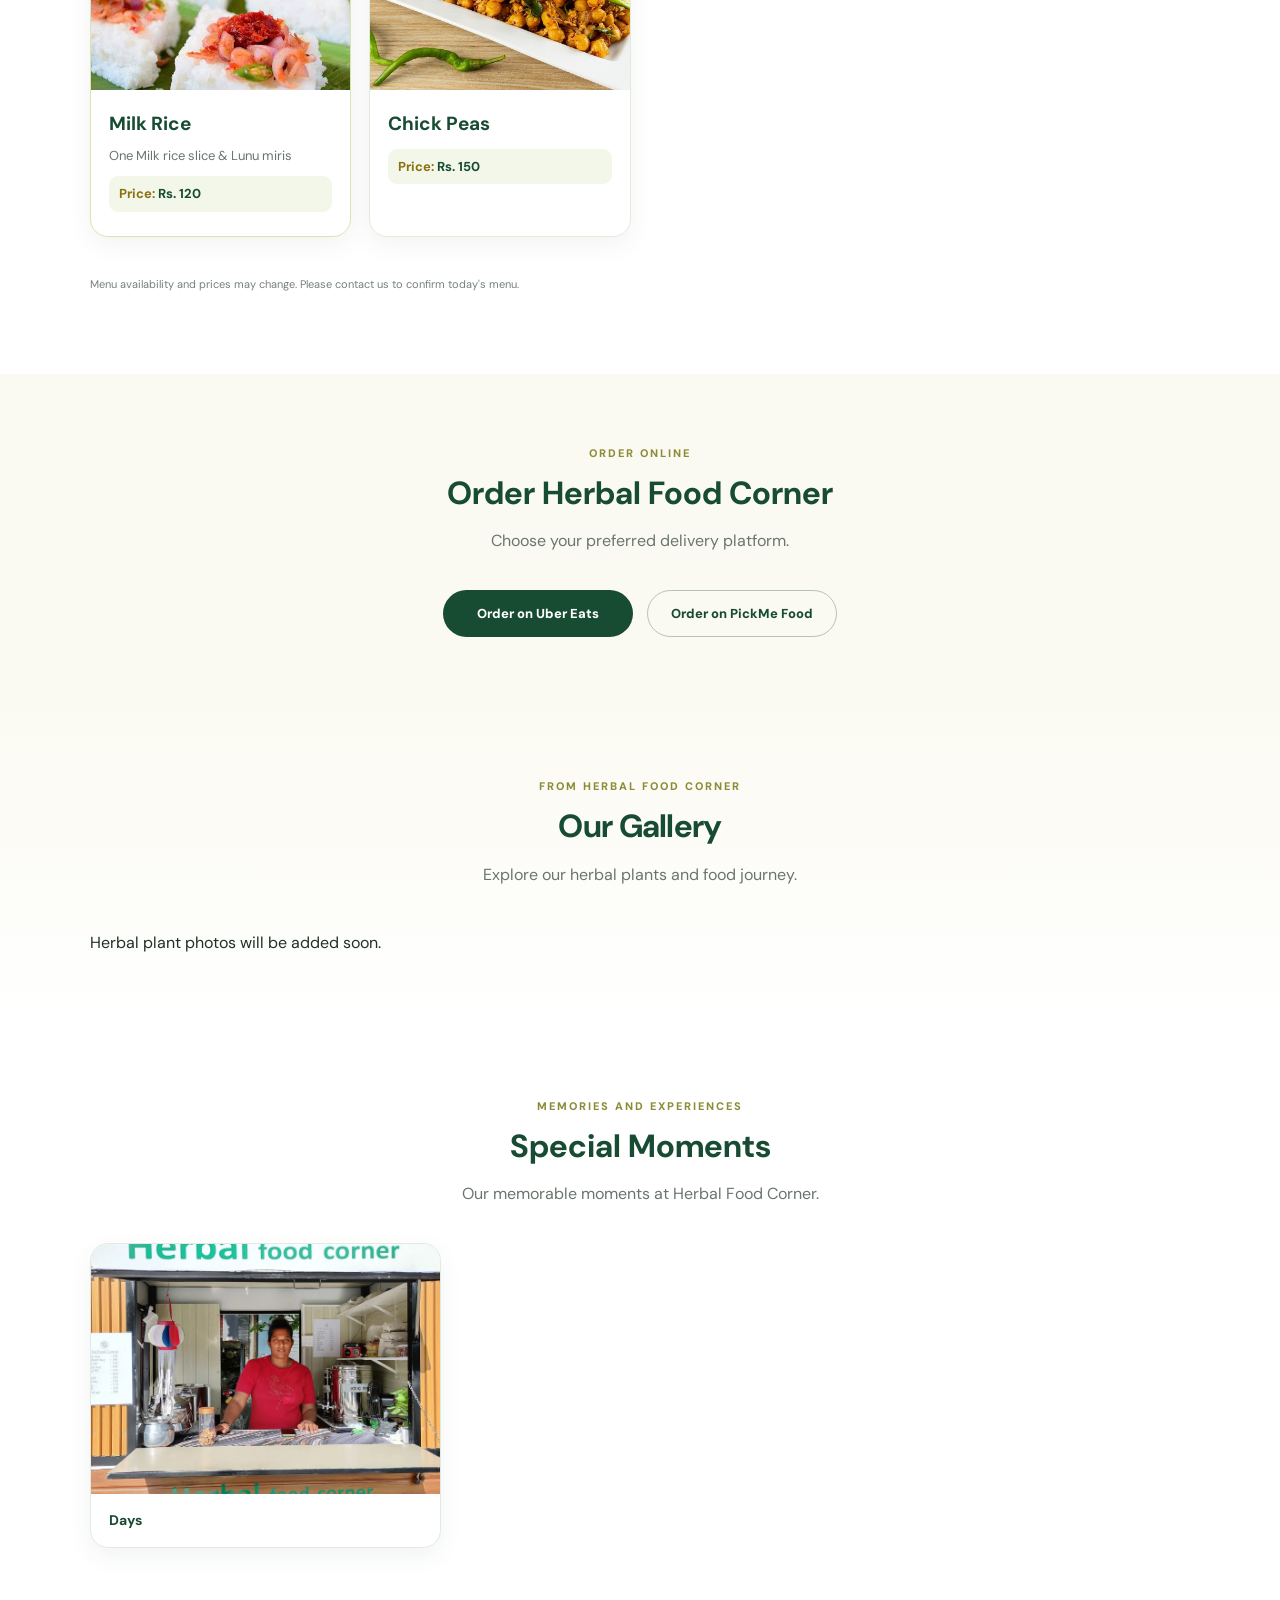
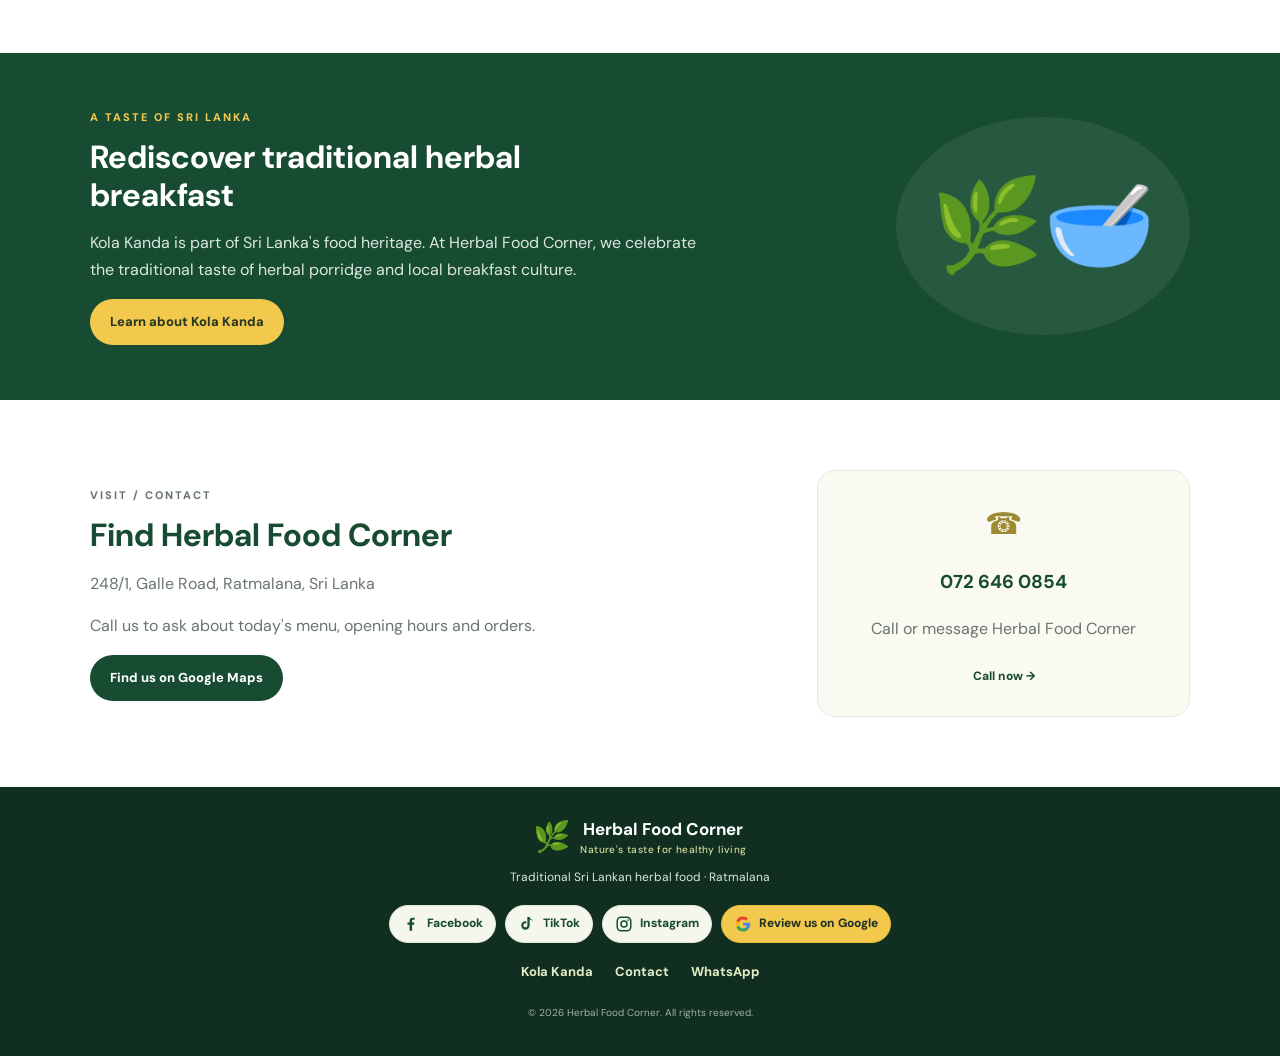
==== commit 90db7875: "Add files via upload" ====
--- a/index.html
+++ b/index.html
@@ -77,6 +77,15 @@
   "hasMenu":"https://herbalfoodcorner.github.io/Herbal-Food-Corner/#menu"
 }
 </script>
+
+<link rel="alternate" hreflang="en" href="https://herbalfoodcorner.github.io/Herbal-Food-Corner/">
+<link rel="alternate" hreflang="si" href="https://herbalfoodcorner.github.io/Herbal-Food-Corner/index-si.html">
+<link rel="alternate" hreflang="ta" href="https://herbalfoodcorner.github.io/Herbal-Food-Corner/index-ta.html">
+<link rel="alternate" hreflang="x-default" href="https://herbalfoodcorner.github.io/Herbal-Food-Corner/">
+<meta property="og:image" content="https://herbalfoodcorner.github.io/Herbal-Food-Corner/images/herbal-food-corner-food.jpg">
+<meta name="twitter:card" content="summary_large_image">
+<meta name="twitter:title" content="Herbal Food Corner">
+<meta name="twitter:image" content="https://herbalfoodcorner.github.io/Herbal-Food-Corner/images/herbal-food-corner-food.jpg">
 </head>
 
 <body>
--- a/styles.css
+++ b/styles.css
@@ -119,3 +119,12 @@
   }
 }
 
+
+
+/* Dynamic menu categories */
+#live-menu-grid{display:block}
+.menu-category-section{margin:0 0 38px}
+.menu-category-title{margin:0 0 18px;padding:13px 18px;background:#eff5df;border-left:4px solid #d6b875;border-radius:10px;color:#174b32;font-size:22px;font-weight:800}
+.menu-category-grid{display:grid;grid-template-columns:repeat(4,minmax(0,1fr));gap:18px}
+@media(max-width:850px){.menu-category-grid{grid-template-columns:repeat(2,minmax(0,1fr))}}
+@media(max-width:560px){.menu-category-title{font-size:19px;padding:11px 14px}.menu-category-grid{grid-template-columns:repeat(2,minmax(0,1fr));gap:10px}}
